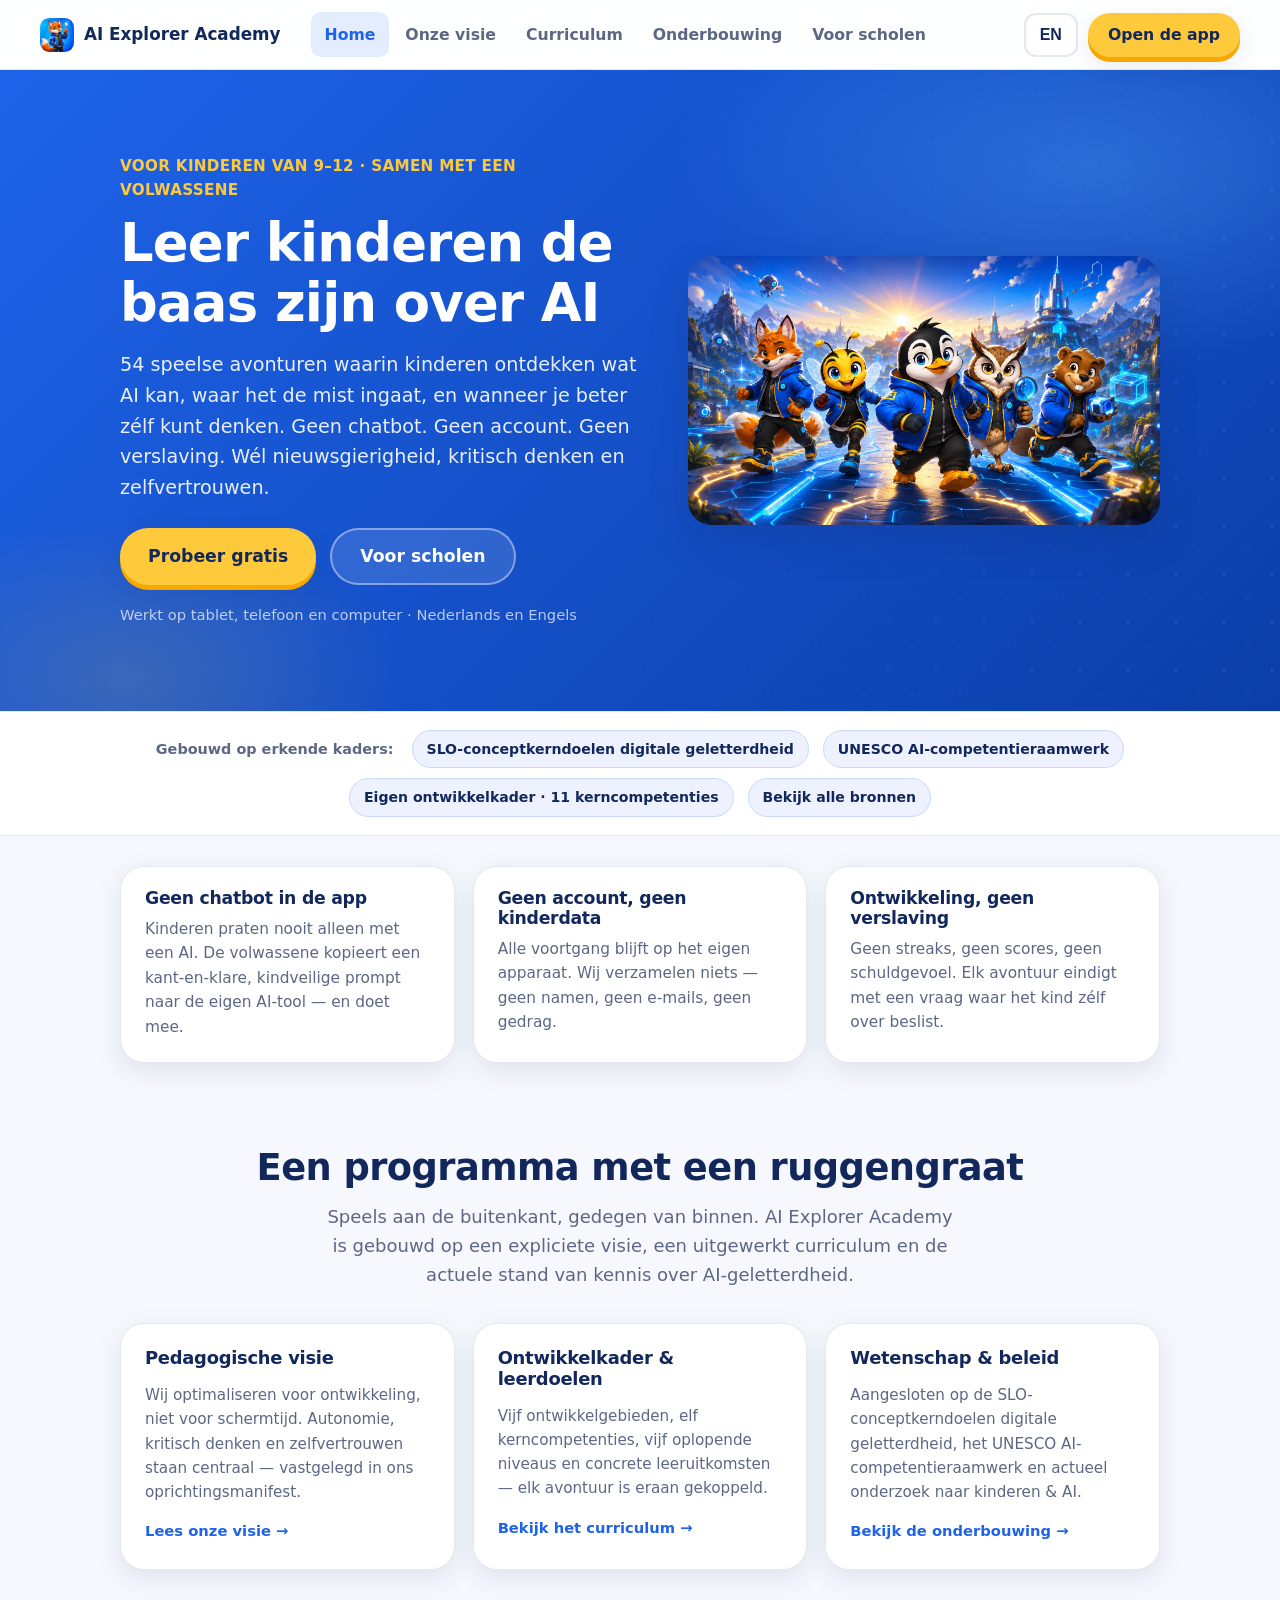
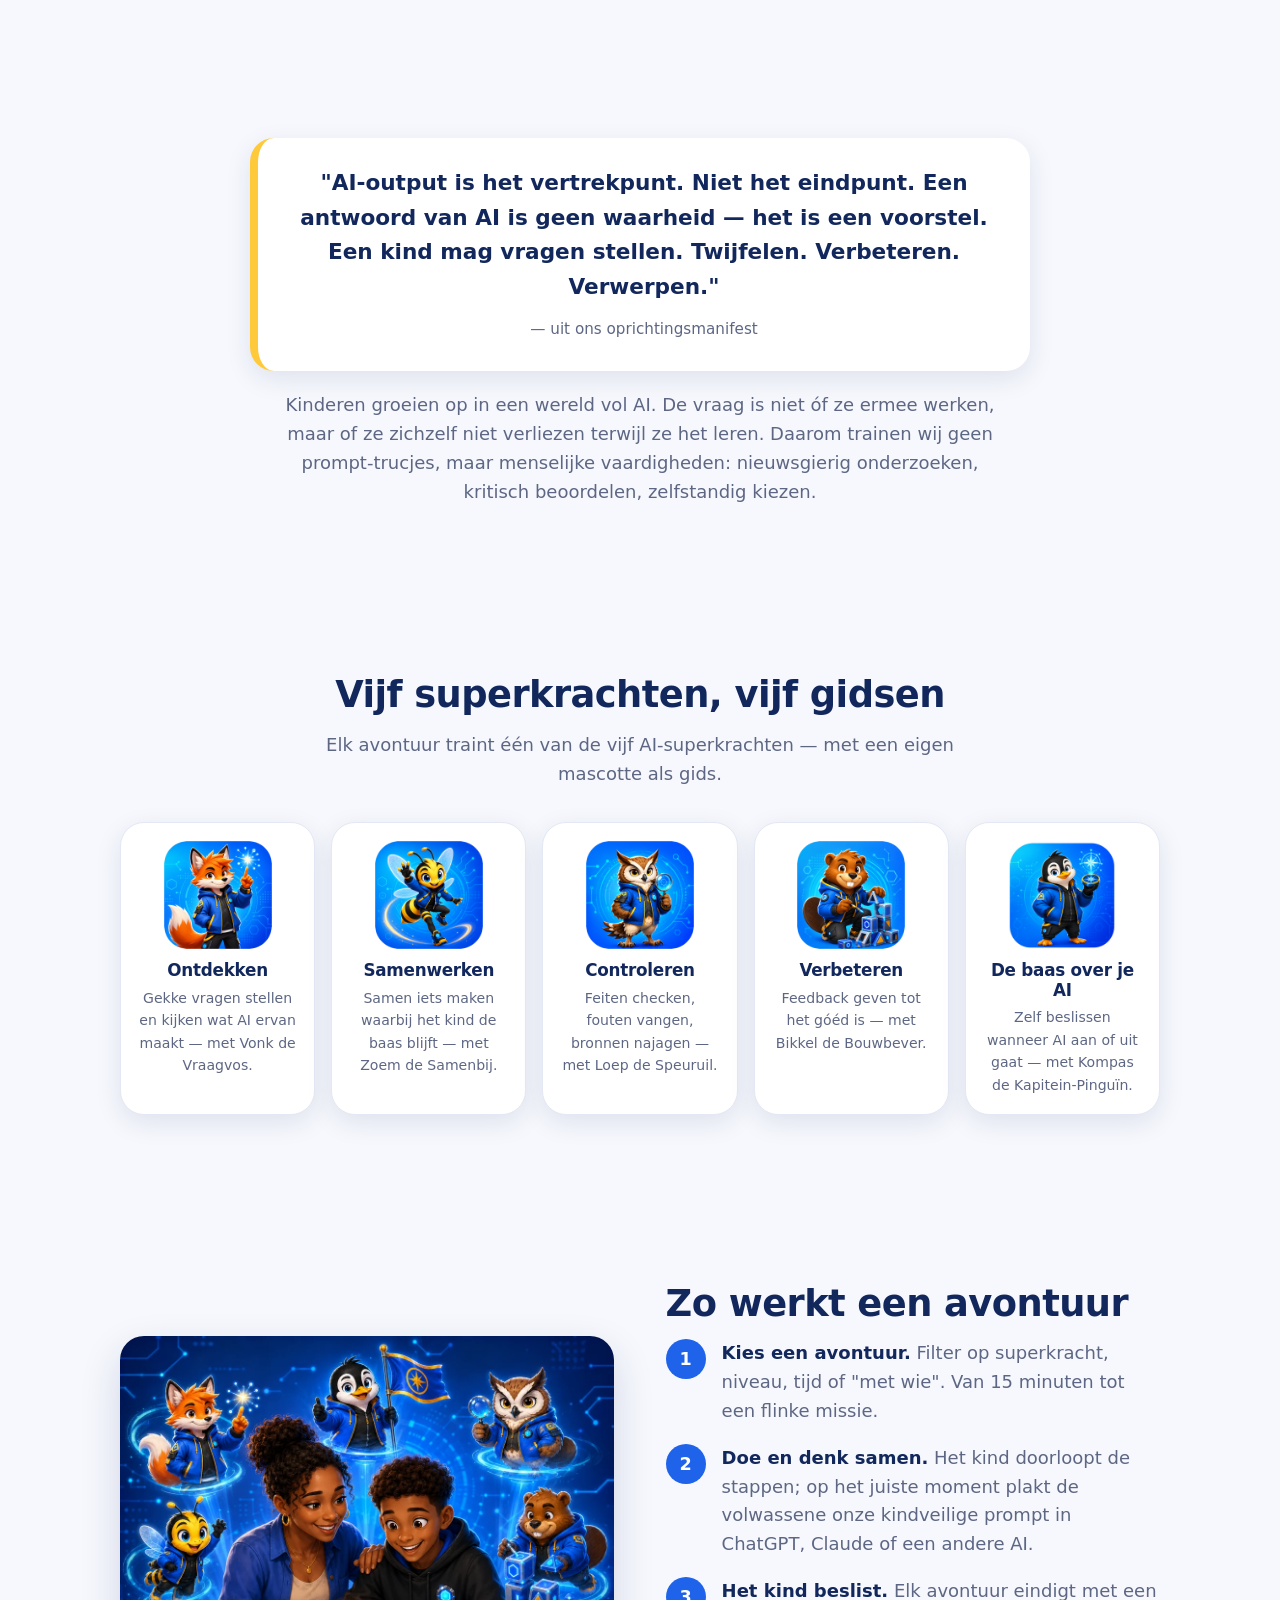
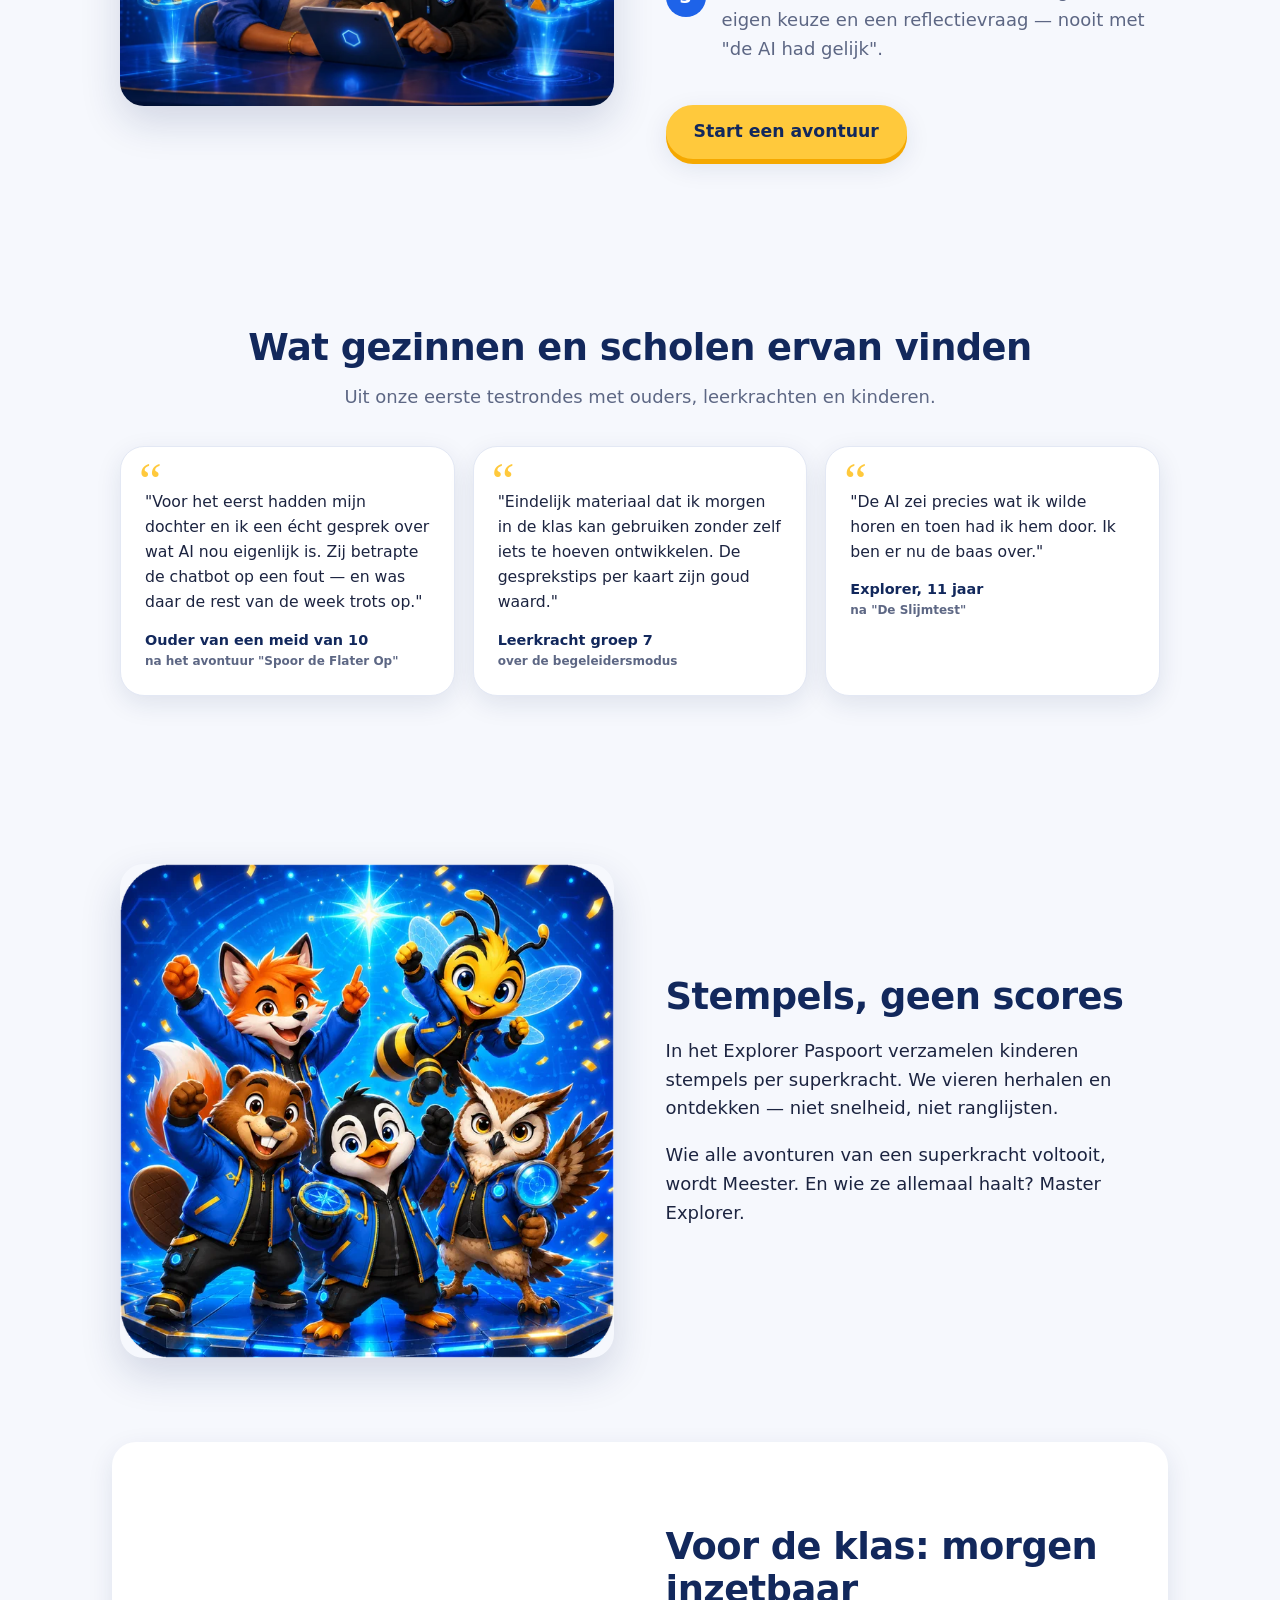
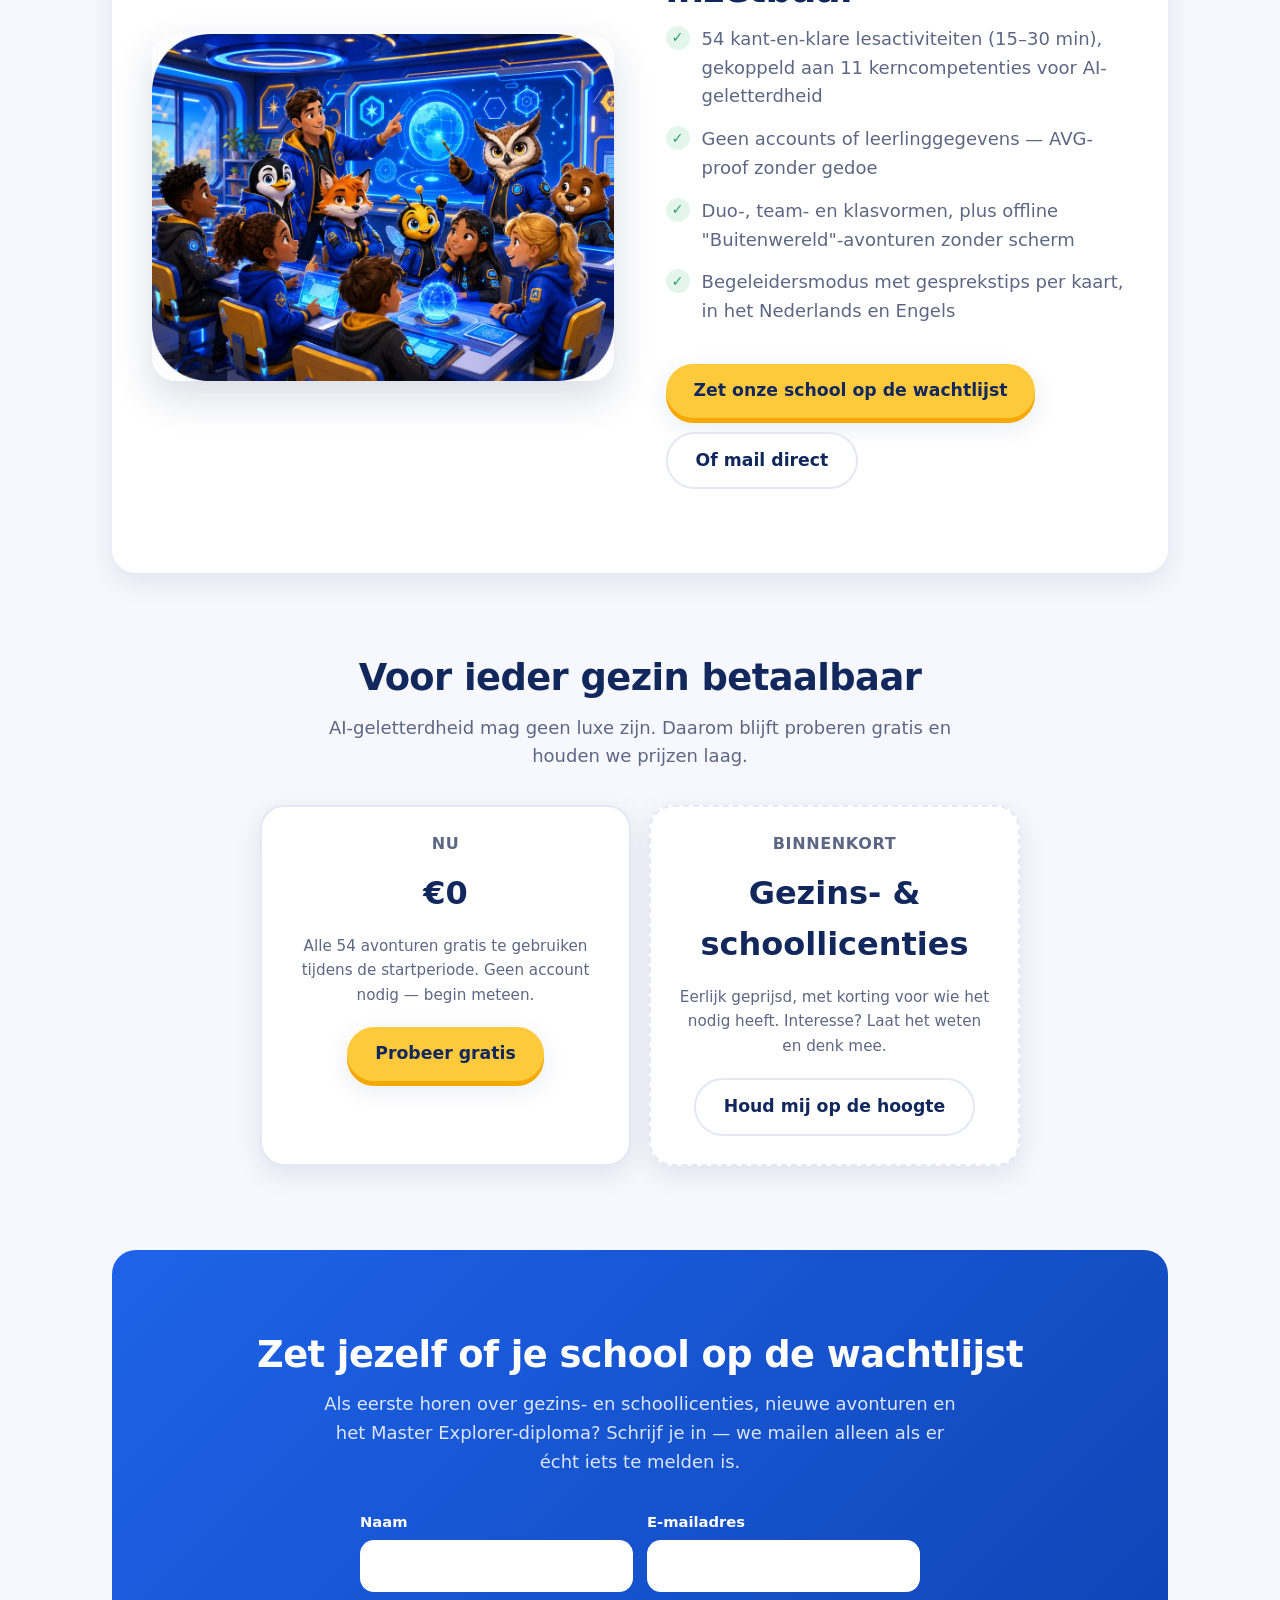
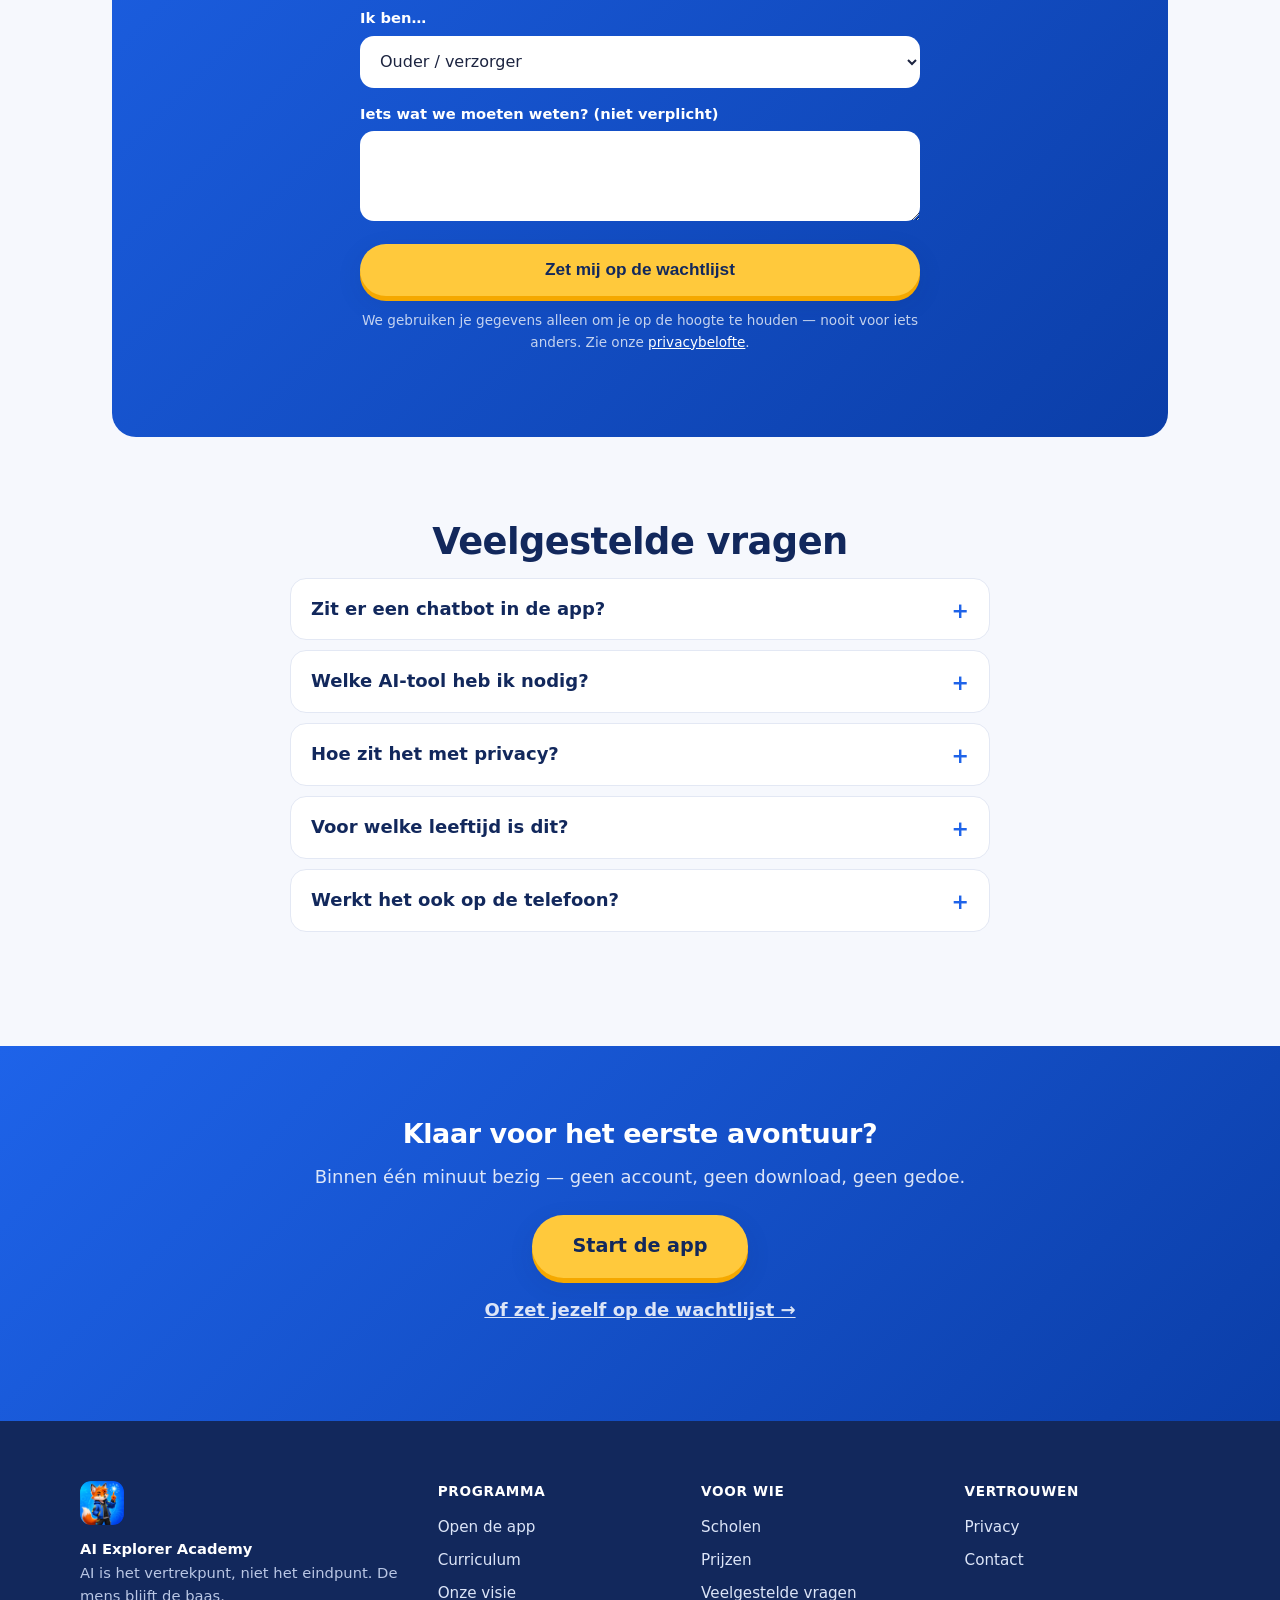
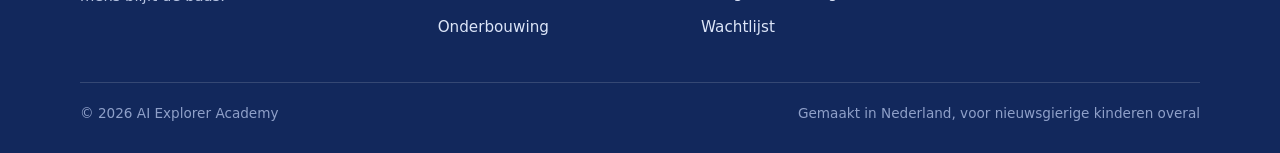
==== index.html @ 12a7f54f "v3.3: wachtlijst-formulier, testimonials, app-restyling Explorer-wereld" ====
<!DOCTYPE html>
<html lang="nl">
<head>
  <meta charset="utf-8" />
  <meta name="viewport" content="width=device-width, initial-scale=1, viewport-fit=cover" />
  <meta name="theme-color" content="#0B3EA8" />
  <title>AI Explorer Academy — AI-avonturen voor kinderen</title>
  <meta name="description" content="54 speelse AI-avonturen voor kinderen van 9–12. Geen chatbot, geen account, geen verslaving — kinderen leren nieuwsgierig, kritisch en zelfstandig samenwerken met AI. De mens blijft de baas." />
  <meta property="og:title" content="AI Explorer Academy" />
  <meta property="og:description" content="AI-avonturen voor kinderen (9–12): nieuwsgierig, kritisch en zelfstandig leren omgaan met AI. Jij bent de baas." />
  <meta property="og:type" content="website" />
  <meta property="og:image" content="https://irisfickeryounge.github.io/ai-explorer-academy/site-hero.webp" />
  <link rel="stylesheet" href="site.css?v=4" />
  <link rel="icon" href="icon-192.png" />
  <link rel="apple-touch-icon" href="apple-touch-icon.png" />
</head>
<body>

<header class="s-topbar">
  <a class="s-brand" href="#top">
    <img src="icon-192.png" alt="" class="s-logo">
    <span>AI Explorer Academy</span>
  </a>
  <nav class="s-menu" id="menu">
    <a href="index.html" class="active" data-i18n="navHome">Home</a>
    <a href="visie.html" data-i18n="navVisie">Onze visie</a>
    <a href="curriculum.html" data-i18n="navCurriculum">Curriculum</a>
    <a href="onderbouwing.html" data-i18n="navOnderbouwing">Onderbouwing</a>
    <a href="#scholen" data-i18n="navScholen">Voor scholen</a>
  </nav>
  <nav class="s-nav">
    <button class="s-menu-toggle" id="menuBtn" aria-label="Menu"><span></span></button>
    <button class="s-lang" id="langBtn" aria-label="Switch language">EN</button>
    <a class="s-cta small" href="app.html" data-i18n="openApp">Open de app</a>
  </nav>
</header>

<main id="top">

  <!-- HERO -->
  <section class="s-hero">
    <div class="s-hero-grid">
      <div class="s-hero-text">
        <p class="s-kicker" data-i18n="kicker">Voor kinderen van 9–12 · samen met een volwassene</p>
        <h1 data-i18n="heroTitle">Leer kinderen de baas zijn over AI</h1>
        <p class="s-sub" data-i18n="heroSub">54 speelse avonturen waarin kinderen ontdekken wat AI kan, waar het de mist ingaat, en wanneer je beter zélf kunt denken. Geen chatbot. Geen account. Geen verslaving. Wél nieuwsgierigheid, kritisch denken en zelfvertrouwen.</p>
        <div class="s-hero-actions">
          <a class="s-cta" href="app.html" data-i18n="tryFree">Probeer gratis</a>
          <a class="s-cta ghost" href="#scholen" data-i18n="forSchools">Voor scholen</a>
        </div>
        <p class="s-trust" data-i18n="trust">Werkt op tablet, telefoon en computer · Nederlands en Engels</p>
      </div>
      <img class="s-hero-img" src="site-hero.webp" alt="De vijf Explorer-mascottes op avontuur" />
    </div>
  </section>

  <!-- VERTROUWENSSTRIP -->
  <div class="s-trustbar">
    <div class="s-trustbar-inner" id="trustbar">
      <span class="s-trustbar-label" data-i18n="trustLabel">Gebouwd op erkende kaders:</span>
      <a class="s-trustchip" href="onderbouwing.html" data-i18n="trust1">SLO-conceptkerndoelen digitale geletterdheid</a>
      <a class="s-trustchip" href="onderbouwing.html" data-i18n="trust2">UNESCO AI-competentieraamwerk</a>
      <a class="s-trustchip" href="onderbouwing.html" data-i18n="trust3">Eigen ontwikkelkader · 11 kerncompetenties</a>
      <a class="s-trustchip" href="onderbouwing.html" data-i18n="trust4">Bekijk alle bronnen</a>
    </div>
  </div>

  <!-- USP-STRIP -->
  <section class="s-usps">
    <div class="s-usp">
      <h3 data-i18n="usp1t">Geen chatbot in de app</h3>
      <p data-i18n="usp1">Kinderen praten nooit alleen met een AI. De volwassene kopieert een kant-en-klare, kindveilige prompt naar de eigen AI-tool — en doet mee.</p>
    </div>
    <div class="s-usp">
      <h3 data-i18n="usp2t">Geen account, geen kinderdata</h3>
      <p data-i18n="usp2">Alle voortgang blijft op het eigen apparaat. Wij verzamelen niets — geen namen, geen e-mails, geen gedrag.</p>
    </div>
    <div class="s-usp">
      <h3 data-i18n="usp3t">Ontwikkeling, geen verslaving</h3>
      <p data-i18n="usp3">Geen streaks, geen scores, geen schuldgevoel. Elk avontuur eindigt met een vraag waar het kind zélf over beslist.</p>
    </div>
  </section>

  <!-- PEDAGOGISCHE PIJLERS -->
  <section class="s-block">
    <h2 data-i18n="pijlersTitle">Een programma met een ruggengraat</h2>
    <p class="s-block-sub" data-i18n="pijlersSub">Speels aan de buitenkant, gedegen van binnen. AI Explorer Academy is gebouwd op een expliciete visie, een uitgewerkt curriculum en de actuele stand van kennis over AI-geletterdheid.</p>
    <div class="s-pijlers">
      <div class="s-pijler">
        <h3 data-i18n="pijler1t">Pedagogische visie</h3>
        <p data-i18n="pijler1">Wij optimaliseren voor ontwikkeling, niet voor schermtijd. Autonomie, kritisch denken en zelfvertrouwen staan centraal — vastgelegd in ons oprichtingsmanifest.</p>
        <a href="visie.html" data-i18n="pijler1a">Lees onze visie →</a>
      </div>
      <div class="s-pijler">
        <h3 data-i18n="pijler2t">Ontwikkelkader &amp; leerdoelen</h3>
        <p data-i18n="pijler2">Vijf ontwikkelgebieden, elf kerncompetenties, vijf oplopende niveaus en concrete leeruitkomsten — elk avontuur is eraan gekoppeld.</p>
        <a href="curriculum.html" data-i18n="pijler2a">Bekijk het curriculum →</a>
      </div>
      <div class="s-pijler">
        <h3 data-i18n="pijler3t">Wetenschap &amp; beleid</h3>
        <p data-i18n="pijler3">Aangesloten op de SLO-conceptkerndoelen digitale geletterdheid, het UNESCO AI-competentieraamwerk en actueel onderzoek naar kinderen &amp; AI.</p>
        <a href="onderbouwing.html" data-i18n="pijler3a">Bekijk de onderbouwing →</a>
      </div>
    </div>
  </section>

  <!-- FILOSOFIE -->
  <section class="s-block s-philosophy">
    <blockquote>
      <p data-i18n="quote">"AI-output is het vertrekpunt. Niet het eindpunt. Een antwoord van AI is geen waarheid — het is een voorstel. Een kind mag vragen stellen. Twijfelen. Verbeteren. Verwerpen."</p>
      <cite data-i18n="quoteSrc">— uit ons oprichtingsmanifest</cite>
    </blockquote>
    <p class="s-philo-sub" data-i18n="philoSub">Kinderen groeien op in een wereld vol AI. De vraag is niet óf ze ermee werken, maar of ze zichzelf niet verliezen terwijl ze het leren. Daarom trainen wij geen prompt-trucjes, maar menselijke vaardigheden: nieuwsgierig onderzoeken, kritisch beoordelen, zelfstandig kiezen.</p>
  </section>

  <!-- DE 5 SUPERKRACHTEN -->
  <section class="s-block">
    <h2 data-i18n="powersTitle">Vijf superkrachten, vijf gidsen</h2>
    <p class="s-block-sub" data-i18n="powersSub">Elk avontuur traint één van de vijf AI-superkrachten — met een eigen mascotte als gids.</p>
    <div class="s-powers">
      <div class="s-power"><img src="mascot-ontdekken.png" alt="Vonk de Vraagvos"><h4 data-i18n="p1t">Ontdekken</h4><p data-i18n="p1">Gekke vragen stellen en kijken wat AI ervan maakt — met Vonk de Vraagvos.</p></div>
      <div class="s-power"><img src="mascot-samenwerken.png" alt="Zoem de Samenbij"><h4 data-i18n="p2t">Samenwerken</h4><p data-i18n="p2">Samen iets maken waarbij het kind de baas blijft — met Zoem de Samenbij.</p></div>
      <div class="s-power"><img src="mascot-controleren.png" alt="Loep de Speuruil"><h4 data-i18n="p3t">Controleren</h4><p data-i18n="p3">Feiten checken, fouten vangen, bronnen najagen — met Loep de Speuruil.</p></div>
      <div class="s-power"><img src="mascot-verbeteren.png" alt="Bikkel de Bouwbever"><h4 data-i18n="p4t">Verbeteren</h4><p data-i18n="p4">Feedback geven tot het góéd is — met Bikkel de Bouwbever.</p></div>
      <div class="s-power"><img src="mascot-regie-voeren.png" alt="Kompas de Kapitein-Pinguïn"><h4 data-i18n="p5t">De baas over je AI</h4><p data-i18n="p5">Zelf beslissen wanneer AI aan of uit gaat — met Kompas de Kapitein-Pinguïn.</p></div>
    </div>
  </section>

  <!-- HOE WERKT HET -->
  <section class="s-block s-how">
    <div class="s-how-grid">
      <img class="s-how-img" src="site-ouder-kind.webp" alt="Ouder en kind doen samen een avontuur op de tablet" />
      <div>
        <h2 data-i18n="howTitle">Zo werkt een avontuur</h2>
        <ol class="s-steps">
          <li><strong data-i18n="how1t">Kies een avontuur.</strong> <span data-i18n="how1">Filter op superkracht, niveau, tijd of "met wie". Van 15 minuten tot een flinke missie.</span></li>
          <li><strong data-i18n="how2t">Doe en denk samen.</strong> <span data-i18n="how2">Het kind doorloopt de stappen; op het juiste moment plakt de volwassene onze kindveilige prompt in ChatGPT, Claude of een andere AI.</span></li>
          <li><strong data-i18n="how3t">Het kind beslist.</strong> <span data-i18n="how3">Elk avontuur eindigt met een eigen keuze en een reflectievraag — nooit met "de AI had gelijk".</span></li>
        </ol>
        <a class="s-cta" href="app.html" data-i18n="tryNow">Start een avontuur</a>
      </div>
    </div>
  </section>

  <!-- TESTIMONIALS (voorbeeldquotes — vervangen door echte zodra beschikbaar) -->
  <section class="s-block">
    <h2 data-i18n="testTitle">Wat gezinnen en scholen ervan vinden</h2>
    <p class="s-block-sub" data-i18n="testSub">Uit onze eerste testrondes met ouders, leerkrachten en kinderen.</p>
    <div class="s-testimonials">
      <div class="s-testimonial">
        <p data-i18n="test1">"Voor het eerst hadden mijn dochter en ik een écht gesprek over wat AI nou eigenlijk is. Zij betrapte de chatbot op een fout — en was daar de rest van de week trots op."</p>
        <cite data-i18n="test1n">Ouder van een meid van 10<small>na het avontuur "Spoor de Flater Op"</small></cite>
      </div>
      <div class="s-testimonial">
        <p data-i18n="test2">"Eindelijk materiaal dat ik morgen in de klas kan gebruiken zonder zelf iets te hoeven ontwikkelen. De gesprekstips per kaart zijn goud waard."</p>
        <cite data-i18n="test2n">Leerkracht groep 7<small>over de begeleidersmodus</small></cite>
      </div>
      <div class="s-testimonial">
        <p data-i18n="test3">"De AI zei precies wat ik wilde horen en toen had ik hem door. Ik ben er nu de baas over."</p>
        <cite data-i18n="test3n">Explorer, 11 jaar<small>na "De Slijmtest"</small></cite>
      </div>
    </div>
  </section>

  <!-- PASPOORT / DIPLOMA -->
  <section class="s-block s-passport">
    <div class="s-how-grid reverse">
      <div>
        <h2 data-i18n="ppTitle">Stempels, geen scores</h2>
        <p data-i18n="pp1">In het Explorer Paspoort verzamelen kinderen stempels per superkracht. We vieren herhalen en ontdekken — niet snelheid, niet ranglijsten.</p>
        <p data-i18n="pp2">Wie alle avonturen van een superkracht voltooit, wordt Meester. En wie ze allemaal haalt? Master Explorer.</p>
      </div>
      <img class="s-how-img" src="art-viering.webp" alt="De mascottes vieren feest" />
    </div>
  </section>

  <!-- VOOR SCHOLEN -->
  <section class="s-block s-schools" id="scholen">
    <div class="s-how-grid">
      <img class="s-how-img" src="site-klas.webp" alt="Klas werkt met AI Explorer Academy" />
      <div>
        <h2 data-i18n="schoolTitle">Voor de klas: morgen inzetbaar</h2>
        <ul class="s-checks">
          <li data-i18n="school1">54 kant-en-klare lesactiviteiten (15–30 min), gekoppeld aan 11 kerncompetenties voor AI-geletterdheid</li>
          <li data-i18n="school2">Geen accounts of leerlinggegevens — AVG-proof zonder gedoe</li>
          <li data-i18n="school3">Duo-, team- en klasvormen, plus offline "Buitenwereld"-avonturen zonder scherm</li>
          <li data-i18n="school4">Begeleidersmodus met gesprekstips per kaart, in het Nederlands en Engels</li>
        </ul>
        <div class="s-hero-actions">
          <a class="s-cta" href="#wachtlijst" data-i18n="schoolCta">Zet onze school op de wachtlijst</a>
          <a class="s-cta ghost" href="mailto:irisfickeryounge@gmail.com?subject=AI%20Explorer%20Academy%20voor%20onze%20school" data-i18n="schoolCta2">Of mail direct</a>
        </div>
      </div>
    </div>
  </section>

  <!-- PRIJS -->
  <section class="s-block s-pricing" id="prijzen">
    <h2 data-i18n="priceTitle">Voor ieder gezin betaalbaar</h2>
    <p class="s-block-sub" data-i18n="priceSub">AI-geletterdheid mag geen luxe zijn. Daarom blijft proberen gratis en houden we prijzen laag.</p>
    <div class="s-price-cards">
      <div class="s-price-card">
        <h3 data-i18n="priceFree">Nu</h3>
        <p class="s-price">€0</p>
        <p data-i18n="priceFreeSub">Alle 54 avonturen gratis te gebruiken tijdens de startperiode. Geen account nodig — begin meteen.</p>
        <a class="s-cta" href="app.html" data-i18n="tryFree2">Probeer gratis</a>
      </div>
      <div class="s-price-card soon">
        <h3 data-i18n="priceSoon">Binnenkort</h3>
        <p class="s-price" data-i18n="priceSoonAmount">Gezins- &amp; schoollicenties</p>
        <p data-i18n="priceSoonSub">Eerlijk geprijsd, met korting voor wie het nodig heeft. Interesse? Laat het weten en denk mee.</p>
        <a class="s-cta ghost" href="#wachtlijst" data-i18n="priceCta">Houd mij op de hoogte</a>
      </div>
    </div>
  </section>

  <!-- WACHTLIJST -->
  <section class="s-block s-wachtlijst" id="wachtlijst">
    <h2 data-i18n="wlTitle">Zet jezelf of je school op de wachtlijst</h2>
    <p class="s-block-sub" data-i18n="wlSub">Als eerste horen over gezins- en schoollicenties, nieuwe avonturen en het Master Explorer-diploma? Schrijf je in — we mailen alleen als er écht iets te melden is.</p>
    <form class="s-form" action="https://formsubmit.co/irisfickeryounge@gmail.com" method="POST">
      <input type="hidden" name="_subject" value="Wachtlijst AI Explorer Academy">
      <input type="hidden" name="_captcha" value="false">
      <input type="hidden" name="_template" value="table">
      <input type="hidden" name="_next" value="https://irisfickeryounge.github.io/ai-explorer-academy/bedankt.html">
      <input type="text" name="_honey" style="display:none">
      <div class="s-form-row">
        <div>
          <label for="wlNaam" data-i18n="wlNaam">Naam</label>
          <input id="wlNaam" name="naam" type="text" required autocomplete="name">
        </div>
        <div>
          <label for="wlMail" data-i18n="wlMail">E-mailadres</label>
          <input id="wlMail" name="email" type="email" required autocomplete="email">
        </div>
      </div>
      <div>
        <label for="wlRol" data-i18n="wlRol">Ik ben…</label>
        <select id="wlRol" name="rol">
          <option value="ouder" data-i18n="wlRol1">Ouder / verzorger</option>
          <option value="leerkracht" data-i18n="wlRol2">Leerkracht</option>
          <option value="schoolleider" data-i18n="wlRol3">Schoolleider / bestuur</option>
          <option value="anders" data-i18n="wlRol4">Anders nieuwsgierig</option>
        </select>
      </div>
      <div>
        <label for="wlBericht" data-i18n="wlBericht">Iets wat we moeten weten? (niet verplicht)</label>
        <textarea id="wlBericht" name="bericht"></textarea>
      </div>
      <button class="s-cta" type="submit" data-i18n="wlVerstuur">Zet mij op de wachtlijst</button>
      <p class="s-form-privacy" data-i18n="wlPrivacy">We gebruiken je gegevens alleen om je op de hoogte te houden — nooit voor iets anders. Zie onze <a href="privacy.html">privacybelofte</a>.</p>
    </form>
  </section>

  <!-- FAQ -->
  <section class="s-block s-faq" id="faq">
    <h2 data-i18n="faqTitle">Veelgestelde vragen</h2>
    <details><summary data-i18n="faq1q">Zit er een chatbot in de app?</summary><p data-i18n="faq1a">Nee, bewust niet. Kinderen chatten nooit alleen met een AI. Bij elk avontuur staat een kant-en-klare, kindveilige prompt die de volwassene kopieert naar de eigen AI-tool (zoals ChatGPT of Claude). Zo blijft er altijd een volwassene bij het gesprek.</p></details>
    <details><summary data-i18n="faq2q">Welke AI-tool heb ik nodig?</summary><p data-i18n="faq2a">Elke AI-chat werkt: de gratis versie van ChatGPT, Claude, Copilot of Gemini. Sommige "Buitenwereld"-avonturen gebruiken helemaal geen AI — die spelen zich buiten het scherm af.</p></details>
    <details><summary data-i18n="faq3q">Hoe zit het met privacy?</summary><p data-i18n="faq3a">Er zijn geen accounts en wij verzamelen geen gegevens. De voortgang (stempels, favorieten) wordt alleen op het eigen apparaat bewaard. Wat er in de AI-tool gebeurt, blijft binnen het account van de volwassene.</p></details>
    <details><summary data-i18n="faq4q">Voor welke leeftijd is dit?</summary><p data-i18n="faq4a">Gemaakt voor de bovenbouw van de basisschool (9–12 jaar). Jongere kinderen kunnen prima meedoen met extra hulp; slimme twaalfplussers vinden in niveau 4 en 5 genoeg uitdaging — van slijmende AI's betrappen tot je eigen chatbot-regels kraken.</p></details>
    <details><summary data-i18n="faq5q">Werkt het ook op de telefoon?</summary><p data-i18n="faq5a">Ja — de app werkt op tablet, telefoon en computer, en is te installeren via "Zet op beginscherm". Daarna werkt hij zelfs offline.</p></details>
  </section>

  <!-- SLOT-CTA -->
  <section class="s-final">
    <h2 data-i18n="finalTitle">Klaar voor het eerste avontuur?</h2>
    <p data-i18n="finalSub">Binnen één minuut bezig — geen account, geen download, geen gedoe.</p>
    <a class="s-cta big" href="app.html" data-i18n="finalCta">Start de app</a>
    <p style="margin-top:18px;"><a href="#wachtlijst" style="color:rgba(255,255,255,.85);font-weight:700;" data-i18n="finalWl">Of zet jezelf op de wachtlijst →</a></p>
  </section>

</main>

<footer class="s-footerxl">
  <div class="s-footgrid">
    <div class="s-footbrand">
      <img src="icon-192.png" alt="">
      <p><strong style="color:#fff">AI Explorer Academy</strong><br>
      <span data-i18n="footTag">AI is het vertrekpunt, niet het eindpunt. De mens blijft de baas.</span></p>
    </div>
    <div class="s-footcol">
      <h5 data-i18n="footProg">Programma</h5>
      <ul>
        <li><a href="app.html" data-i18n="openApp2">Open de app</a></li>
        <li><a href="curriculum.html" data-i18n="navCurriculum2">Curriculum</a></li>
        <li><a href="visie.html" data-i18n="navVisie2">Onze visie</a></li>
        <li><a href="onderbouwing.html" data-i18n="navOnderbouwing2">Onderbouwing</a></li>
      </ul>
    </div>
    <div class="s-footcol">
      <h5 data-i18n="footWie">Voor wie</h5>
      <ul>
        <li><a href="#scholen" data-i18n="footScholen">Scholen</a></li>
        <li><a href="#prijzen" data-i18n="footPrijzen">Prijzen</a></li>
        <li><a href="#faq" data-i18n="footFaq">Veelgestelde vragen</a></li>
        <li><a href="#wachtlijst" data-i18n="footWachtlijst">Wachtlijst</a></li>
      </ul>
    </div>
    <div class="s-footcol">
      <h5 data-i18n="footVertrouwen">Vertrouwen</h5>
      <ul>
        <li><a href="privacy.html" data-i18n="footPrivacy">Privacy</a></li>
        <li><a href="mailto:irisfickeryounge@gmail.com" data-i18n="contact">Contact</a></li>
      </ul>
    </div>
  </div>
  <div class="s-footbottom">
    <span>© 2026 AI Explorer Academy</span>
    <span data-i18n="footMade">Gemaakt in Nederland, voor nieuwsgierige kinderen overal</span>
  </div>
</footer>

<script src="site.js?v=4"></script>
</body>
</html>
---- site.css ----
/* ============================================================
   AI Explorer Academy — verkoopwebsite
   Zelfde merk als de app: Explorer-blauw + energie-geel.
   ============================================================ */

:root {
  --blue: #1E63E9;
  --blue-deep: #0B3EA8;
  --blue-ink: #12285C;
  --yellow: #FFC93C;
  --yellow-deep: #F5A800;
  --bg: #F6F8FD;
  --surface: #FFFFFF;
  --ink: #1C2440;
  --ink-soft: #5D6784;
  --line: #E3E8F4;
  --radius: 24px;
  --shadow: 0 8px 26px rgba(18, 40, 92, 0.10);
  --shadow-lift: 0 16px 40px rgba(18, 40, 92, 0.16);
  --font: system-ui, -apple-system, "Segoe UI", Roboto, "Helvetica Neue", Arial, sans-serif;
}

* { box-sizing: border-box; }
html { scroll-behavior: smooth; }
body {
  margin: 0; font-family: var(--font); color: var(--ink); background: var(--bg);
  font-size: 18px; line-height: 1.6; -webkit-font-smoothing: antialiased;
}
img { max-width: 100%; display: block; }
h1, h2, h3, h4 { line-height: 1.15; letter-spacing: -0.015em; color: var(--blue-ink); margin: 0 0 14px; }
a:focus-visible, button:focus-visible, summary:focus-visible { outline: 4px solid var(--blue-deep); outline-offset: 3px; border-radius: 8px; }

/* ---------- Topbar ---------- */
.s-topbar {
  position: sticky; top: 0; z-index: 50;
  display: flex; align-items: center; justify-content: space-between; gap: 12px;
  padding: 12px clamp(16px, 4vw, 40px);
  background: rgba(255, 255, 255, 0.88); backdrop-filter: blur(10px);
  border-bottom: 1px solid var(--line);
}
.s-brand {
  display: flex; align-items: center; gap: 10px; text-decoration: none;
  color: var(--blue-ink); font-weight: 900; font-size: 1.05rem;
}
.s-logo { width: 34px; height: 34px; border-radius: 9px; }
.s-nav { display: flex; align-items: center; gap: 10px; }
.s-lang {
  min-height: 44px; min-width: 48px; padding: 0 14px;
  background: var(--surface); border: 2px solid var(--line); border-radius: 12px;
  font-weight: 800; font-size: 1rem; color: var(--blue-ink); cursor: pointer;
}
.s-lang:hover { border-color: var(--blue); }

/* ---------- CTA-knoppen ---------- */
.s-cta {
  display: inline-flex; align-items: center; justify-content: center;
  min-height: 52px; padding: 13px 28px; border-radius: 999px;
  background: var(--yellow); color: var(--blue-ink);
  font-weight: 900; font-size: 1.08rem; text-decoration: none;
  box-shadow: 0 5px 0 var(--yellow-deep), var(--shadow);
  transition: transform .12s ease, box-shadow .12s ease;
}
.s-cta:active { transform: translateY(3px); box-shadow: 0 2px 0 var(--yellow-deep); }
.s-cta.ghost {
  background: var(--surface); color: var(--blue-ink);
  border: 2px solid var(--line); box-shadow: none;
}
.s-cta.ghost:hover { border-color: var(--blue); }
.s-cta.small { min-height: 44px; padding: 9px 20px; font-size: .98rem; }
.s-cta.big { font-size: 1.2rem; padding: 16px 40px; }

/* ---------- Hero ---------- */
.s-hero {
  background:
    radial-gradient(700px 340px at 85% 15%, rgba(90, 170, 255, 0.35), transparent 60%),
    radial-gradient(500px 300px at 10% 95%, rgba(255, 201, 60, 0.16), transparent 55%),
    linear-gradient(135deg, #1E63E9 0%, #0B3EA8 100%);
  color: #fff; overflow: hidden; position: relative;
}
.s-hero::before {
  content: ""; position: absolute; inset: 0; pointer-events: none;
  background-image:
    radial-gradient(rgba(255,255,255,0.14) 1.5px, transparent 1.6px),
    radial-gradient(rgba(255,255,255,0.08) 1.5px, transparent 1.6px);
  background-size: 48px 48px, 48px 48px;
  background-position: 0 0, 24px 24px;
  mask-image: linear-gradient(115deg, transparent 45%, #000 100%);
  -webkit-mask-image: linear-gradient(115deg, transparent 45%, #000 100%);
}
.s-hero-grid {
  max-width: 1120px; margin: 0 auto; position: relative;
  display: grid; grid-template-columns: 1.1fr 1fr; gap: clamp(20px, 4vw, 48px);
  align-items: center; padding: clamp(40px, 7vw, 84px) clamp(16px, 4vw, 40px);
}
.s-kicker {
  font-weight: 800; font-size: .95rem; letter-spacing: .02em;
  color: var(--yellow); margin: 0 0 10px; text-transform: uppercase;
}
.s-hero-text h1 { color: #fff; font-size: clamp(2rem, 4.6vw, 3.3rem); margin-bottom: 16px; }
.s-sub { color: rgba(255, 255, 255, 0.9); font-size: clamp(1.02rem, 1.9vw, 1.2rem); margin: 0 0 24px; max-width: 560px; }
.s-hero-actions { display: flex; flex-wrap: wrap; gap: 14px; }
.s-hero .s-cta.ghost { background: rgba(255, 255, 255, 0.12); color: #fff; border-color: rgba(255, 255, 255, 0.4); }
.s-trust { color: rgba(255, 255, 255, 0.7); font-size: .92rem; margin: 18px 0 0; }
.s-hero-img { border-radius: var(--radius); box-shadow: var(--shadow-lift); }

/* ---------- USP-strip ---------- */
.s-usps {
  max-width: 1120px; margin: 30px auto 0; position: relative; z-index: 2;
  display: grid; grid-template-columns: repeat(3, 1fr); gap: 18px;
  padding: 0 clamp(16px, 4vw, 40px);
}
.s-usp {
  background: var(--surface); border: 1px solid var(--line); border-radius: var(--radius);
  padding: 22px 24px; box-shadow: var(--shadow);
}
.s-usp h3 { font-size: 1.08rem; margin-bottom: 8px; }
.s-usp p { margin: 0; color: var(--ink-soft); font-size: .96rem; }

/* ---------- Blokken ---------- */
.s-block { max-width: 1120px; margin: 0 auto; padding: clamp(48px, 7vw, 84px) clamp(16px, 4vw, 40px); }
.s-block h2 { font-size: clamp(1.6rem, 3.4vw, 2.3rem); text-align: center; }
.s-block-sub { text-align: center; color: var(--ink-soft); max-width: 640px; margin: 0 auto 34px; }

/* Filosofie */
.s-philosophy { text-align: center; }
.s-philosophy blockquote {
  margin: 0 auto 20px; max-width: 780px;
  background: var(--surface); border-left: 8px solid var(--yellow);
  border-radius: var(--radius); padding: 28px 32px; box-shadow: var(--shadow);
}
.s-philosophy blockquote p { font-size: clamp(1.1rem, 2.2vw, 1.35rem); font-weight: 700; color: var(--blue-ink); margin: 0 0 10px; }
.s-philosophy cite { color: var(--ink-soft); font-style: normal; font-size: .95rem; }
.s-philo-sub { max-width: 720px; margin: 0 auto; color: var(--ink-soft); }

/* Superkrachten */
.s-powers {
  display: grid; grid-template-columns: repeat(auto-fit, minmax(190px, 1fr)); gap: 16px;
}
.s-power {
  background: var(--surface); border: 1px solid var(--line); border-radius: var(--radius);
  padding: 18px; text-align: center; box-shadow: var(--shadow);
  transition: transform .14s ease, box-shadow .14s ease;
}
.s-power:hover { transform: translateY(-5px); box-shadow: var(--shadow-lift); }
.s-power img { width: 108px; height: 108px; border-radius: 22px; margin: 0 auto 12px; }
.s-power h4 { font-size: 1.05rem; margin-bottom: 6px; }
.s-power p { margin: 0; font-size: .88rem; color: var(--ink-soft); }

/* Hoe werkt het / secties met beeld */
.s-how-grid {
  display: grid; grid-template-columns: 1fr 1fr; gap: clamp(24px, 4vw, 56px); align-items: center;
}
.s-how-grid.reverse { direction: rtl; }
.s-how-grid.reverse > * { direction: ltr; }
.s-how-grid h2 { text-align: left; }
.s-how-img { border-radius: var(--radius); box-shadow: var(--shadow-lift); }
.s-steps { padding-left: 0; list-style: none; counter-reset: stap; margin: 0 0 24px; }
.s-steps li {
  counter-increment: stap; position: relative; padding: 0 0 18px 56px;
}
.s-steps li::before {
  content: counter(stap); position: absolute; left: 0; top: 0;
  width: 40px; height: 40px; border-radius: 50%;
  background: var(--blue); color: #fff; font-weight: 900; font-size: 1.1rem;
  display: flex; align-items: center; justify-content: center;
}
.s-steps strong { color: var(--blue-ink); }
.s-steps span { color: var(--ink-soft); }

/* Scholen */
.s-schools { background: var(--surface); border-radius: var(--radius); box-shadow: var(--shadow); max-width: 1056px; }
.s-checks { list-style: none; padding: 0; margin: 0 0 24px; }
.s-checks li { position: relative; padding: 0 0 14px 36px; color: var(--ink-soft); }
.s-checks li::before {
  content: "\2713"; position: absolute; left: 0; top: 1px;
  width: 24px; height: 24px; border-radius: 50%;
  background: #E3F5EC; color: #2FA36B; font-weight: 900;
  display: flex; align-items: center; justify-content: center; font-size: .9rem;
}

/* Prijzen */
.s-price-cards { display: grid; grid-template-columns: repeat(auto-fit, minmax(280px, 1fr)); gap: 18px; max-width: 760px; margin: 0 auto; }
.s-price-card {
  background: var(--surface); border: 2px solid var(--line); border-radius: var(--radius);
  padding: 28px; text-align: center; box-shadow: var(--shadow);
}
.s-price-card.soon { border-style: dashed; }
.s-price-card h3 { font-size: 1rem; text-transform: uppercase; letter-spacing: .04em; color: var(--ink-soft); }
.s-price { font-size: 2rem; font-weight: 900; color: var(--blue-ink); margin: 6px 0 12px; }
.s-price-card p:not(.s-price) { color: var(--ink-soft); font-size: .95rem; margin-bottom: 20px; }

/* FAQ */
.s-faq { max-width: 780px; }
.s-faq details {
  background: var(--surface); border: 1px solid var(--line); border-radius: 16px;
  margin-bottom: 10px; padding: 0 20px;
}
.s-faq summary {
  cursor: pointer; font-weight: 800; color: var(--blue-ink);
  padding: 16px 0; list-style: none; min-height: 44px;
}
.s-faq summary::-webkit-details-marker { display: none; }
.s-faq summary::after { content: "+"; float: right; font-size: 1.3rem; color: var(--blue); }
.s-faq details[open] summary::after { content: "\2212"; }
.s-faq p { margin: 0 0 16px; color: var(--ink-soft); }

/* Slot-CTA */
.s-final {
  text-align: center; color: #fff;
  background: linear-gradient(135deg, #1E63E9, #0B3EA8);
  padding: clamp(48px, 7vw, 72px) 20px; margin-top: 20px;
}
.s-final h2 { color: #fff; }
.s-final p { color: rgba(255, 255, 255, 0.85); margin: 0 0 24px; }

/* Footer */
.s-footer {
  text-align: center; padding: 36px 20px 46px; color: var(--ink-soft); font-size: .95rem;
}
.s-footer .s-logo { margin: 0 auto 10px; }
.s-foot-links a { color: var(--blue); font-weight: 700; text-decoration: none; }

/* ---------- Responsief ---------- */
@media (max-width: 860px) {
  .s-hero-grid { grid-template-columns: 1fr; text-align: center; }
  .s-hero-grid > *, .s-how-grid > * { min-width: 0; }
  .s-hero-text h1 { margin-left: auto; margin-right: auto; }
  .s-sub { margin-left: auto; margin-right: auto; }
  .s-hero-actions { justify-content: center; }
  .s-hero-img { width: 100%; max-width: min(100%, 520px); justify-self: center; }
  .s-usps { grid-template-columns: 1fr; margin-top: 20px; }
  .s-how-grid { grid-template-columns: 1fr; }
  .s-how-grid h2 { text-align: center; }
  .s-how-img { width: 100%; max-width: min(100%, 560px); justify-self: center; }
}
@media (max-width: 480px) {
  body { font-size: 17px; }
  .s-cta.small span { display: none; }
}

/* ============================================================
   v2-uitbreidingen: navigatie, subpagina's, footer XL, bronnen
   ============================================================ */

/* ---------- Hoofdnavigatie ---------- */
.s-menu { display: flex; align-items: center; gap: 2px; margin-right: auto; margin-left: 18px; }
.s-menu a {
  padding: 10px 14px; border-radius: 10px; text-decoration: none;
  color: var(--ink-soft); font-weight: 700; font-size: .98rem;
}
.s-menu a:hover { color: var(--blue-ink); background: #EDF2FE; }
.s-menu a.active { color: var(--blue); background: #E4EDFD; }
.s-menu-toggle { display: none; }

@media (max-width: 900px) {
  .s-menu {
    position: fixed; inset: 62px 0 auto 0; z-index: 60;
    flex-direction: column; align-items: stretch; margin: 0;
    background: var(--surface); border-bottom: 1px solid var(--line);
    padding: 10px 16px 16px; box-shadow: var(--shadow-lift);
    display: none;
  }
  .s-menu.open { display: flex; }
  .s-menu a { padding: 14px; font-size: 1.05rem; }
  .s-menu-toggle {
    display: inline-flex; align-items: center; justify-content: center;
    width: 46px; height: 46px; border-radius: 12px;
    border: 2px solid var(--line); background: var(--surface); cursor: pointer;
  }
  .s-menu-toggle span { position: relative; width: 20px; height: 2px; background: var(--blue-ink); border-radius: 2px; }
  .s-menu-toggle span::before, .s-menu-toggle span::after {
    content: ""; position: absolute; left: 0; width: 20px; height: 2px;
    background: var(--blue-ink); border-radius: 2px;
  }
  .s-menu-toggle span::before { top: -6px; }
  .s-menu-toggle span::after { top: 6px; }
}

/* ---------- Vertrouwensstrip ---------- */
.s-trustbar { background: var(--surface); border-block: 1px solid var(--line); }
.s-trustbar-inner {
  max-width: 1120px; margin: 0 auto; padding: 18px clamp(16px, 4vw, 40px);
  display: flex; flex-wrap: wrap; align-items: center; justify-content: center; gap: 10px 14px;
}
.s-trustbar-label { font-weight: 800; color: var(--ink-soft); font-size: .9rem; margin-right: 4px; }
.s-trustchip {
  display: inline-flex; align-items: center; gap: 6px;
  background: #EDF2FE; color: var(--blue-ink); border: 1px solid #C9D9F8;
  font-weight: 700; font-size: .88rem; padding: 7px 14px; border-radius: 999px;
  text-decoration: none;
}
.s-trustchip:hover { border-color: var(--blue); }

/* ---------- Subpagina-koppen ---------- */
.s-pagehero {
  background: linear-gradient(135deg, #1E63E9, #0B3EA8);
  color: #fff; text-align: center;
  padding: clamp(40px, 6vw, 64px) 20px;
}
.s-pagehero h1 { color: #fff; font-size: clamp(1.8rem, 4vw, 2.7rem); margin: 0 0 10px; }
.s-pagehero p { color: rgba(255,255,255,.85); max-width: 660px; margin: 0 auto; }

/* ---------- Langere teksten / prose ---------- */
.s-prose { max-width: 760px; margin: 0 auto; }
.s-prose h2 { text-align: left; font-size: 1.5rem; margin-top: 40px; }
.s-prose h3 { font-size: 1.15rem; margin-top: 26px; }
.s-prose p, .s-prose li { color: var(--ink-soft); }
.s-prose strong { color: var(--ink); }
.s-prose ul { padding-left: 22px; }
.s-lead { font-size: 1.15rem; color: var(--ink); }

.s-callout {
  background: #EDF2FE; border-left: 6px solid var(--blue);
  border-radius: 14px; padding: 18px 22px; margin: 24px 0;
}
.s-callout.geel { background: #FFF7E0; border-color: var(--yellow-deep); }
.s-callout p { margin: 0; color: var(--ink); }

/* ---------- Competentie-grid & niveau-tabel ---------- */
.s-comps { display: grid; grid-template-columns: repeat(auto-fit, minmax(210px, 1fr)); gap: 12px; margin: 24px 0; }
.s-comp {
  background: var(--surface); border: 1px solid var(--line); border-radius: 14px;
  padding: 14px 16px; font-weight: 700; color: var(--blue-ink); font-size: .95rem;
}
.s-comp small { display: block; font-weight: 500; color: var(--ink-soft); margin-top: 4px; }

.s-tabel { width: 100%; border-collapse: collapse; margin: 24px 0; font-size: .95rem; }
.s-tabel th, .s-tabel td { text-align: left; padding: 12px 14px; border-bottom: 1px solid var(--line); vertical-align: top; }
.s-tabel th { color: var(--blue-ink); background: #EDF2FE; }
.s-tabel td { color: var(--ink-soft); }
.s-tabel-wrap { overflow-x: auto; }

/* ---------- Bronnenlijst ---------- */
.s-bronnen { display: grid; gap: 14px; margin: 24px 0; }
.s-bron {
  background: var(--surface); border: 1px solid var(--line); border-radius: 16px;
  padding: 18px 20px;
}
.s-bron h4 { margin: 0 0 6px; font-size: 1.02rem; }
.s-bron p { margin: 0 0 8px; color: var(--ink-soft); font-size: .93rem; }
.s-bron a { color: var(--blue); font-weight: 700; font-size: .9rem; word-break: break-all; }
.s-bron .s-bron-rel { color: var(--ink); font-size: .93rem; }
.s-bron-org { display: inline-block; font-size: .78rem; font-weight: 800; text-transform: uppercase; letter-spacing: .04em; color: var(--blue); margin-bottom: 6px; }

/* ---------- Footer XL ---------- */
.s-footerxl {
  background: var(--blue-ink); color: #B9C6E4;
  padding: clamp(40px, 6vw, 60px) clamp(16px, 4vw, 40px) 28px;
}
.s-footerxl a { color: #DCE5F8; text-decoration: none; }
.s-footerxl a:hover { color: var(--yellow); }
.s-footgrid {
  max-width: 1120px; margin: 0 auto 34px;
  display: grid; grid-template-columns: 1.4fr 1fr 1fr 1fr; gap: 28px;
}
.s-footbrand img { width: 44px; height: 44px; border-radius: 11px; margin-bottom: 12px; }
.s-footbrand p { font-size: .92rem; margin: 0; }
.s-footcol h5 {
  color: #fff; font-size: .85rem; text-transform: uppercase; letter-spacing: .05em;
  margin: 0 0 12px;
}
.s-footcol ul { list-style: none; padding: 0; margin: 0; }
.s-footcol li { margin-bottom: 9px; font-size: .95rem; }
.s-footbottom {
  max-width: 1120px; margin: 0 auto; padding-top: 20px;
  border-top: 1px solid rgba(255,255,255,.15);
  display: flex; flex-wrap: wrap; justify-content: space-between; gap: 10px;
  font-size: .85rem; color: #8FA0C9;
}
@media (max-width: 760px) { .s-footgrid { grid-template-columns: 1fr 1fr; } }
@media (max-width: 480px) { .s-footgrid { grid-template-columns: 1fr; } }

/* ---------- Pijlers op home ---------- */
.s-pijlers { display: grid; grid-template-columns: repeat(auto-fit, minmax(250px, 1fr)); gap: 18px; }
.s-pijler {
  background: var(--surface); border: 1px solid var(--line); border-radius: var(--radius);
  padding: 24px; box-shadow: var(--shadow);
}
.s-pijler h3 { font-size: 1.12rem; }
.s-pijler p { color: var(--ink-soft); font-size: .95rem; margin: 0 0 12px; }
.s-pijler a { color: var(--blue); font-weight: 800; font-size: .92rem; text-decoration: none; }

/* ============================================================
   Wachtlijst-formulier & testimonials
   ============================================================ */
.s-wachtlijst {
  background: linear-gradient(135deg, #1E63E9, #0B3EA8);
  border-radius: var(--radius); max-width: 1056px;
  color: #fff; position: relative; overflow: hidden;
}
.s-wachtlijst h2, .s-wachtlijst .s-block-sub { color: #fff; }
.s-wachtlijst .s-block-sub { color: rgba(255,255,255,.85); }
.s-form {
  max-width: 560px; margin: 0 auto; display: grid; gap: 14px;
}
.s-form label { font-weight: 700; font-size: .92rem; display: block; margin-bottom: 6px; }
.s-form input, .s-form select, .s-form textarea {
  width: 100%; min-height: 52px; border: none; border-radius: 14px;
  padding: 13px 16px; font-size: 1rem; font-family: inherit; color: var(--ink);
  background: #fff;
}
.s-form textarea { min-height: 90px; resize: vertical; }
.s-form input:focus, .s-form select:focus, .s-form textarea:focus {
  outline: 4px solid var(--yellow);
}
.s-form .s-cta { width: 100%; border: none; cursor: pointer; }
.s-form-privacy { font-size: .85rem; color: rgba(255,255,255,.75); text-align: center; margin: 0; }
.s-form-privacy a { color: #fff; }
.s-form-row { display: grid; grid-template-columns: 1fr 1fr; gap: 14px; }
@media (max-width: 560px) { .s-form-row { grid-template-columns: 1fr; } }

.s-testimonials { display: grid; grid-template-columns: repeat(auto-fit, minmax(260px, 1fr)); gap: 18px; }
.s-testimonial {
  background: var(--surface); border: 1px solid var(--line); border-radius: var(--radius);
  padding: 24px; box-shadow: var(--shadow); position: relative;
}
.s-testimonial::before {
  content: "\201C"; position: absolute; top: 8px; left: 18px;
  font-size: 3.2rem; color: var(--yellow); font-family: Georgia, serif; line-height: 1;
}
.s-testimonial p { margin: 18px 0 14px; color: var(--ink); font-size: .98rem; }
.s-testimonial cite {
  font-style: normal; font-weight: 800; color: var(--blue-ink); font-size: .9rem; display: block;
}
.s-testimonial cite small { display: block; font-weight: 600; color: var(--ink-soft); }
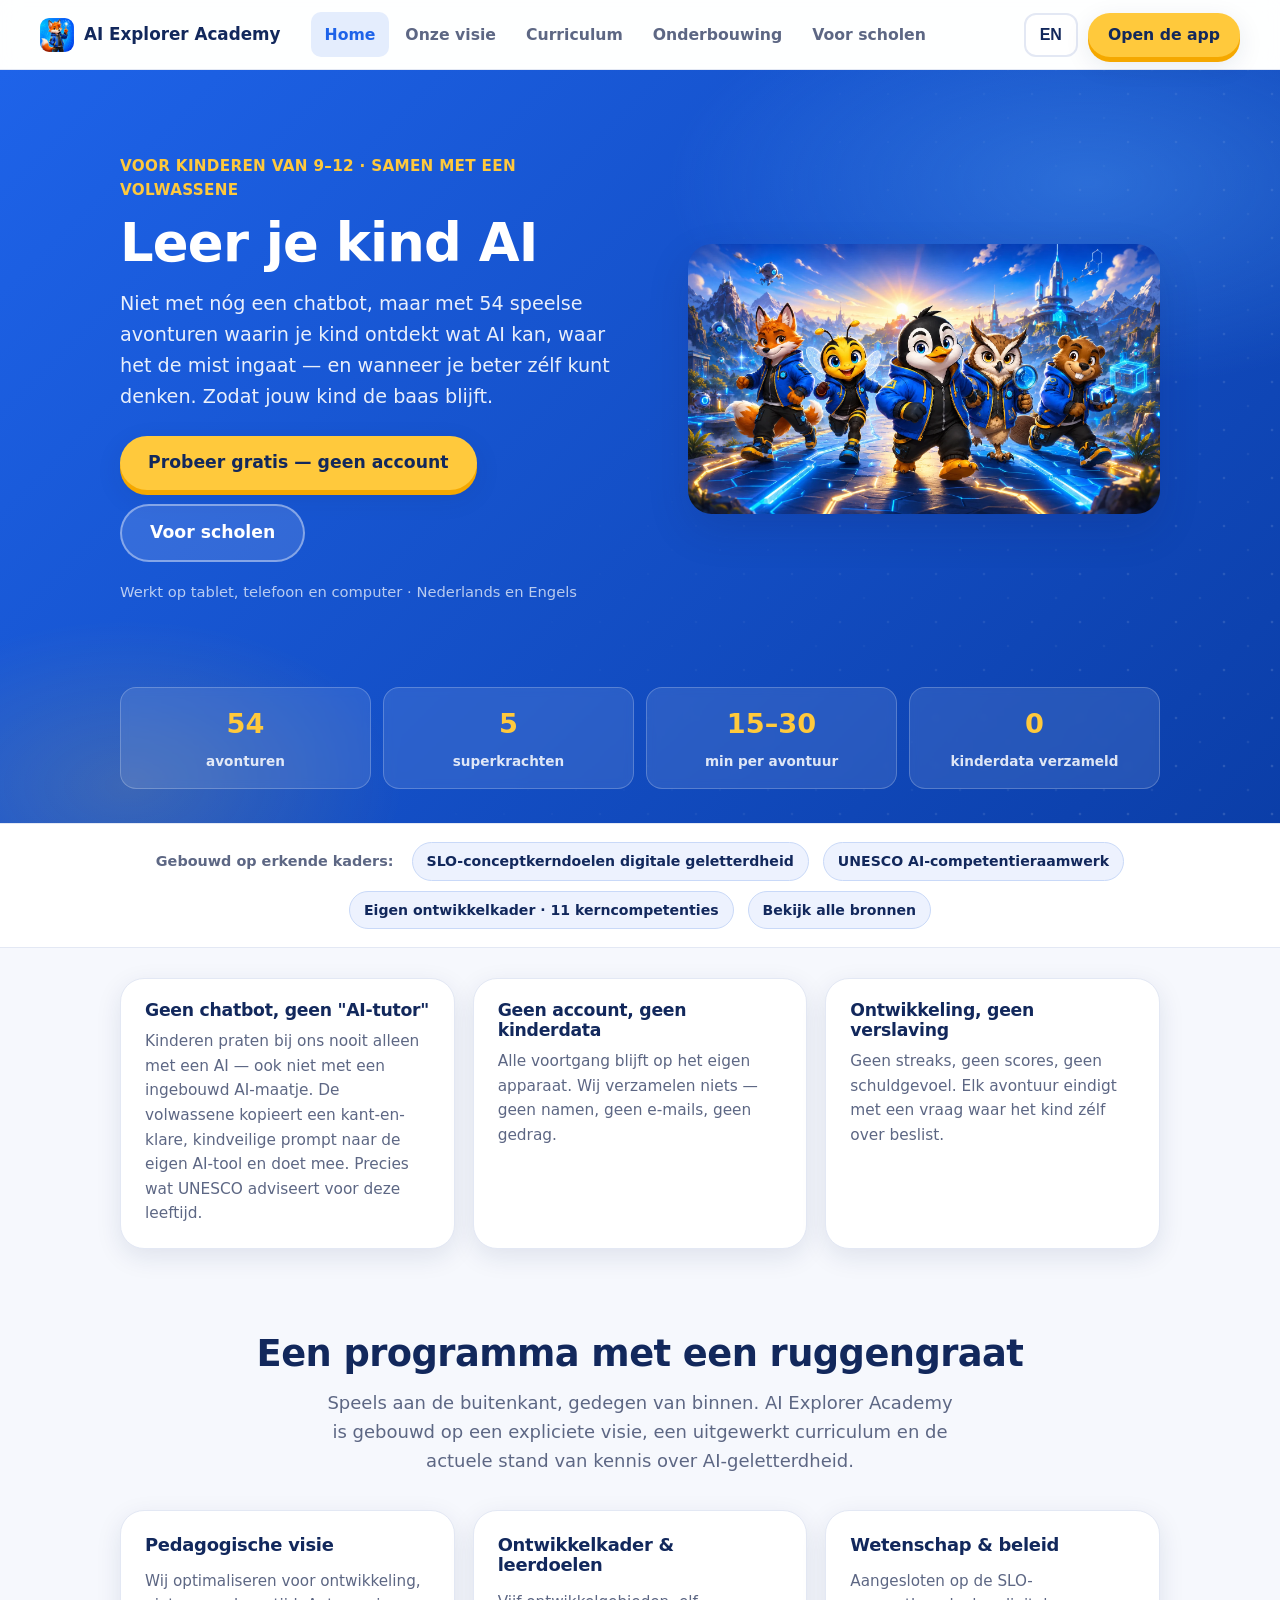
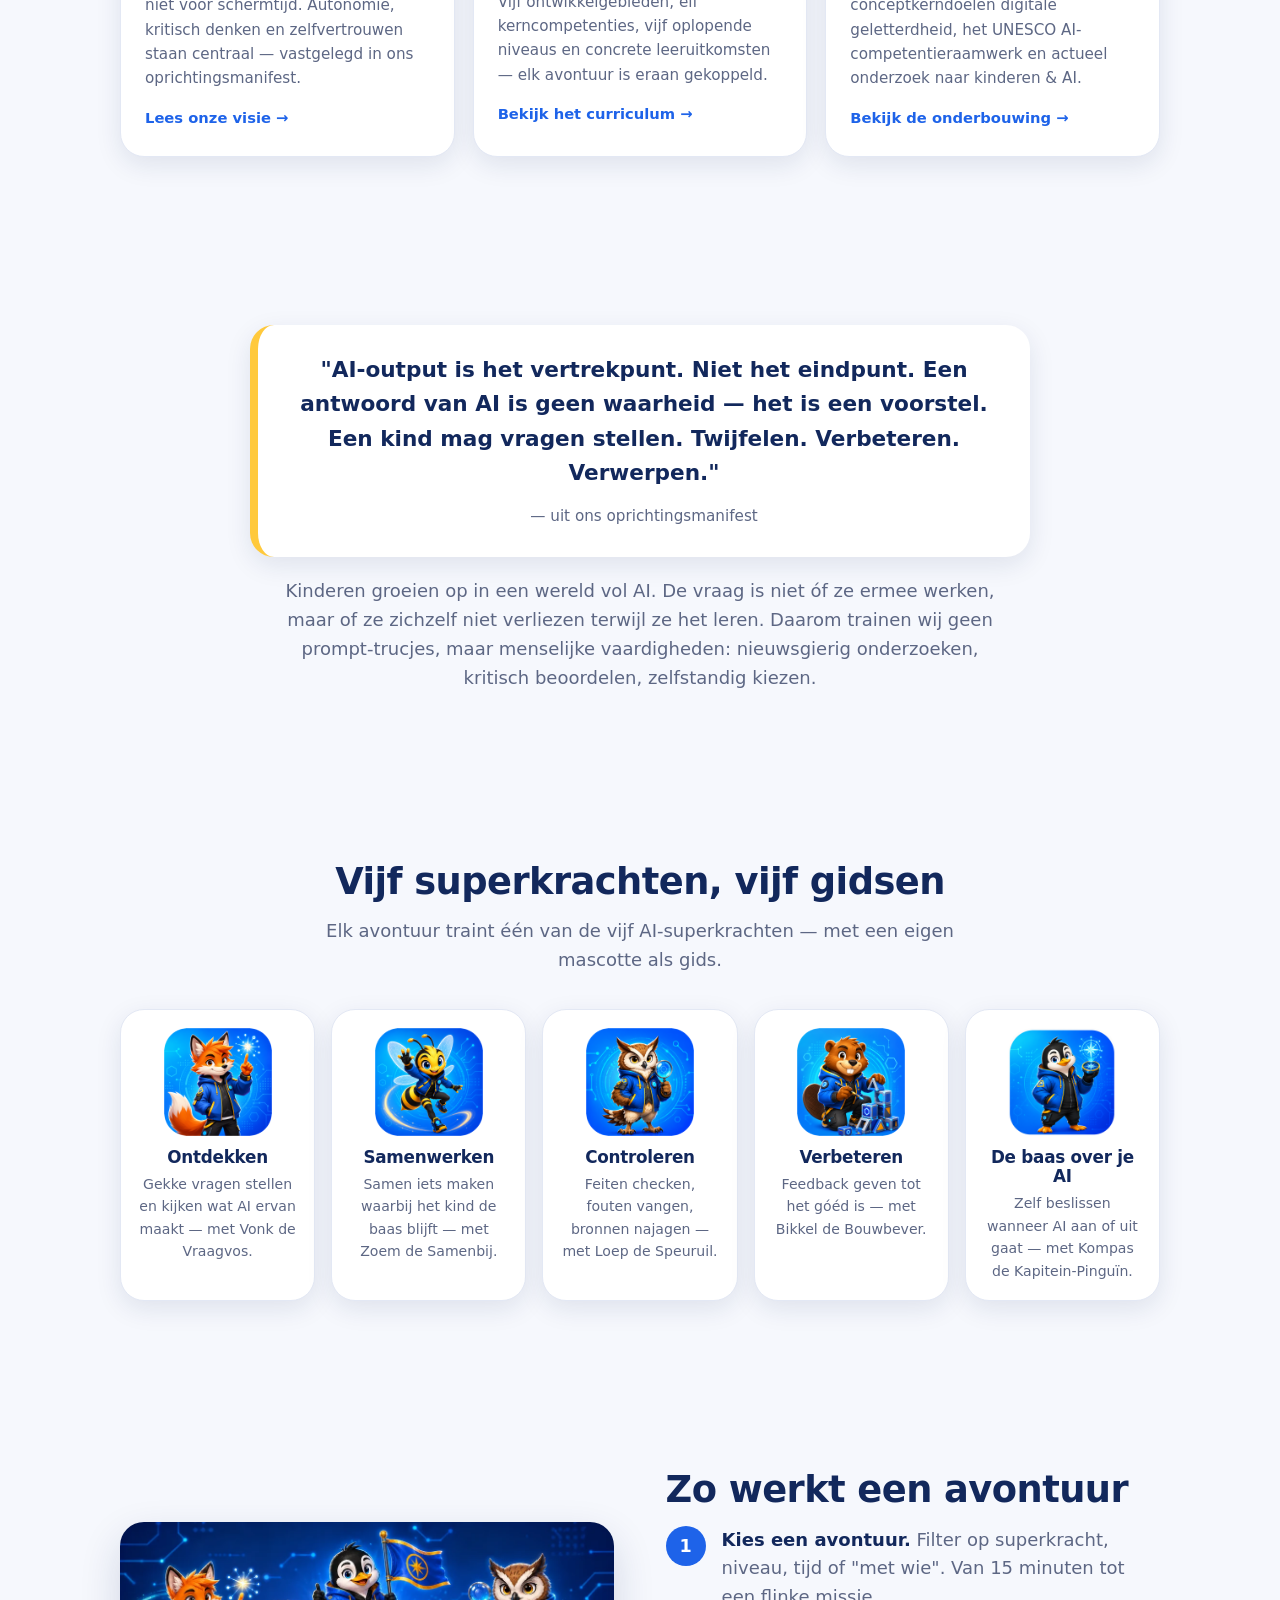
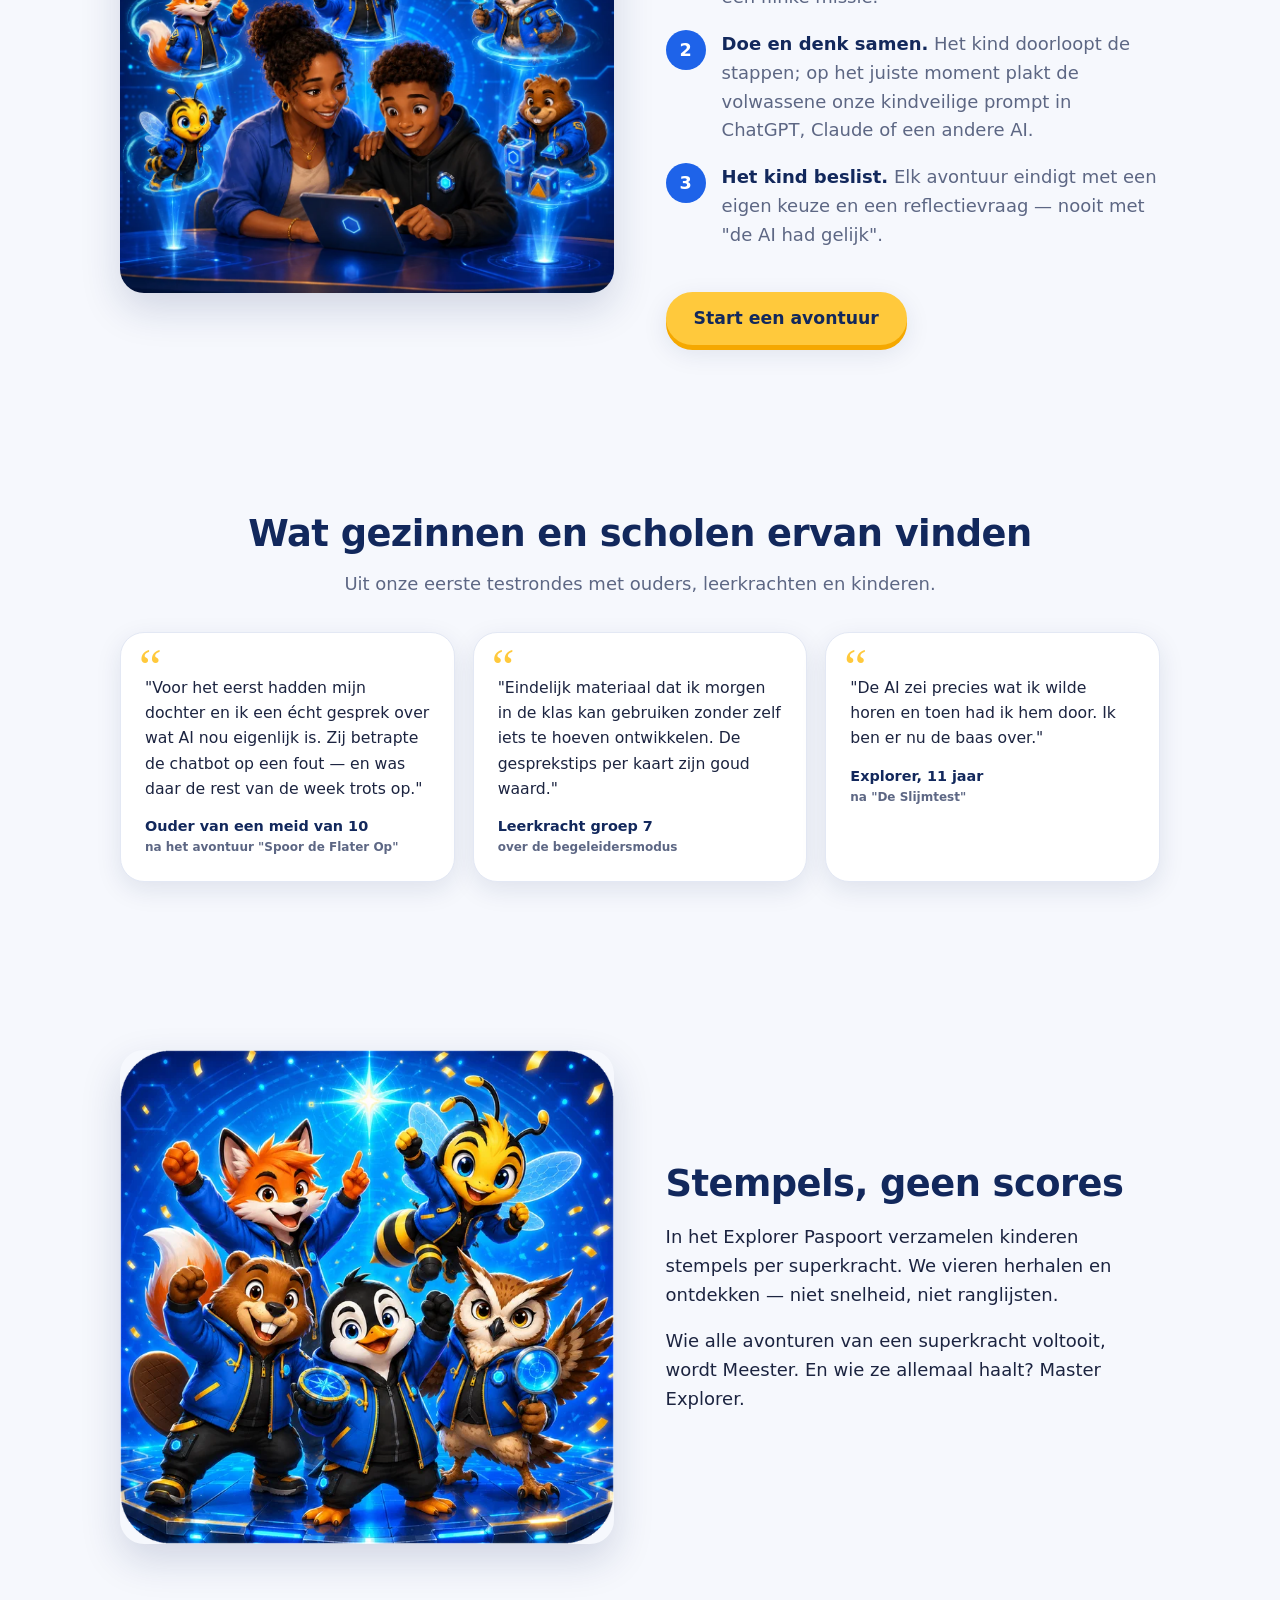
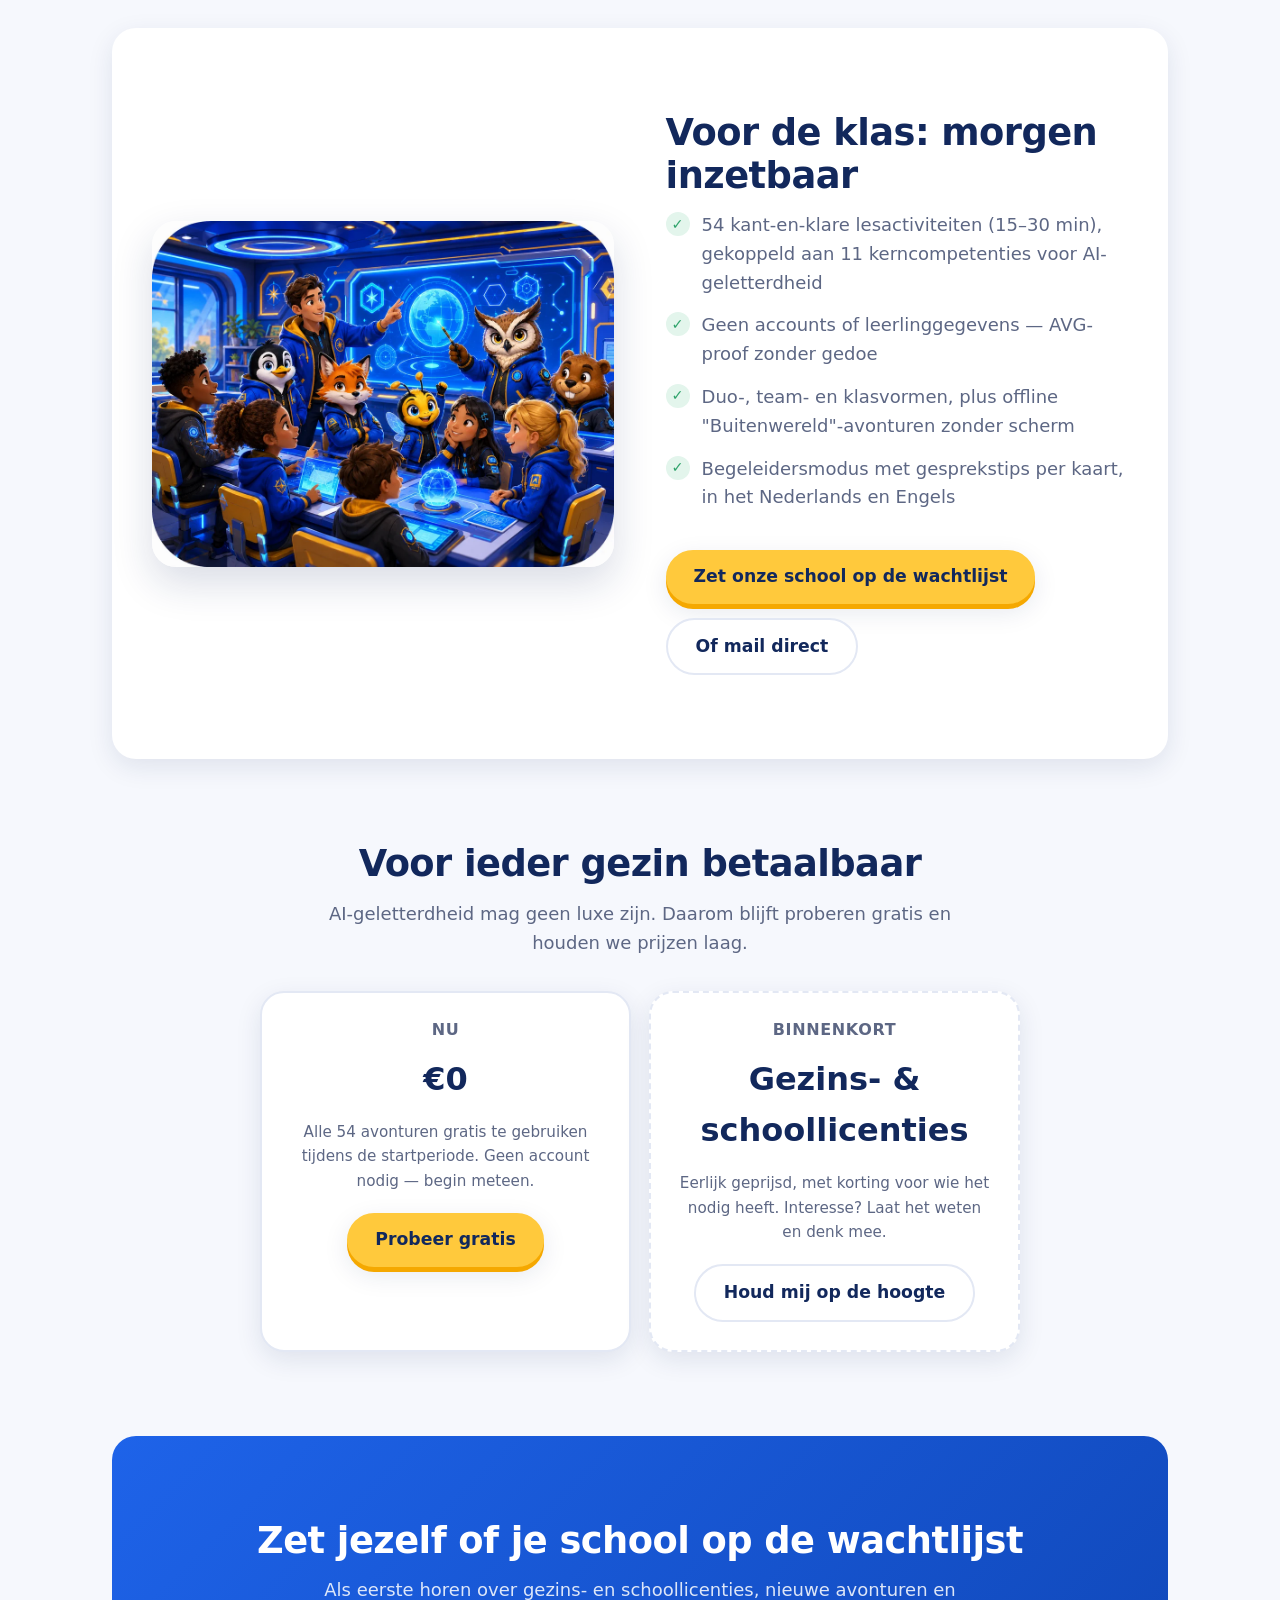
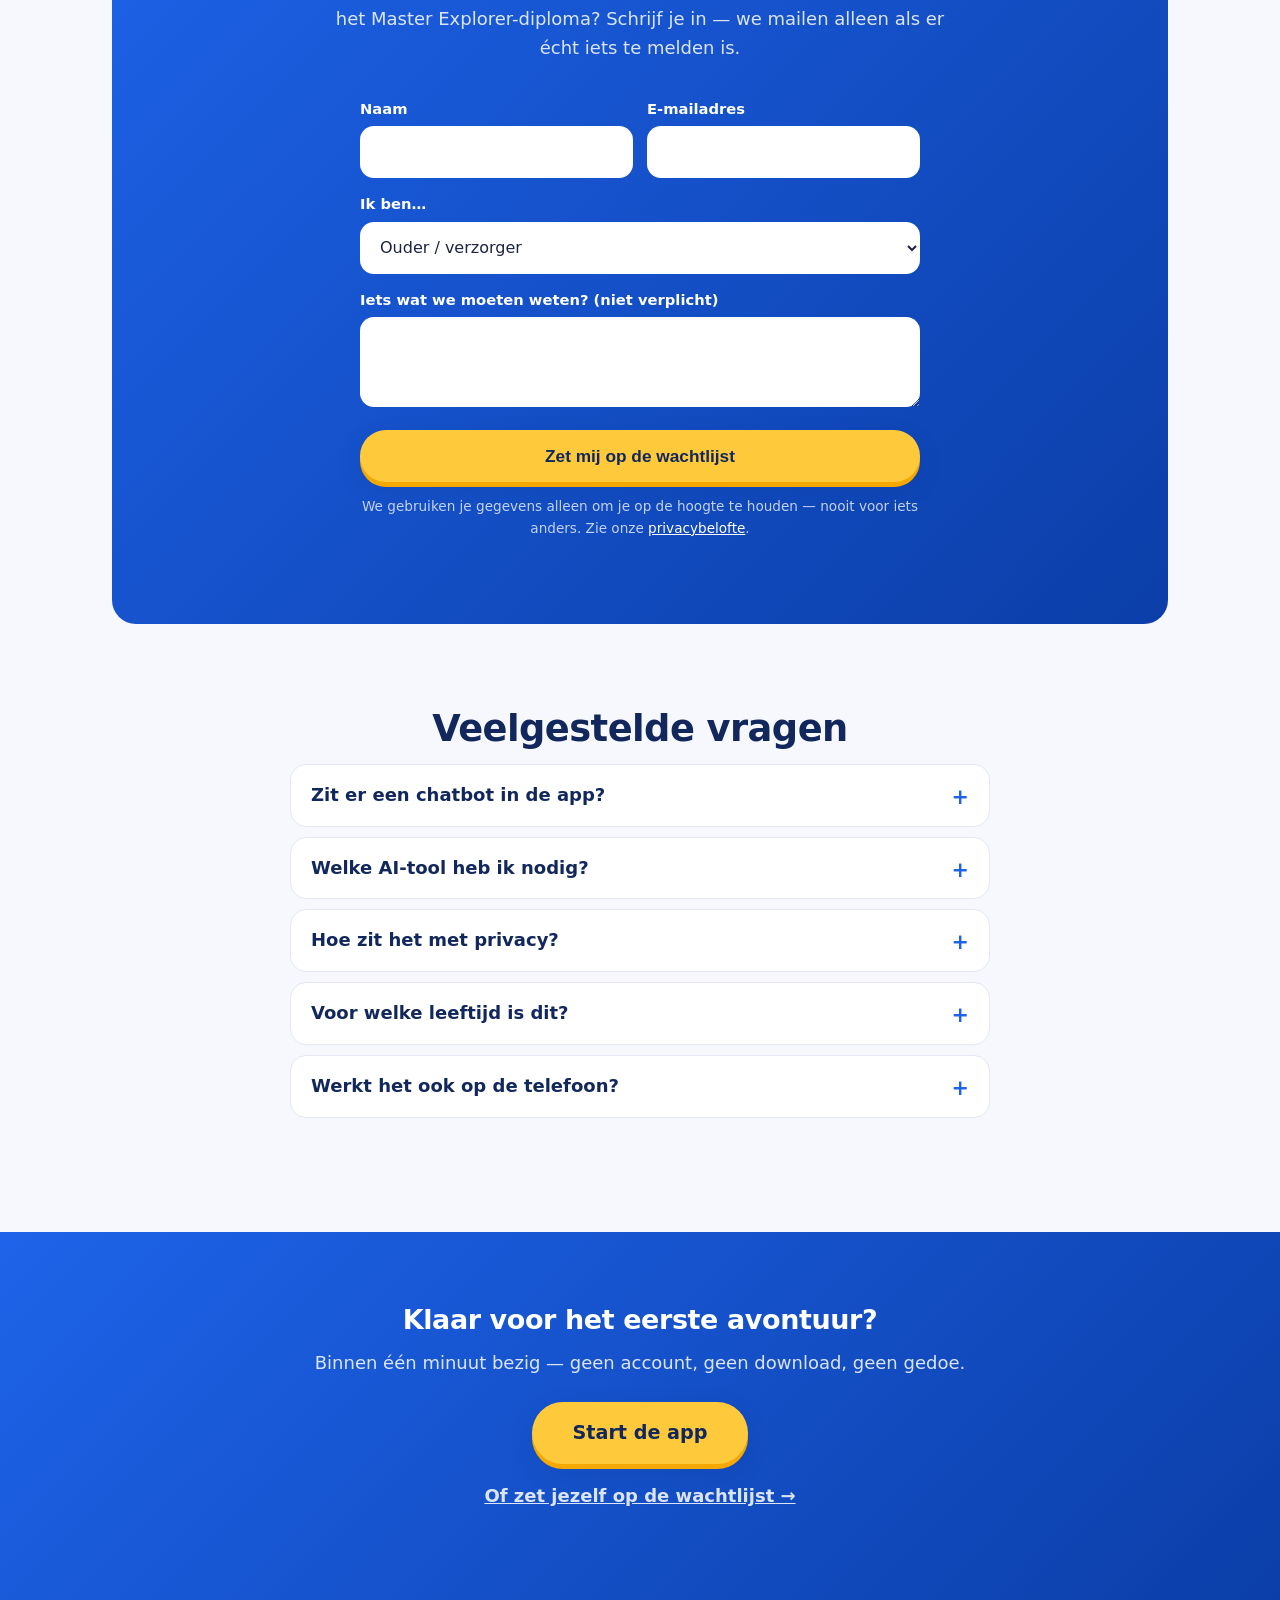
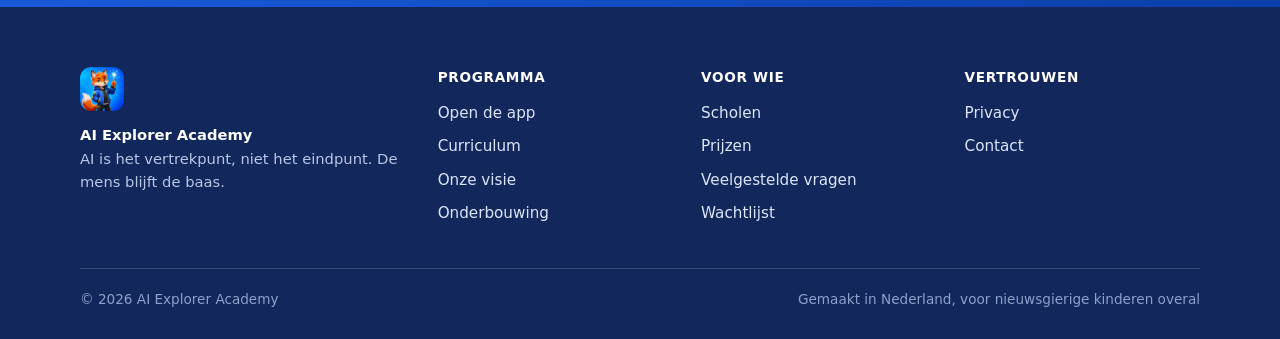
==== commit 3df5372c: "Add files via upload" ====
--- a/index.html
+++ b/index.html
@@ -10,7 +10,7 @@
   <meta property="og:description" content="AI-avonturen voor kinderen (9–12): nieuwsgierig, kritisch en zelfstandig leren omgaan met AI. Jij bent de baas." />
   <meta property="og:type" content="website" />
   <meta property="og:image" content="https://irisfickeryounge.github.io/ai-explorer-academy/site-hero.webp" />
-  <link rel="stylesheet" href="site.css?v=4" />
+  <link rel="stylesheet" href="site.css?v=5" />
   <link rel="icon" href="icon-192.png" />
   <link rel="apple-touch-icon" href="apple-touch-icon.png" />
 </head>
@@ -42,15 +42,21 @@
     <div class="s-hero-grid">
       <div class="s-hero-text">
         <p class="s-kicker" data-i18n="kicker">Voor kinderen van 9–12 · samen met een volwassene</p>
-        <h1 data-i18n="heroTitle">Leer kinderen de baas zijn over AI</h1>
-        <p class="s-sub" data-i18n="heroSub">54 speelse avonturen waarin kinderen ontdekken wat AI kan, waar het de mist ingaat, en wanneer je beter zélf kunt denken. Geen chatbot. Geen account. Geen verslaving. Wél nieuwsgierigheid, kritisch denken en zelfvertrouwen.</p>
+        <h1 data-i18n="heroTitle">Leer je kind AI</h1>
+        <p class="s-sub" data-i18n="heroSub">Niet met nóg een chatbot, maar met 54 speelse avonturen waarin je kind ontdekt wat AI kan, waar het de mist ingaat — en wanneer je beter zélf kunt denken. Zodat jouw kind de baas blijft.</p>
         <div class="s-hero-actions">
-          <a class="s-cta" href="app.html" data-i18n="tryFree">Probeer gratis</a>
+          <a class="s-cta" href="app.html" data-i18n="tryFree">Probeer gratis — geen account</a>
           <a class="s-cta ghost" href="#scholen" data-i18n="forSchools">Voor scholen</a>
         </div>
         <p class="s-trust" data-i18n="trust">Werkt op tablet, telefoon en computer · Nederlands en Engels</p>
       </div>
       <img class="s-hero-img" src="site-hero.webp" alt="De vijf Explorer-mascottes op avontuur" />
+    </div>
+    <div class="s-stats">
+      <div class="s-stat"><strong>54</strong><span data-i18n="stat1">avonturen</span></div>
+      <div class="s-stat"><strong>5</strong><span data-i18n="stat2">superkrachten</span></div>
+      <div class="s-stat"><strong>15–30</strong><span data-i18n="stat3">min per avontuur</span></div>
+      <div class="s-stat"><strong>0</strong><span data-i18n="stat4">kinderdata verzameld</span></div>
     </div>
   </section>
 
@@ -68,8 +74,8 @@
   <!-- USP-STRIP -->
   <section class="s-usps">
     <div class="s-usp">
-      <h3 data-i18n="usp1t">Geen chatbot in de app</h3>
-      <p data-i18n="usp1">Kinderen praten nooit alleen met een AI. De volwassene kopieert een kant-en-klare, kindveilige prompt naar de eigen AI-tool — en doet mee.</p>
+      <h3 data-i18n="usp1t">Geen chatbot, geen "AI-tutor"</h3>
+      <p data-i18n="usp1">Kinderen praten bij ons nooit alleen met een AI — ook niet met een ingebouwd AI-maatje. De volwassene kopieert een kant-en-klare, kindveilige prompt naar de eigen AI-tool en doet mee. Precies wat UNESCO adviseert voor deze leeftijd.</p>
     </div>
     <div class="s-usp">
       <h3 data-i18n="usp2t">Geen account, geen kinderdata</h3>
@@ -311,6 +317,6 @@
   </div>
 </footer>
 
-<script src="site.js?v=4"></script>
+<script src="site.js?v=5"></script>
 </body>
 </html>
--- a/site.css
+++ b/site.css
@@ -423,3 +423,19 @@
   font-style: normal; font-weight: 800; color: var(--blue-ink); font-size: .9rem; display: block;
 }
 .s-testimonial cite small { display: block; font-weight: 600; color: var(--ink-soft); }
+
+/* ---------- Statistiekenband in hero ---------- */
+.s-stats {
+  max-width: 1120px; margin: 0 auto; position: relative;
+  display: grid; grid-template-columns: repeat(4, 1fr); gap: 12px;
+  padding: 0 clamp(16px, 4vw, 40px) 34px;
+}
+.s-stat {
+  text-align: center; padding: 14px 10px;
+  background: rgba(255, 255, 255, 0.10);
+  border: 1px solid rgba(255, 255, 255, 0.22);
+  border-radius: 16px; backdrop-filter: blur(4px);
+}
+.s-stat strong { display: block; font-size: 1.7rem; font-weight: 900; color: var(--yellow); }
+.s-stat span { font-size: .85rem; color: rgba(255, 255, 255, 0.85); font-weight: 600; }
+@media (max-width: 620px) { .s-stats { grid-template-columns: repeat(2, 1fr); } }
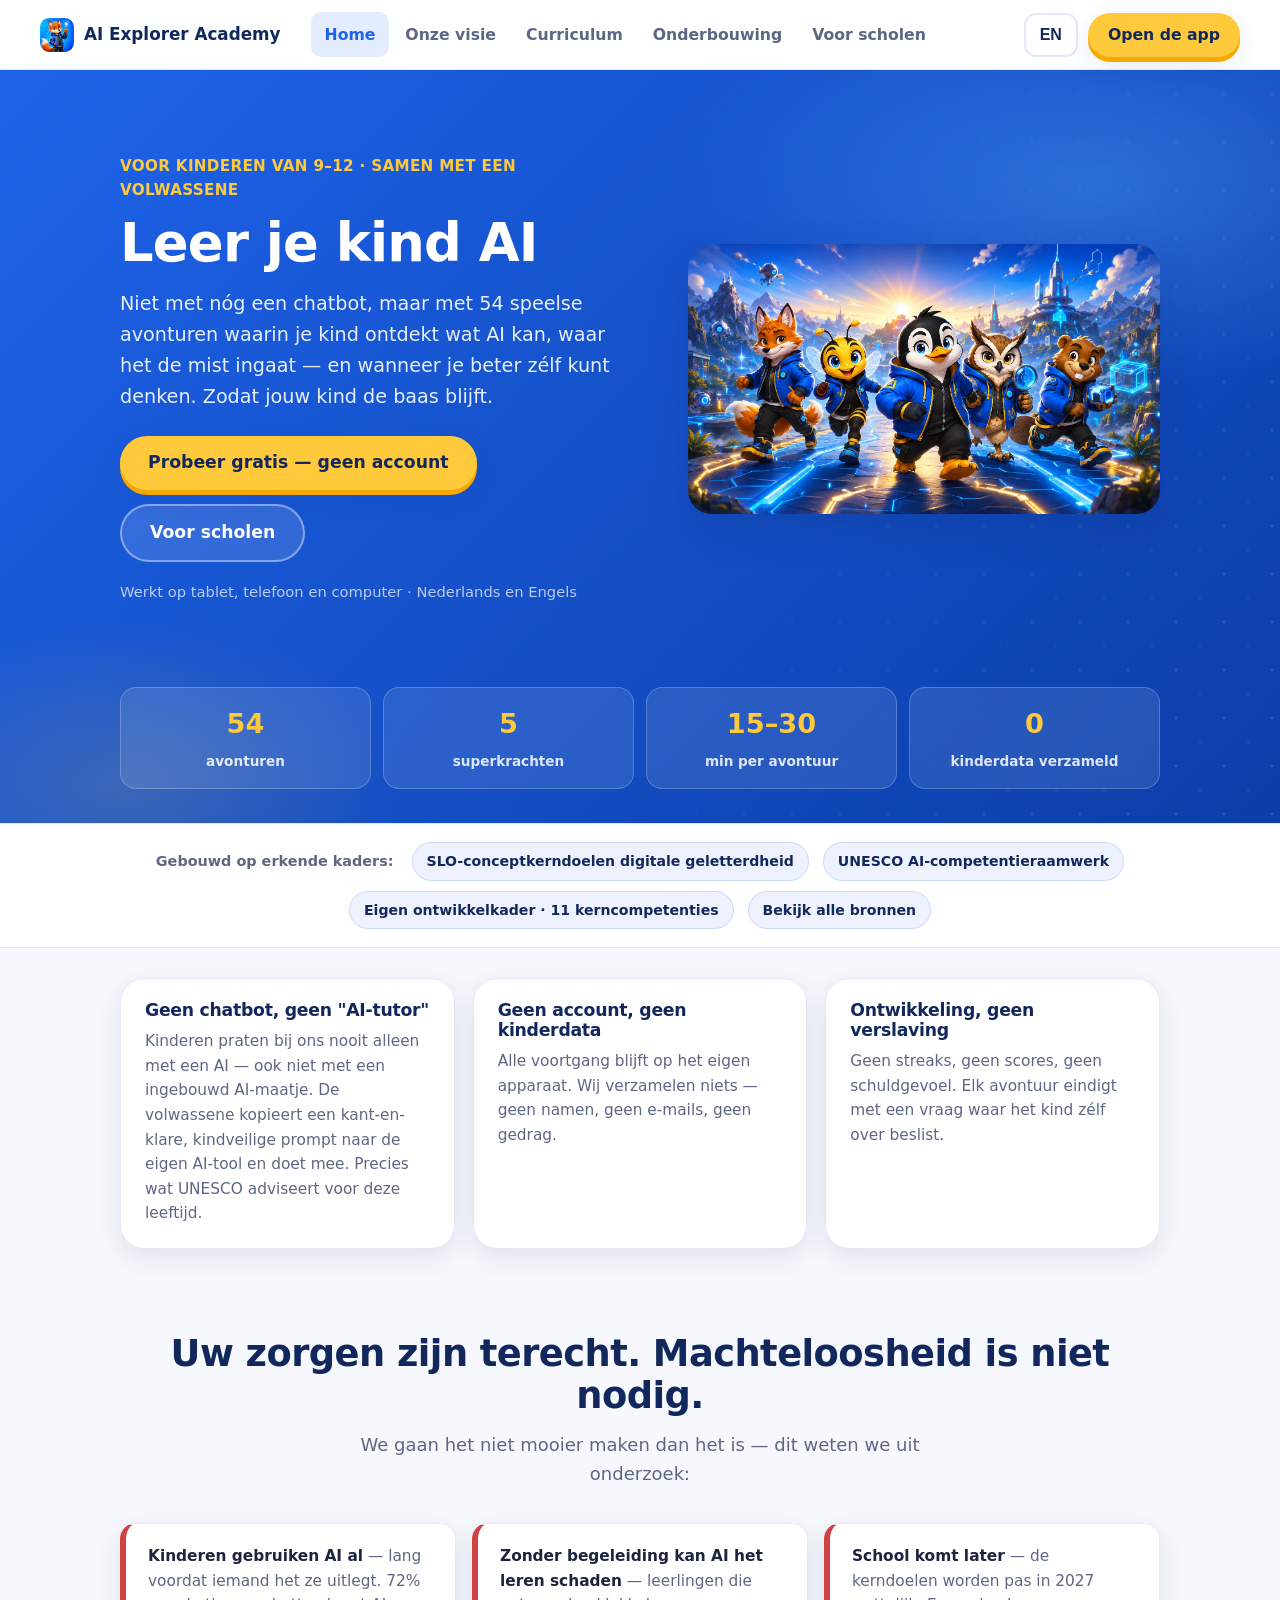
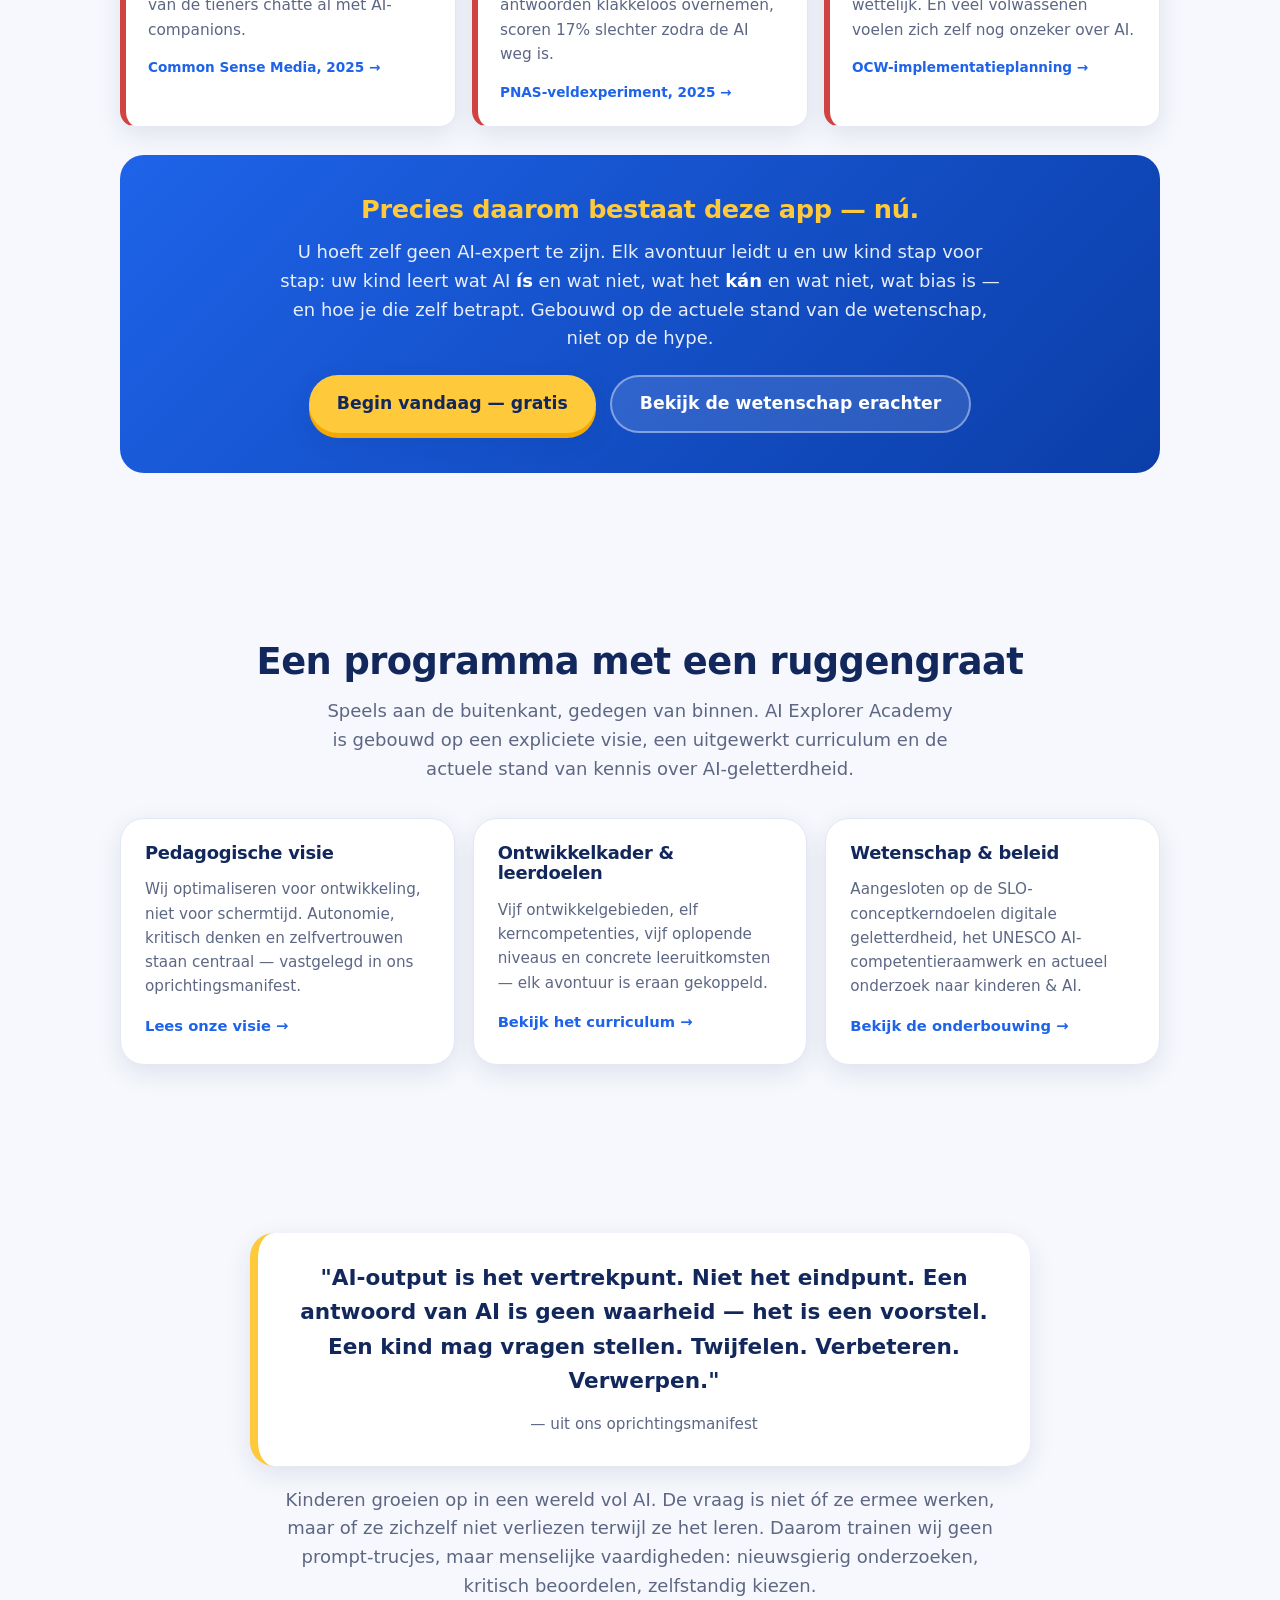
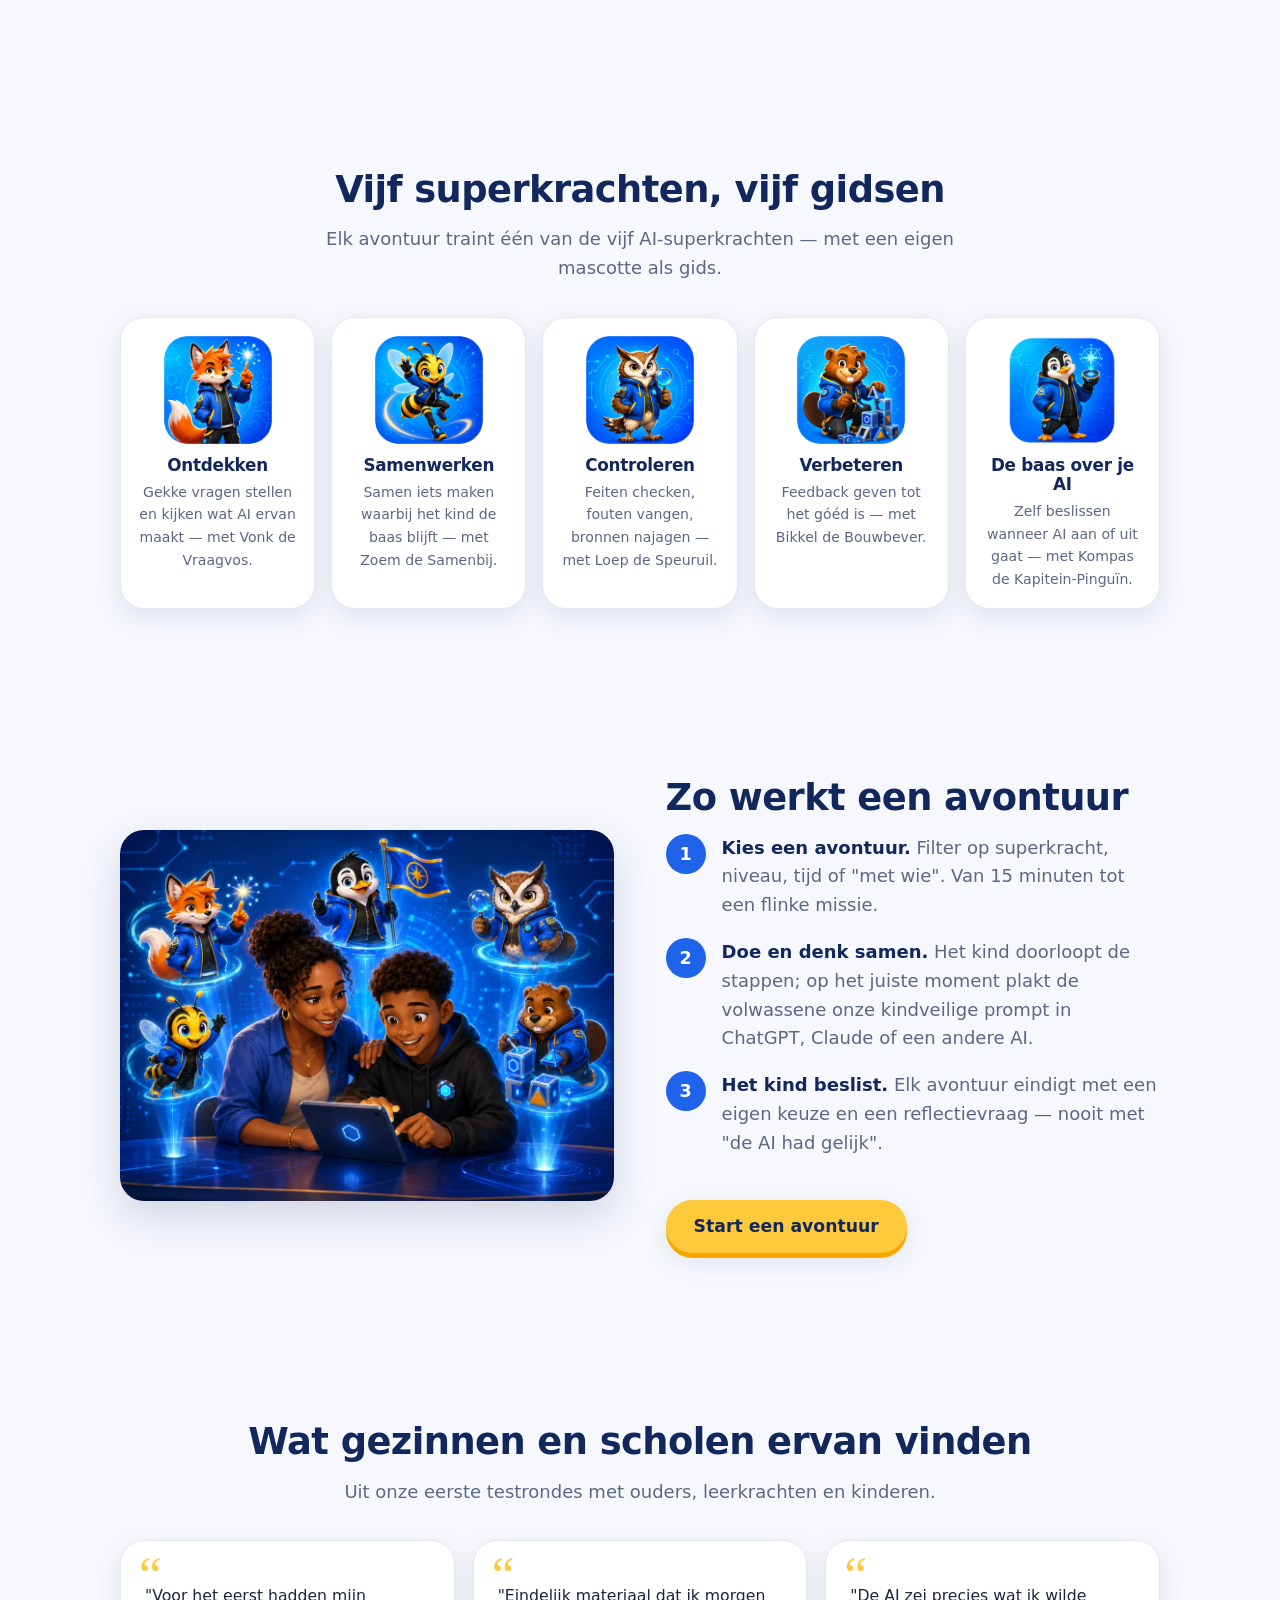
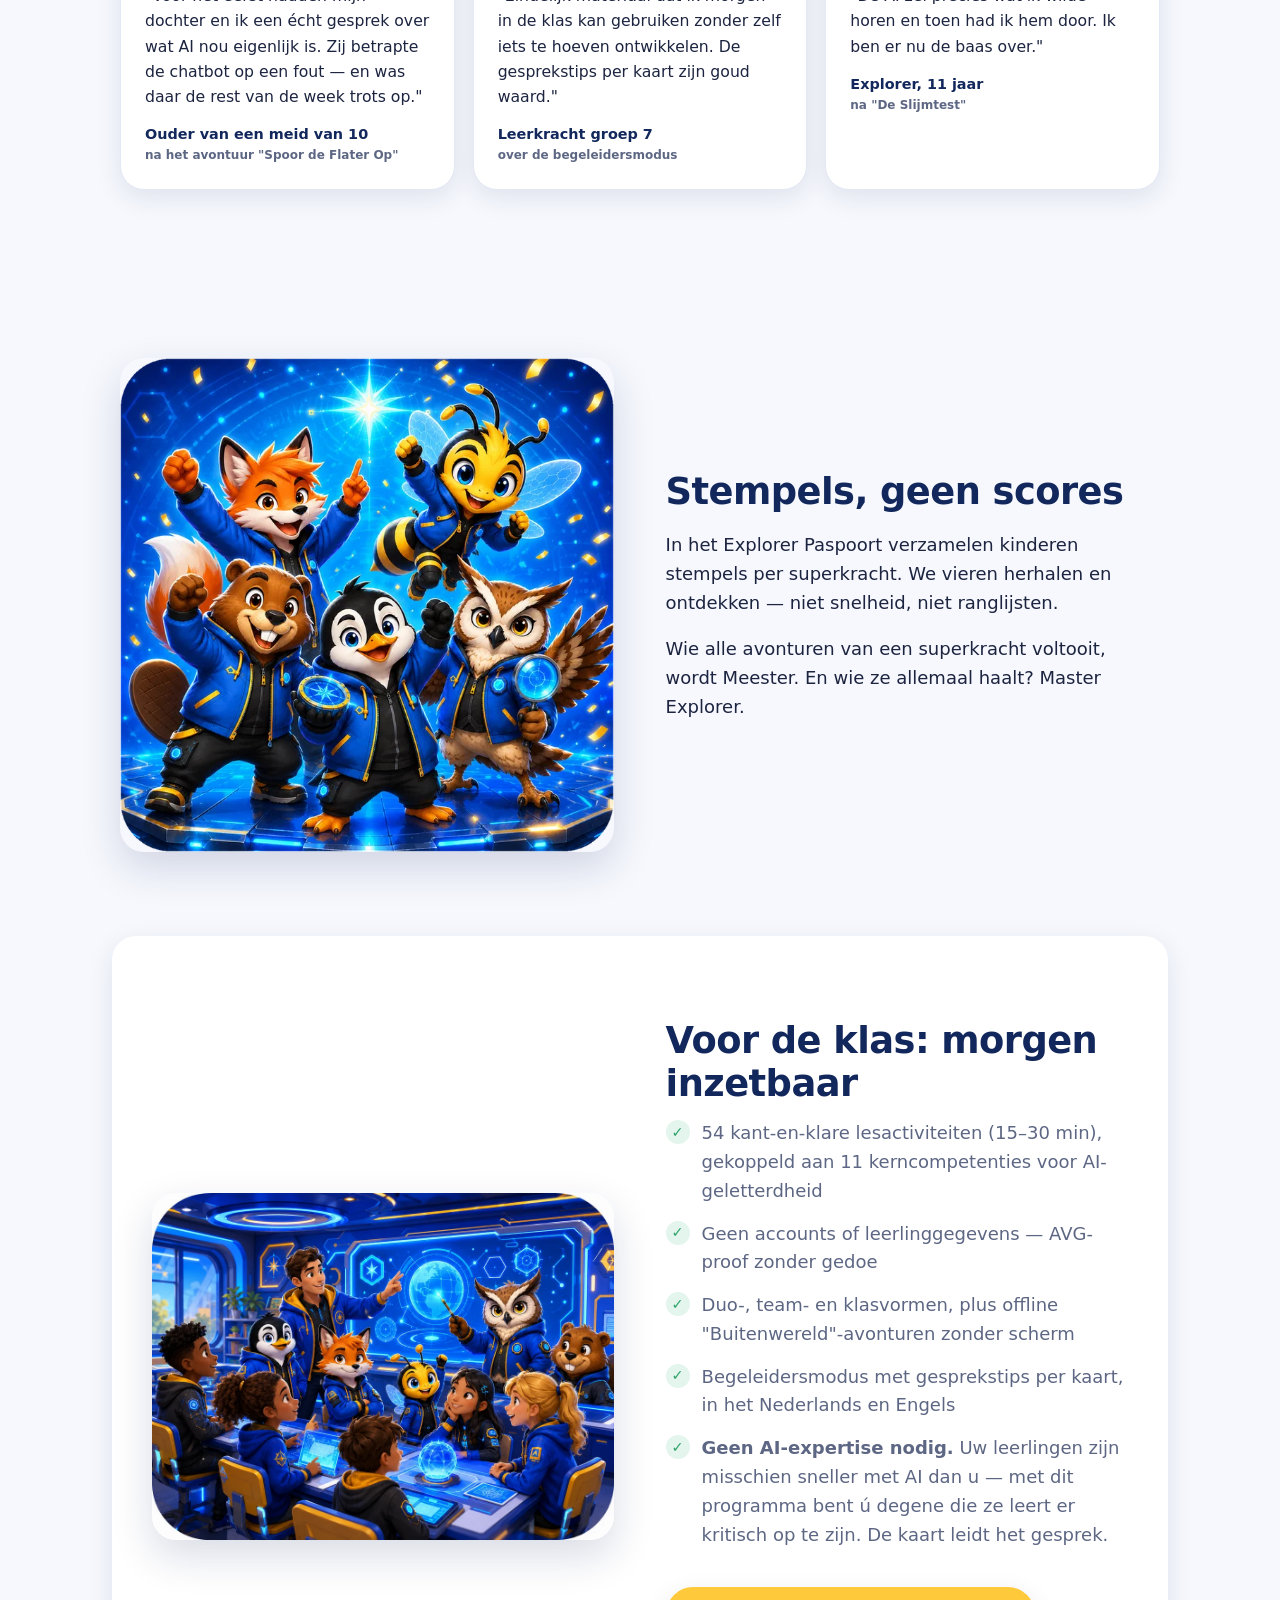
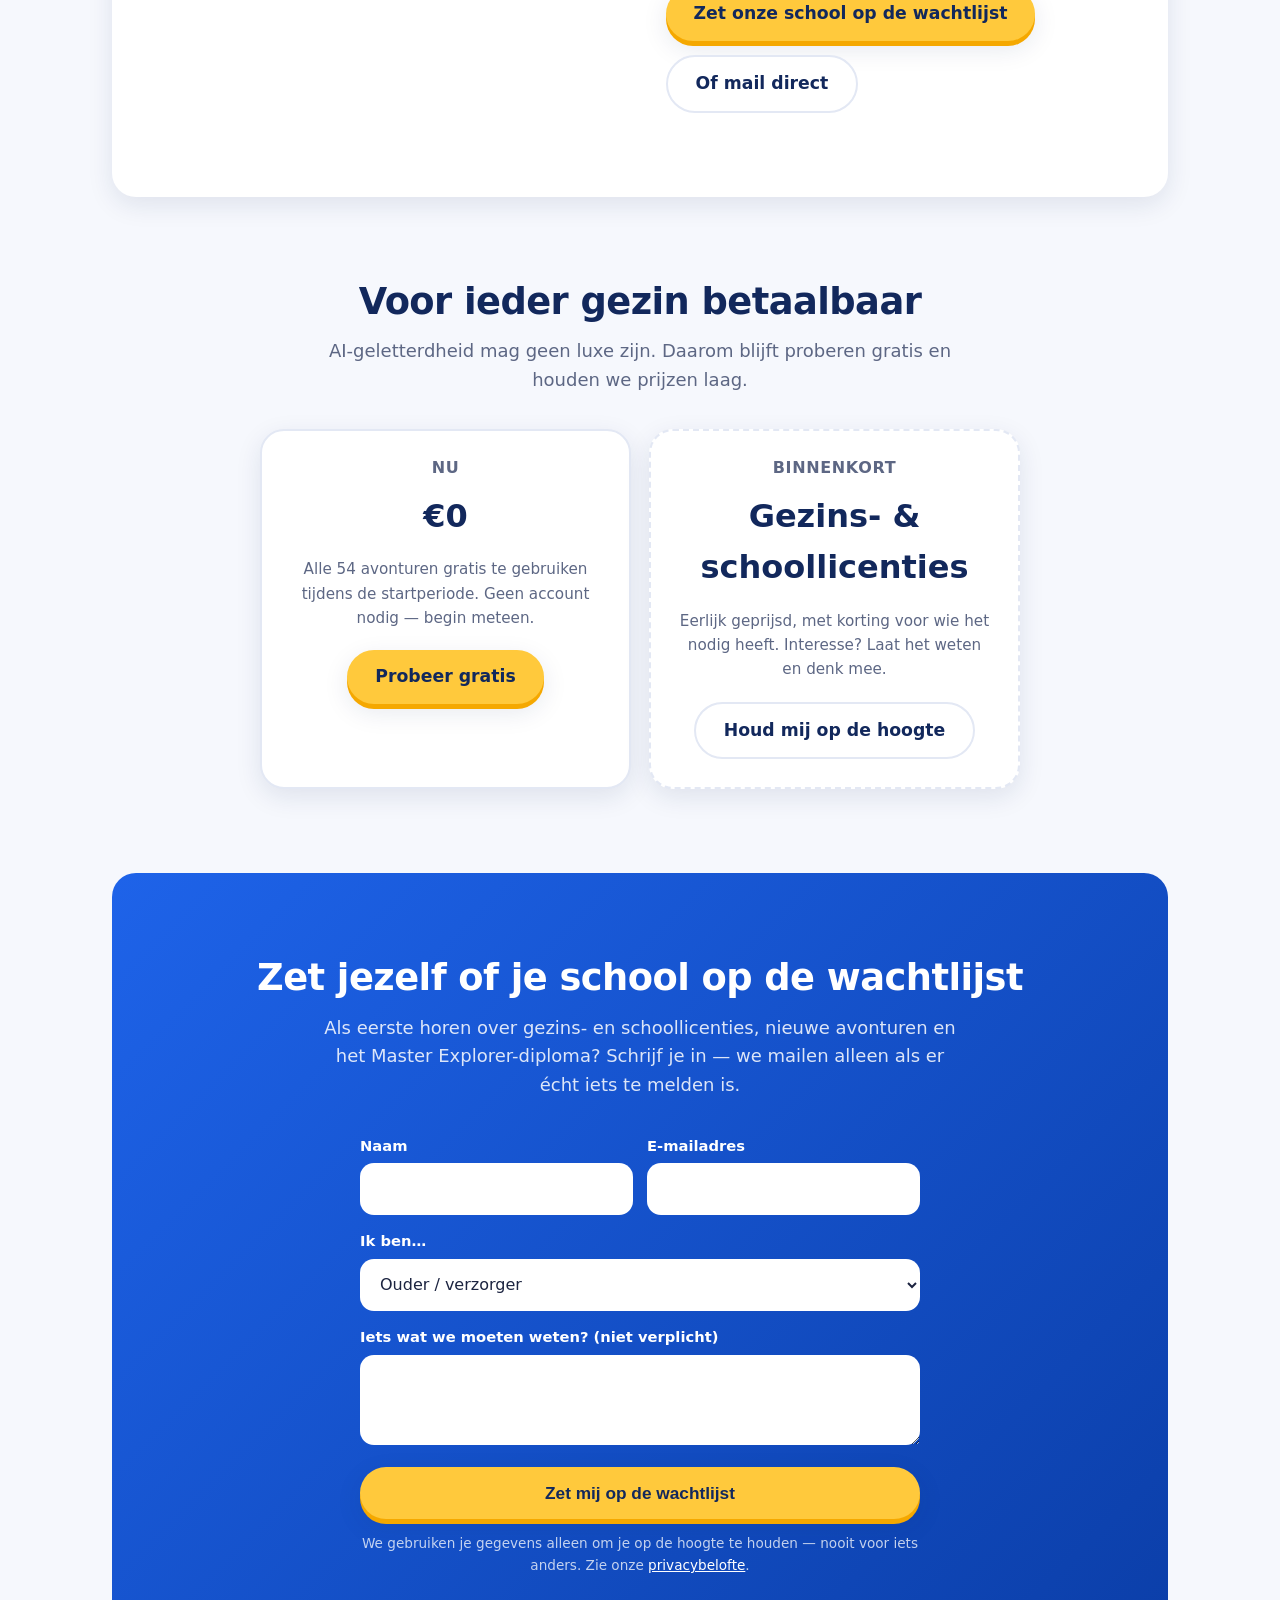
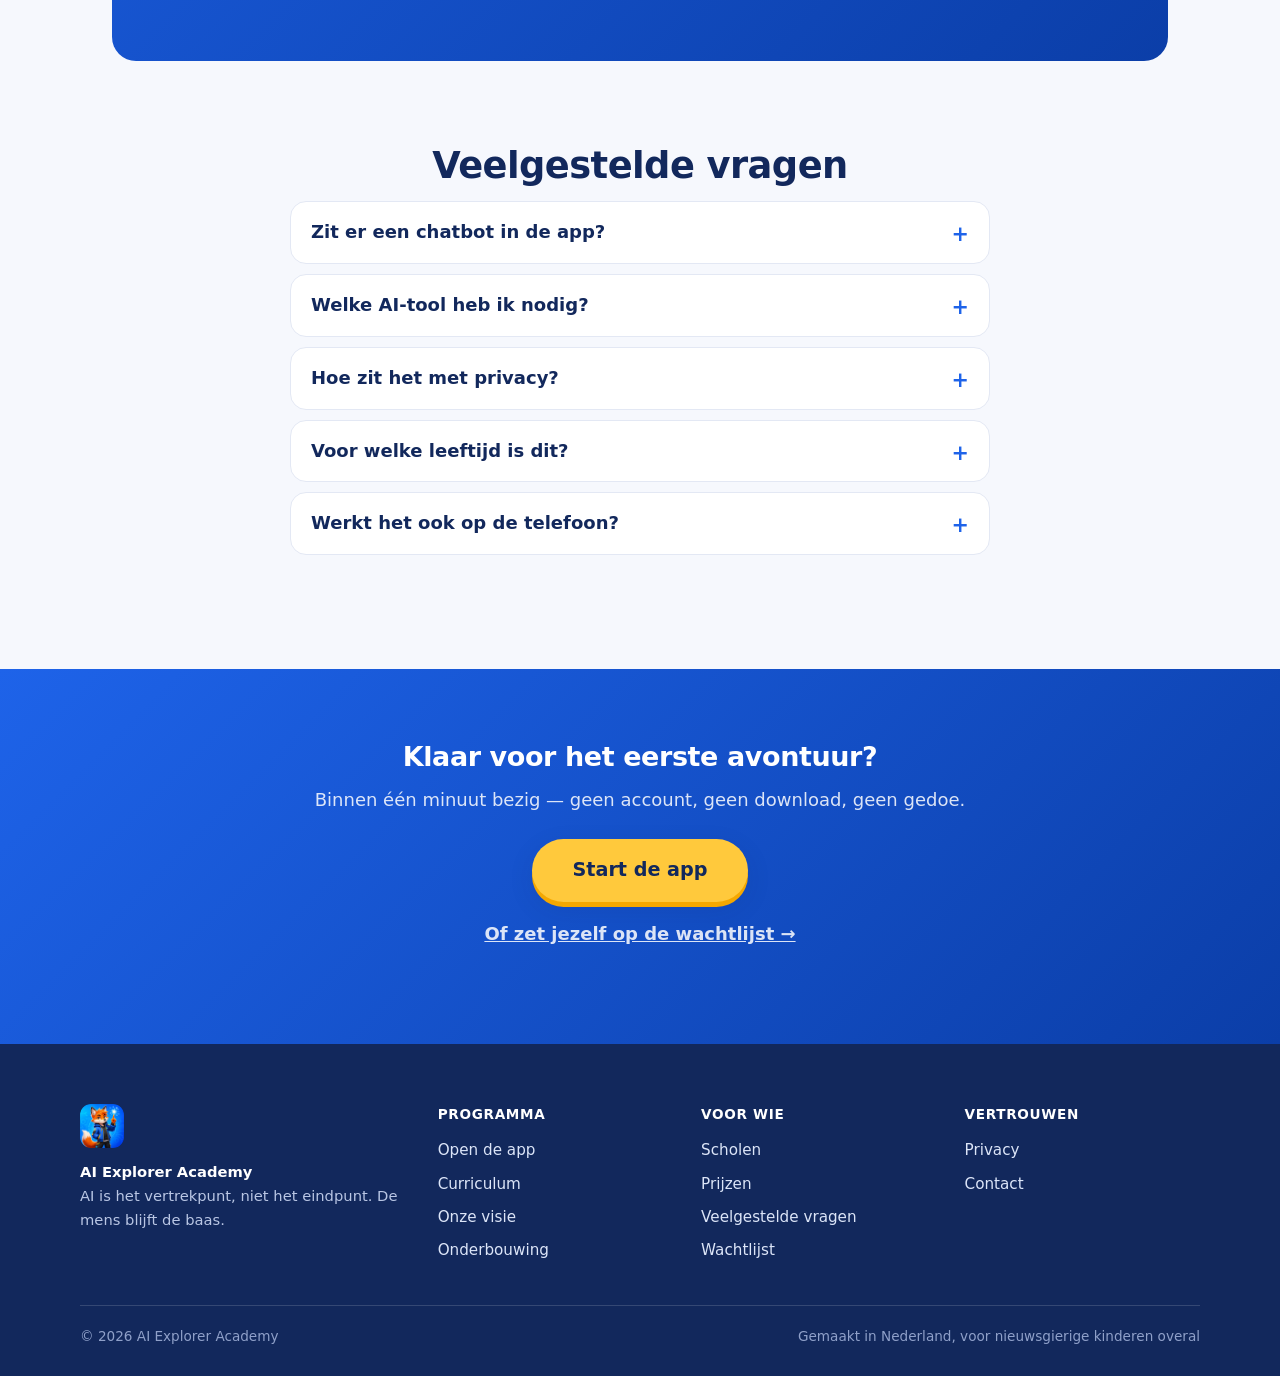
==== commit 6d7d98ab: "Add files via upload" ====
--- a/index.html
+++ b/index.html
@@ -10,7 +10,7 @@
   <meta property="og:description" content="AI-avonturen voor kinderen (9–12): nieuwsgierig, kritisch en zelfstandig leren omgaan met AI. Jij bent de baas." />
   <meta property="og:type" content="website" />
   <meta property="og:image" content="https://irisfickeryounge.github.io/ai-explorer-academy/site-hero.webp" />
-  <link rel="stylesheet" href="site.css?v=5" />
+  <link rel="stylesheet" href="site.css?v=6" />
   <link rel="icon" href="icon-192.png" />
   <link rel="apple-touch-icon" href="apple-touch-icon.png" />
 </head>
@@ -87,6 +87,34 @@
     </div>
   </section>
 
+  <!-- ZORGEN ERKENNEN → OMSLAG -->
+  <section class="s-block s-zorgen">
+    <h2 data-i18n="zTitle">Uw zorgen zijn terecht. Machteloosheid is niet nodig.</h2>
+    <p class="s-block-sub" data-i18n="zSub">We gaan het niet mooier maken dan het is — dit weten we uit onderzoek:</p>
+    <div class="s-zorgen-grid">
+      <div class="s-zorg">
+        <p data-i18n="z1"><strong>Kinderen gebruiken AI al</strong> — lang voordat iemand het ze uitlegt. 72% van de tieners chatte al met AI-companions.</p>
+        <a href="onderbouwing.html" data-i18n="zBron1">Common Sense Media, 2025 →</a>
+      </div>
+      <div class="s-zorg">
+        <p data-i18n="z2"><strong>Zonder begeleiding kan AI het leren schaden</strong> — leerlingen die antwoorden klakkeloos overnemen, scoren 17% slechter zodra de AI weg is.</p>
+        <a href="onderbouwing.html" data-i18n="zBron2">PNAS-veldexperiment, 2025 →</a>
+      </div>
+      <div class="s-zorg">
+        <p data-i18n="z3"><strong>School komt later</strong> — de kerndoelen worden pas in 2027 wettelijk. En veel volwassenen voelen zich zelf nog onzeker over AI.</p>
+        <a href="onderbouwing.html" data-i18n="zBron3">OCW-implementatieplanning →</a>
+      </div>
+    </div>
+    <div class="s-omslag">
+      <h3 data-i18n="zOmslagT">Precies daarom bestaat deze app — nú.</h3>
+      <p data-i18n="zOmslag">U hoeft zelf geen AI-expert te zijn. Elk avontuur leidt u en uw kind stap voor stap: uw kind leert wat AI <strong>ís</strong> en wat niet, wat het <strong>kán</strong> en wat niet, wat bias is — en hoe je die zelf betrapt. Gebouwd op de actuele stand van de wetenschap, niet op de hype.</p>
+      <div class="s-hero-actions" style="justify-content:center;">
+        <a class="s-cta" href="app.html" data-i18n="zCta1">Begin vandaag — gratis</a>
+        <a class="s-cta ghost" href="onderbouwing.html" data-i18n="zCta2">Bekijk de wetenschap erachter</a>
+      </div>
+    </div>
+  </section>
+
   <!-- PEDAGOGISCHE PIJLERS -->
   <section class="s-block">
     <h2 data-i18n="pijlersTitle">Een programma met een ruggengraat</h2>
@@ -191,6 +219,7 @@
           <li data-i18n="school2">Geen accounts of leerlinggegevens — AVG-proof zonder gedoe</li>
           <li data-i18n="school3">Duo-, team- en klasvormen, plus offline "Buitenwereld"-avonturen zonder scherm</li>
           <li data-i18n="school4">Begeleidersmodus met gesprekstips per kaart, in het Nederlands en Engels</li>
+          <li data-i18n="school5"><strong>Geen AI-expertise nodig.</strong> Uw leerlingen zijn misschien sneller met AI dan u — met dit programma bent ú degene die ze leert er kritisch op te zijn. De kaart leidt het gesprek.</li>
         </ul>
         <div class="s-hero-actions">
           <a class="s-cta" href="#wachtlijst" data-i18n="schoolCta">Zet onze school op de wachtlijst</a>
@@ -317,6 +346,6 @@
   </div>
 </footer>
 
-<script src="site.js?v=5"></script>
+<script src="site.js?v=6"></script>
 </body>
 </html>
--- a/site.css
+++ b/site.css
@@ -439,3 +439,26 @@
 .s-stat strong { display: block; font-size: 1.7rem; font-weight: 900; color: var(--yellow); }
 .s-stat span { font-size: .85rem; color: rgba(255, 255, 255, 0.85); font-weight: 600; }
 @media (max-width: 620px) { .s-stats { grid-template-columns: repeat(2, 1fr); } }
+
+/* ---------- Zorgen erkennen → omslag ---------- */
+.s-zorgen-grid {
+  display: grid; grid-template-columns: repeat(auto-fit, minmax(250px, 1fr)); gap: 16px;
+  margin-bottom: 28px;
+}
+.s-zorg {
+  background: var(--surface); border: 1px solid var(--line);
+  border-left: 6px solid #D14343; border-radius: 16px;
+  padding: 20px 22px; box-shadow: var(--shadow);
+}
+.s-zorg p { margin: 0 0 10px; color: var(--ink-soft); font-size: .96rem; }
+.s-zorg strong { color: var(--ink); }
+.s-zorg a { color: var(--blue); font-weight: 700; font-size: .85rem; text-decoration: none; }
+.s-omslag {
+  background: linear-gradient(135deg, #1E63E9, #0B3EA8);
+  border-radius: var(--radius); color: #fff;
+  padding: clamp(26px, 4vw, 40px); text-align: center;
+}
+.s-omslag h3 { color: var(--yellow); font-size: clamp(1.25rem, 2.6vw, 1.6rem); }
+.s-omslag p { color: rgba(255,255,255,.9); max-width: 720px; margin: 0 auto 22px; }
+.s-omslag strong { color: #fff; }
+.s-omslag .s-cta.ghost { background: rgba(255,255,255,.12); color: #fff; border-color: rgba(255,255,255,.4); }
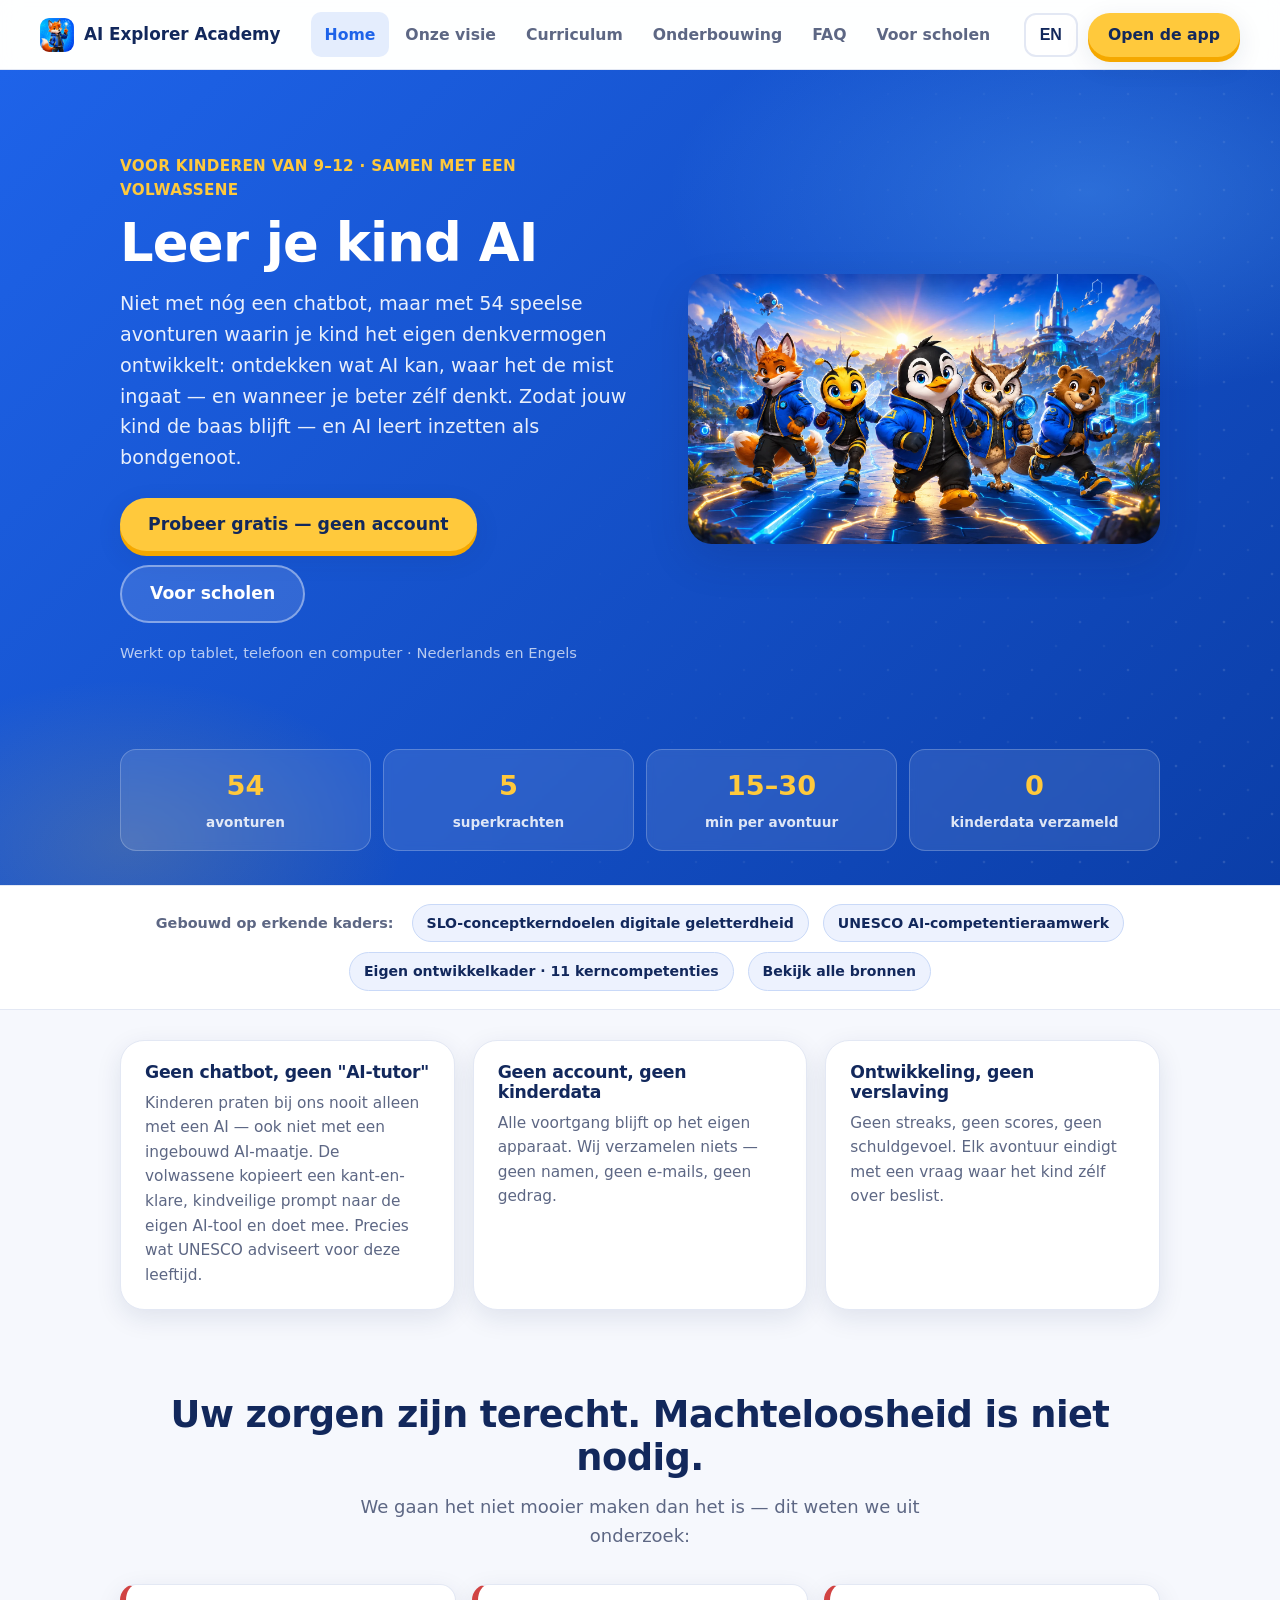
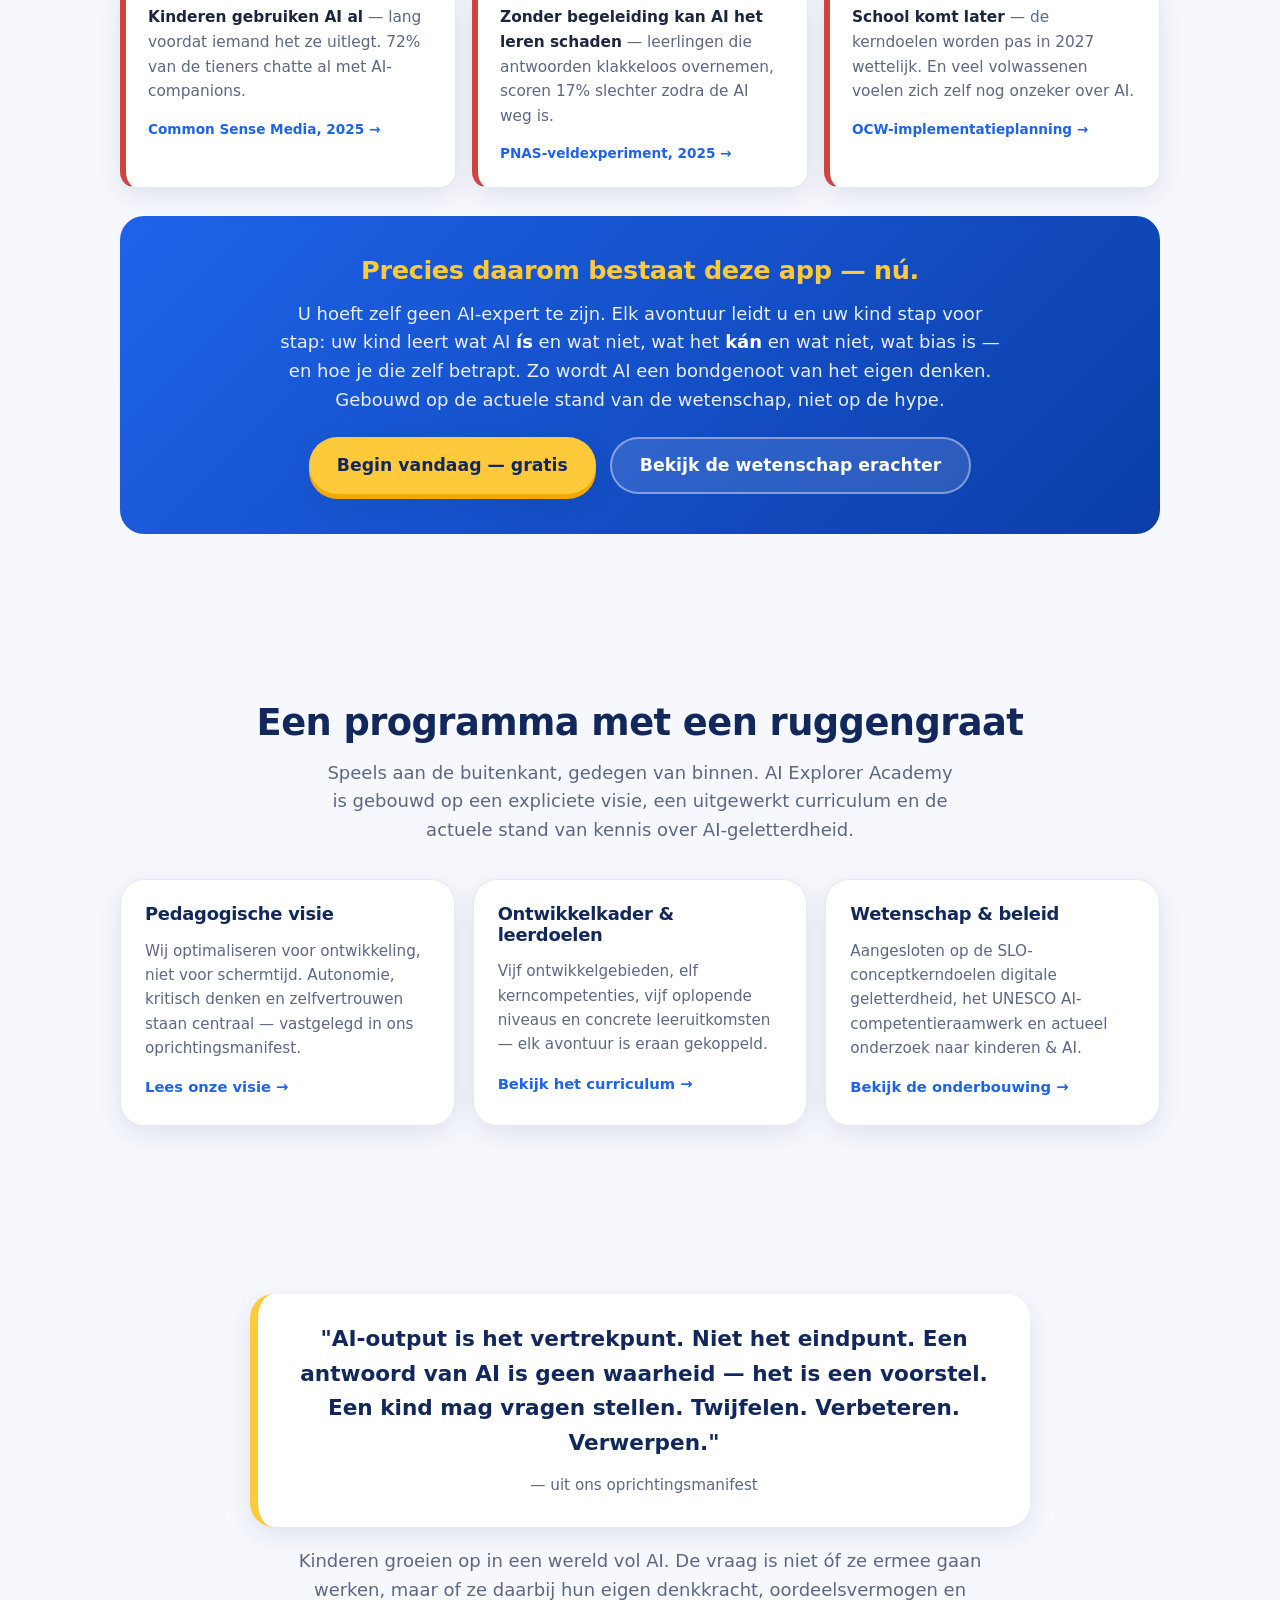
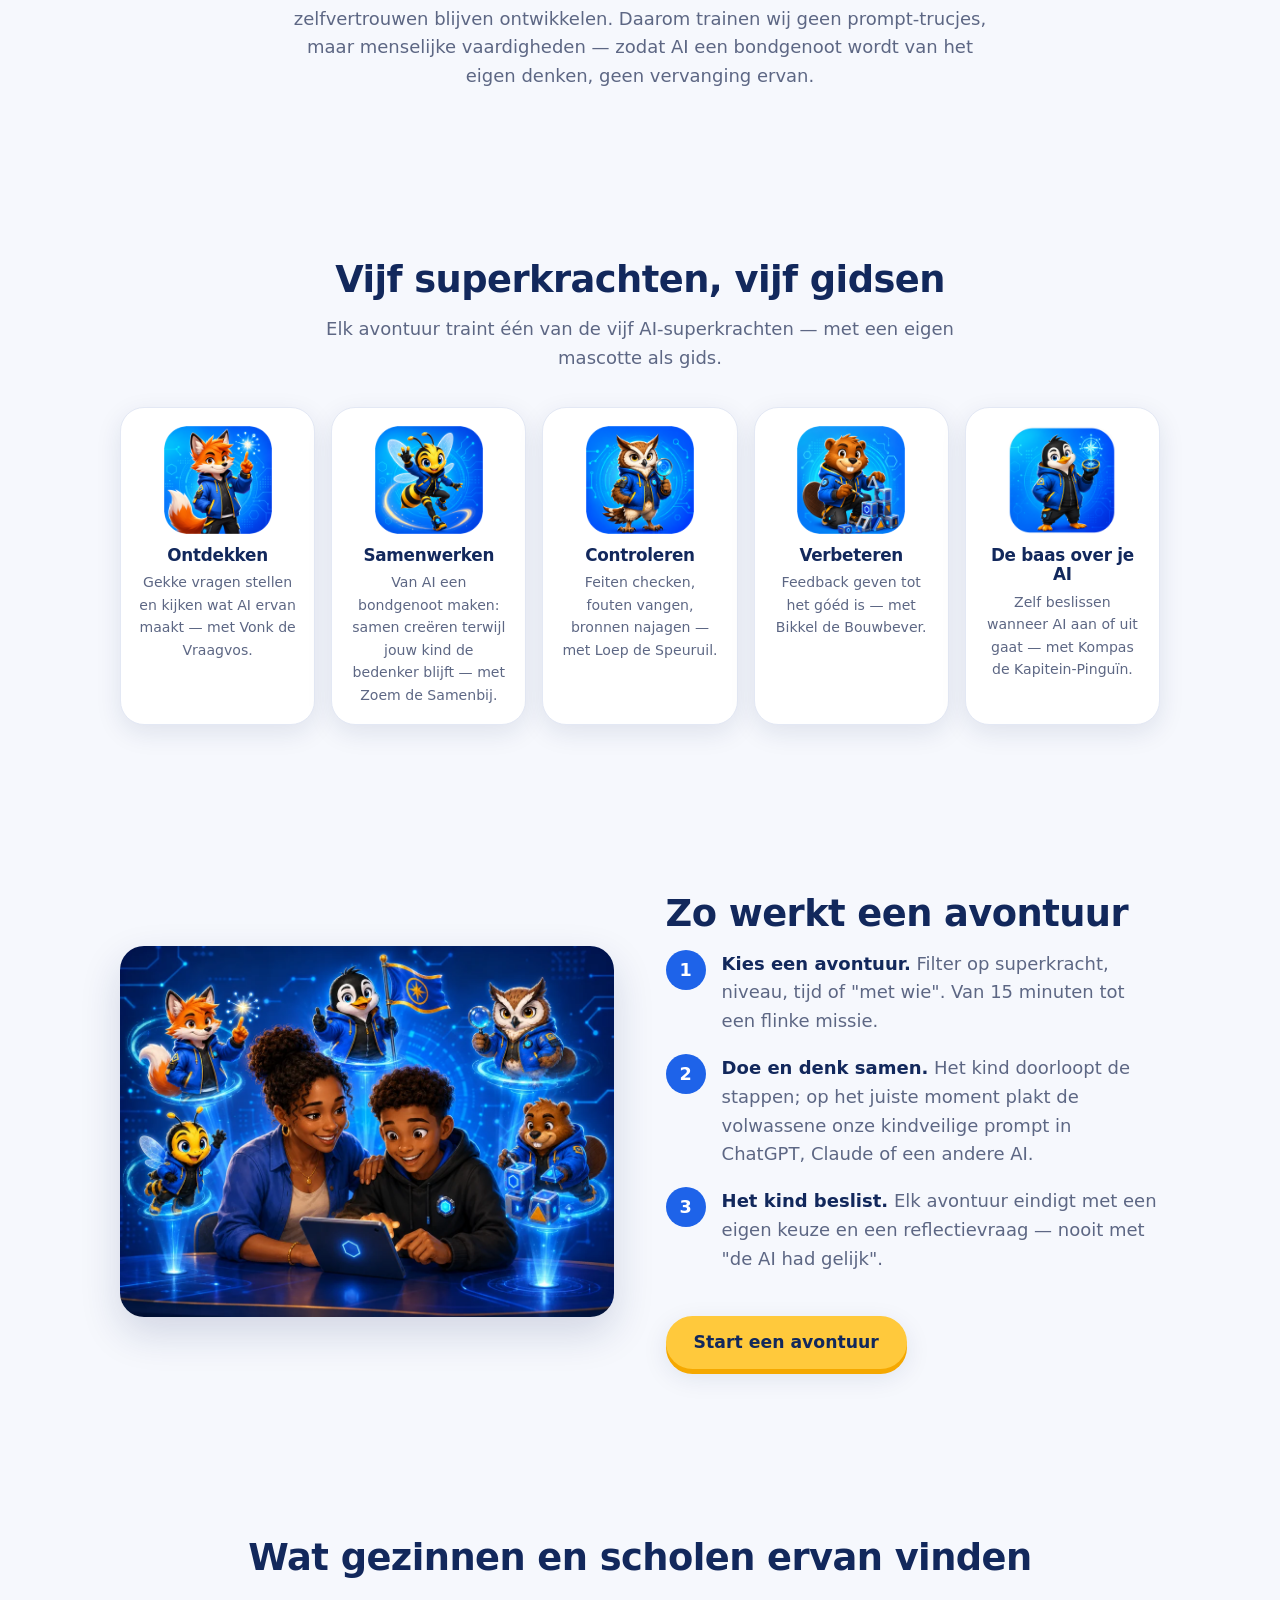
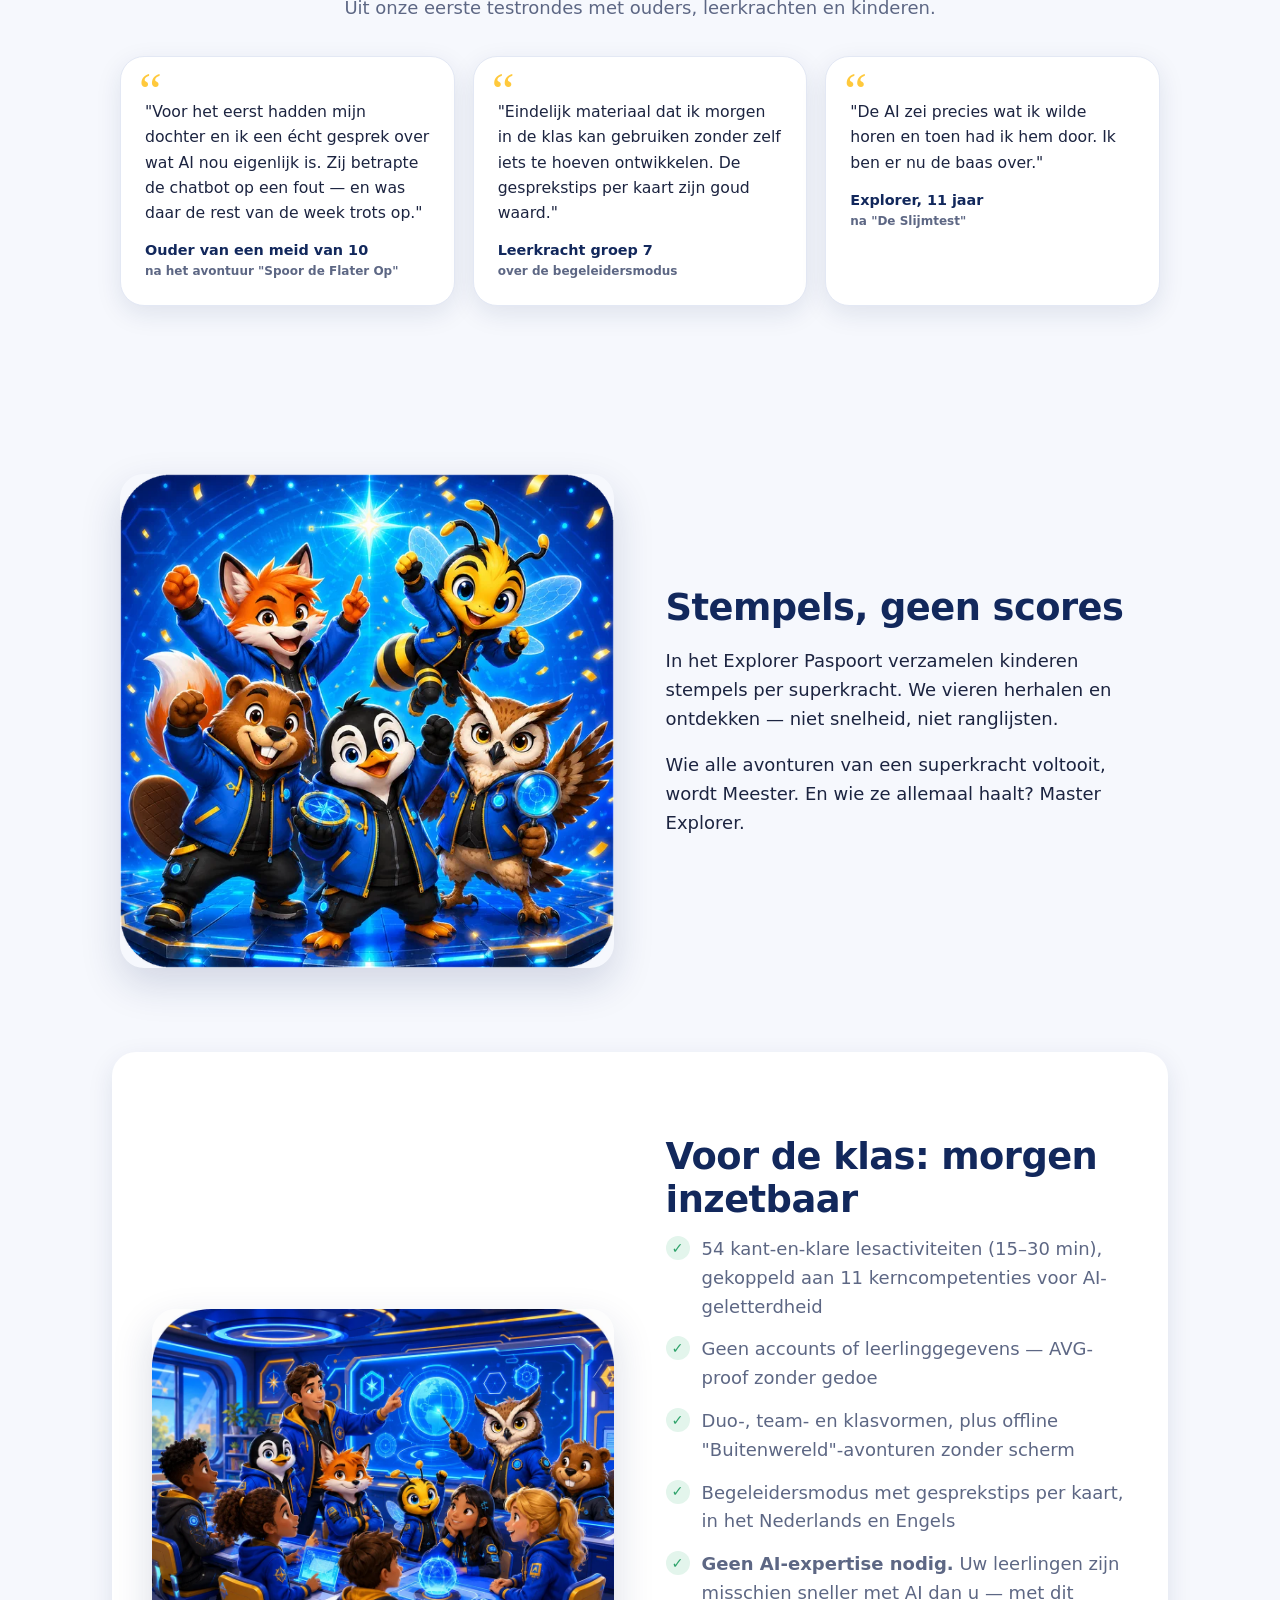
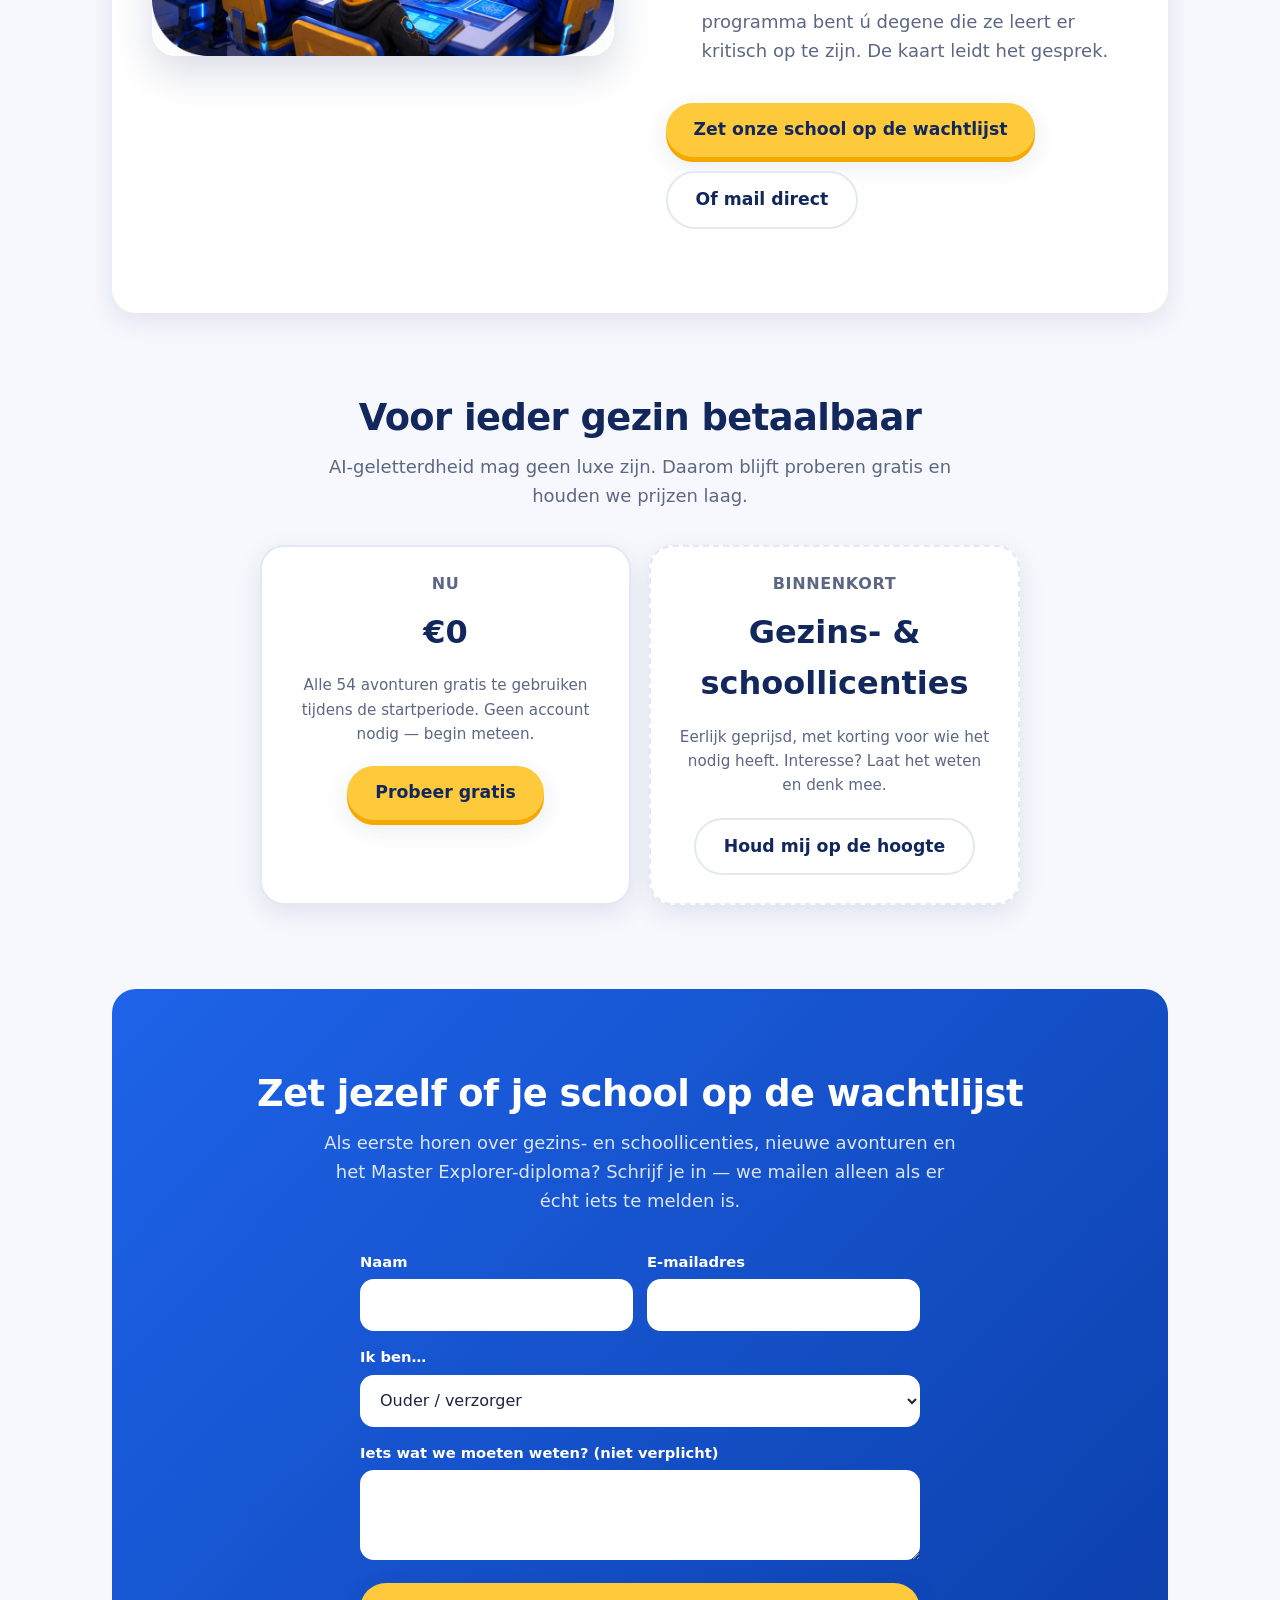
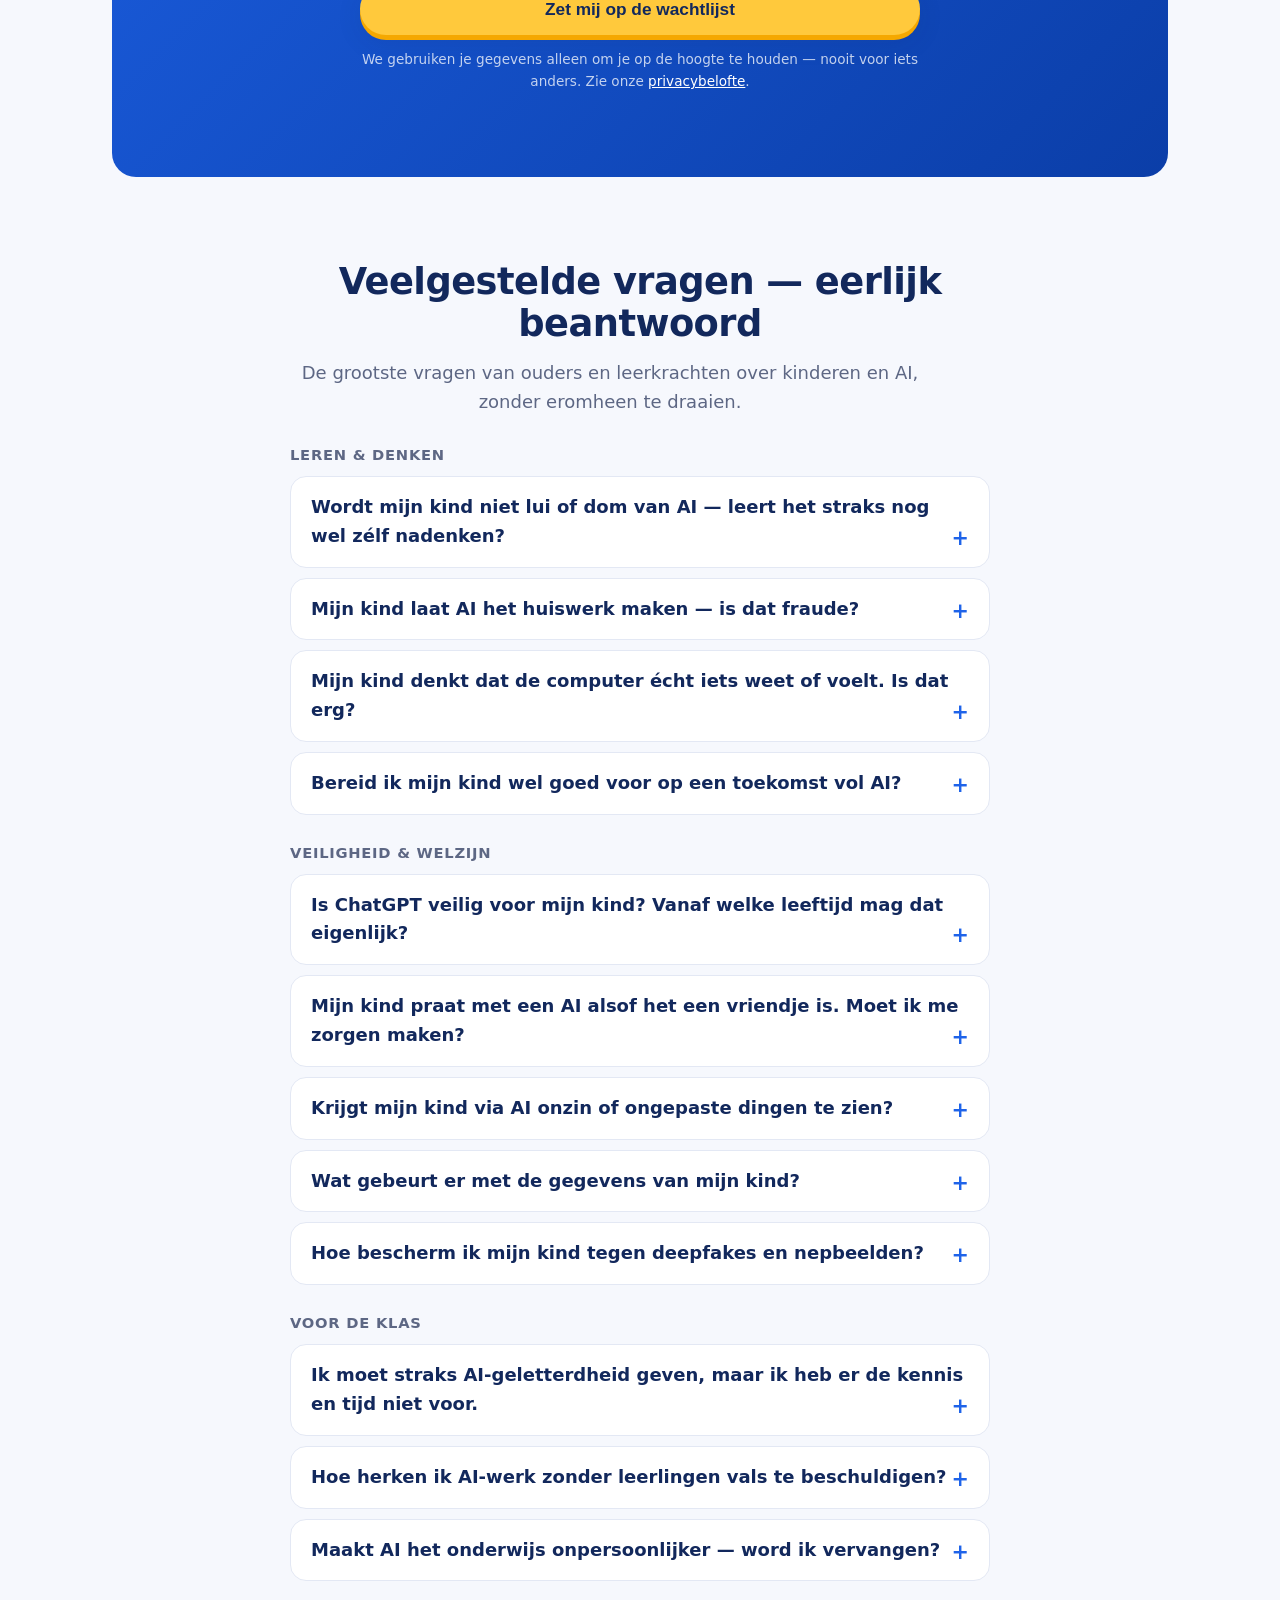
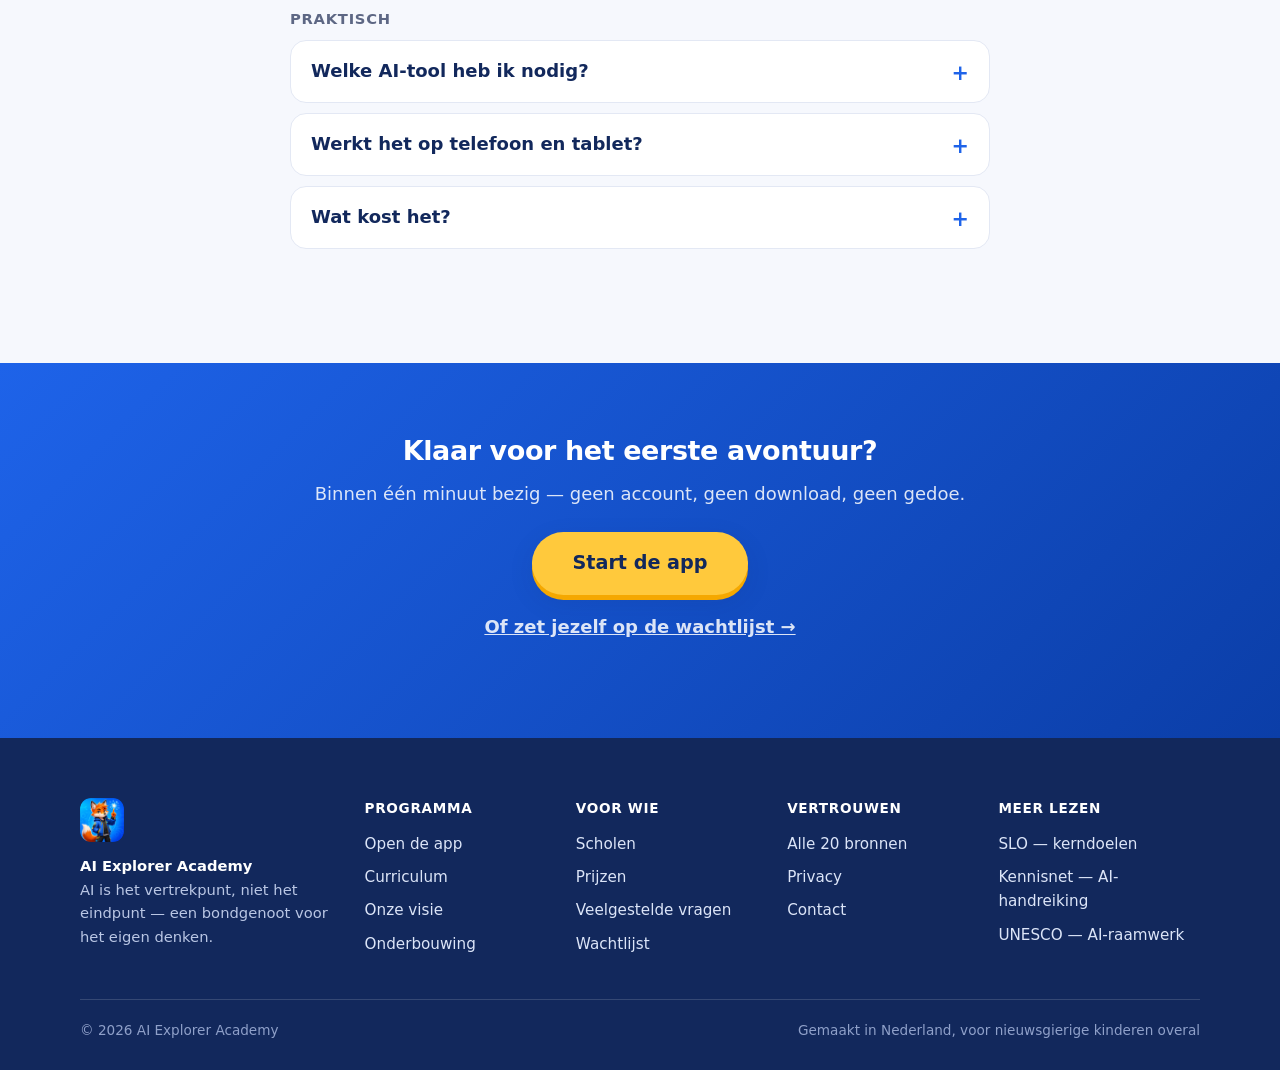
==== commit 04074d02: "Add files via upload" ====
--- a/index.html
+++ b/index.html
@@ -7,10 +7,10 @@
   <title>AI Explorer Academy — AI-avonturen voor kinderen</title>
   <meta name="description" content="54 speelse AI-avonturen voor kinderen van 9–12. Geen chatbot, geen account, geen verslaving — kinderen leren nieuwsgierig, kritisch en zelfstandig samenwerken met AI. De mens blijft de baas." />
   <meta property="og:title" content="AI Explorer Academy" />
-  <meta property="og:description" content="AI-avonturen voor kinderen (9–12): nieuwsgierig, kritisch en zelfstandig leren omgaan met AI. Jij bent de baas." />
+  <meta property="og:description" content="AI-avonturen voor kinderen (9–12): het eigen denkvermogen ontwikkelen en van AI een bondgenoot maken." />
   <meta property="og:type" content="website" />
   <meta property="og:image" content="https://irisfickeryounge.github.io/ai-explorer-academy/site-hero.webp" />
-  <link rel="stylesheet" href="site.css?v=6" />
+  <link rel="stylesheet" href="site.css?v=7" />
   <link rel="icon" href="icon-192.png" />
   <link rel="apple-touch-icon" href="apple-touch-icon.png" />
 </head>
@@ -26,6 +26,7 @@
     <a href="visie.html" data-i18n="navVisie">Onze visie</a>
     <a href="curriculum.html" data-i18n="navCurriculum">Curriculum</a>
     <a href="onderbouwing.html" data-i18n="navOnderbouwing">Onderbouwing</a>
+    <a href="#faq" data-i18n="navFaq">FAQ</a>
     <a href="#scholen" data-i18n="navScholen">Voor scholen</a>
   </nav>
   <nav class="s-nav">
@@ -43,7 +44,7 @@
       <div class="s-hero-text">
         <p class="s-kicker" data-i18n="kicker">Voor kinderen van 9–12 · samen met een volwassene</p>
         <h1 data-i18n="heroTitle">Leer je kind AI</h1>
-        <p class="s-sub" data-i18n="heroSub">Niet met nóg een chatbot, maar met 54 speelse avonturen waarin je kind ontdekt wat AI kan, waar het de mist ingaat — en wanneer je beter zélf kunt denken. Zodat jouw kind de baas blijft.</p>
+        <p class="s-sub" data-i18n="heroSub">Niet met nóg een chatbot, maar met 54 speelse avonturen waarin je kind het eigen denkvermogen ontwikkelt: ontdekken wat AI kan, waar het de mist ingaat — en wanneer je beter zélf denkt. Zodat jouw kind de baas blijft — en AI leert inzetten als bondgenoot.</p>
         <div class="s-hero-actions">
           <a class="s-cta" href="app.html" data-i18n="tryFree">Probeer gratis — geen account</a>
           <a class="s-cta ghost" href="#scholen" data-i18n="forSchools">Voor scholen</a>
@@ -107,7 +108,7 @@
     </div>
     <div class="s-omslag">
       <h3 data-i18n="zOmslagT">Precies daarom bestaat deze app — nú.</h3>
-      <p data-i18n="zOmslag">U hoeft zelf geen AI-expert te zijn. Elk avontuur leidt u en uw kind stap voor stap: uw kind leert wat AI <strong>ís</strong> en wat niet, wat het <strong>kán</strong> en wat niet, wat bias is — en hoe je die zelf betrapt. Gebouwd op de actuele stand van de wetenschap, niet op de hype.</p>
+      <p data-i18n="zOmslag">U hoeft zelf geen AI-expert te zijn. Elk avontuur leidt u en uw kind stap voor stap: uw kind leert wat AI <strong>ís</strong> en wat niet, wat het <strong>kán</strong> en wat niet, wat bias is — en hoe je die zelf betrapt. Zo wordt AI een bondgenoot van het eigen denken. Gebouwd op de actuele stand van de wetenschap, niet op de hype.</p>
       <div class="s-hero-actions" style="justify-content:center;">
         <a class="s-cta" href="app.html" data-i18n="zCta1">Begin vandaag — gratis</a>
         <a class="s-cta ghost" href="onderbouwing.html" data-i18n="zCta2">Bekijk de wetenschap erachter</a>
@@ -144,7 +145,7 @@
       <p data-i18n="quote">"AI-output is het vertrekpunt. Niet het eindpunt. Een antwoord van AI is geen waarheid — het is een voorstel. Een kind mag vragen stellen. Twijfelen. Verbeteren. Verwerpen."</p>
       <cite data-i18n="quoteSrc">— uit ons oprichtingsmanifest</cite>
     </blockquote>
-    <p class="s-philo-sub" data-i18n="philoSub">Kinderen groeien op in een wereld vol AI. De vraag is niet óf ze ermee werken, maar of ze zichzelf niet verliezen terwijl ze het leren. Daarom trainen wij geen prompt-trucjes, maar menselijke vaardigheden: nieuwsgierig onderzoeken, kritisch beoordelen, zelfstandig kiezen.</p>
+    <p class="s-philo-sub" data-i18n="philoSub">Kinderen groeien op in een wereld vol AI. De vraag is niet óf ze ermee gaan werken, maar of ze daarbij hun eigen denkkracht, oordeelsvermogen en zelfvertrouwen blijven ontwikkelen. Daarom trainen wij geen prompt-trucjes, maar menselijke vaardigheden — zodat AI een bondgenoot wordt van het eigen denken, geen vervanging ervan.</p>
   </section>
 
   <!-- DE 5 SUPERKRACHTEN -->
@@ -153,7 +154,7 @@
     <p class="s-block-sub" data-i18n="powersSub">Elk avontuur traint één van de vijf AI-superkrachten — met een eigen mascotte als gids.</p>
     <div class="s-powers">
       <div class="s-power"><img src="mascot-ontdekken.png" alt="Vonk de Vraagvos"><h4 data-i18n="p1t">Ontdekken</h4><p data-i18n="p1">Gekke vragen stellen en kijken wat AI ervan maakt — met Vonk de Vraagvos.</p></div>
-      <div class="s-power"><img src="mascot-samenwerken.png" alt="Zoem de Samenbij"><h4 data-i18n="p2t">Samenwerken</h4><p data-i18n="p2">Samen iets maken waarbij het kind de baas blijft — met Zoem de Samenbij.</p></div>
+      <div class="s-power"><img src="mascot-samenwerken.png" alt="Zoem de Samenbij"><h4 data-i18n="p2t">Samenwerken</h4><p data-i18n="p2">Van AI een bondgenoot maken: samen creëren terwijl jouw kind de bedenker blijft — met Zoem de Samenbij.</p></div>
       <div class="s-power"><img src="mascot-controleren.png" alt="Loep de Speuruil"><h4 data-i18n="p3t">Controleren</h4><p data-i18n="p3">Feiten checken, fouten vangen, bronnen najagen — met Loep de Speuruil.</p></div>
       <div class="s-power"><img src="mascot-verbeteren.png" alt="Bikkel de Bouwbever"><h4 data-i18n="p4t">Verbeteren</h4><p data-i18n="p4">Feedback geven tot het góéd is — met Bikkel de Bouwbever.</p></div>
       <div class="s-power"><img src="mascot-regie-voeren.png" alt="Kompas de Kapitein-Pinguïn"><h4 data-i18n="p5t">De baas over je AI</h4><p data-i18n="p5">Zelf beslissen wanneer AI aan of uit gaat — met Kompas de Kapitein-Pinguïn.</p></div>
@@ -289,12 +290,31 @@
 
   <!-- FAQ -->
   <section class="s-block s-faq" id="faq">
-    <h2 data-i18n="faqTitle">Veelgestelde vragen</h2>
-    <details><summary data-i18n="faq1q">Zit er een chatbot in de app?</summary><p data-i18n="faq1a">Nee, bewust niet. Kinderen chatten nooit alleen met een AI. Bij elk avontuur staat een kant-en-klare, kindveilige prompt die de volwassene kopieert naar de eigen AI-tool (zoals ChatGPT of Claude). Zo blijft er altijd een volwassene bij het gesprek.</p></details>
-    <details><summary data-i18n="faq2q">Welke AI-tool heb ik nodig?</summary><p data-i18n="faq2a">Elke AI-chat werkt: de gratis versie van ChatGPT, Claude, Copilot of Gemini. Sommige "Buitenwereld"-avonturen gebruiken helemaal geen AI — die spelen zich buiten het scherm af.</p></details>
-    <details><summary data-i18n="faq3q">Hoe zit het met privacy?</summary><p data-i18n="faq3a">Er zijn geen accounts en wij verzamelen geen gegevens. De voortgang (stempels, favorieten) wordt alleen op het eigen apparaat bewaard. Wat er in de AI-tool gebeurt, blijft binnen het account van de volwassene.</p></details>
-    <details><summary data-i18n="faq4q">Voor welke leeftijd is dit?</summary><p data-i18n="faq4a">Gemaakt voor de bovenbouw van de basisschool (9–12 jaar). Jongere kinderen kunnen prima meedoen met extra hulp; slimme twaalfplussers vinden in niveau 4 en 5 genoeg uitdaging — van slijmende AI's betrappen tot je eigen chatbot-regels kraken.</p></details>
-    <details><summary data-i18n="faq5q">Werkt het ook op de telefoon?</summary><p data-i18n="faq5a">Ja — de app werkt op tablet, telefoon en computer, en is te installeren via "Zet op beginscherm". Daarna werkt hij zelfs offline.</p></details>
+    <h2 data-i18n="faqTitle">Veelgestelde vragen — eerlijk beantwoord</h2>
+    <p class="s-block-sub" data-i18n="faqSub">De grootste vragen van ouders en leerkrachten over kinderen en AI, zonder eromheen te draaien.</p>
+
+    <h3 class="s-faq-groep" data-i18n="fqGroep1">Leren &amp; denken</h3>
+    <details><summary data-i18n="fqD1q">Wordt mijn kind niet lui of dom van AI — leert het straks nog wel zélf nadenken?</summary><p data-i18n="fqD1a">Die zorg is terecht: 7 op de 10 ouders vreest dit, en onderzoek laat zien dat klakkeloos AI-antwoorden overnemen het leren écht schaadt. Maar het omgekeerde geldt ook: kinderen die begrijpen hoe AI werkt en het kritisch bevragen, trainen juist hun denkkracht. Daarom zit er in onze app geen chatbot die antwoorden geeft — elk avontuur eindigt bij het eigen oordeel van uw kind. Zo wordt AI een bondgenoot van het denken, geen vervanging. <a href="onderbouwing.html">Bekijk het onderzoek →</a></p></details>
+    <details><summary data-i18n="fqD2q">Mijn kind laat AI het huiswerk maken — is dat fraude?</summary><p data-i18n="fqD2a">Meer dan de helft van de tieners gebruikt AI voor schoolwerk, en de meesten weten oprecht niet waar de grens ligt tussen hulp en overnemen. Verbieden lost dat niet op; begrijpen wel. In de avonturen ontdekt uw kind hoe AI-tekst ontstaat en waarom zelf denken iets anders oplevert — zodat het gesprek over eerlijk gebruik thuis en op school normaal wordt.</p></details>
+    <details><summary data-i18n="fqD3q">Mijn kind denkt dat de computer écht iets weet of voelt. Is dat erg?</summary><p data-i18n="fqD3a">Nee — het is normale kinderontwikkeling: kinderen geven AI van nature menselijke eigenschappen en vertrouwen het soms zelfs meer dan een mens. Precies daarom laten wij ze achter de schermen kijken. Als de magie plaatsmaakt voor begrip — het zijn patronen, geen gevoelens — verdwijnt het blinde vertrouwen vanzelf.</p></details>
+    <details><summary data-i18n="fqD4q">Bereid ik mijn kind wel goed voor op een toekomst vol AI?</summary><p data-i18n="fqD4a">Niemand kan de banen van 2040 voorspellen. Wat wél vaststaat: AI-geletterdheid wordt een verplicht kerndoel, en kinderen die AI begríjpen in plaats van alleen gebruiken, staan sterker. Een half uur per week samen ontdekken is een concrete, haalbare voorbereiding — zonder dat uw kind al aan volwassen tools hoeft.</p></details>
+
+    <h3 class="s-faq-groep" data-i18n="fqGroep2">Veiligheid &amp; welzijn</h3>
+    <details><summary data-i18n="fqV1q">Is ChatGPT veilig voor mijn kind? Vanaf welke leeftijd mag dat eigenlijk?</summary><p data-i18n="fqV1a">Open chatbots zoals ChatGPT zijn officieel 13+ (tot 18 met oudertoestemming) en niet ontworpen voor kinderen. Deze app is juist voor 9–12 gebouwd: geen open chatbot, geen account, geen vrije AI-gesprekken. Het AI-moment loopt via uw eigen account, met een kant-en-klare kindveilige prompt — en u zit ernaast.</p></details>
+    <details><summary data-i18n="fqV2q">Mijn kind praat met een AI alsof het een vriendje is. Moet ik me zorgen maken?</summary><p data-i18n="fqV2a">Uw gevoel klopt: deskundigen zijn het erover eens dat AI geen vervanging hoort te zijn van menselijk contact, zeker niet bij kinderen. In onze app zit daarom bewust géén AI-personage dat een band opbouwt. Sterker nog: uw kind leert in de avonturen precies waaróm een chatbot geen vriend is — hij doet een mens na. En alles gebeurt samen met een echt mens: u.</p></details>
+    <details><summary data-i18n="fqV3q">Krijgt mijn kind via AI onzin of ongepaste dingen te zien?</summary><p data-i18n="fqV3a">AI klinkt altijd zelfverzekerd — ook als het fout zit, en dat is voor kinderen extra misleidend. Onze app zelf kan niets ongepasts zeggen (er zit geen chatbot in), en de avonturen leren uw kind checken in plaats van geloven: fouten opsporen, bronnen najagen en zelfs de AI betrappen op slijmen.</p></details>
+    <details><summary data-i18n="fqV4q">Wat gebeurt er met de gegevens van mijn kind?</summary><p data-i18n="fqV4a">Niets — en dat is geen marketingpraat maar ontwerp: geen account, geen opgeslagen gesprekken, geen data die het apparaat verlaat. 84% van de ouders vreest misbruik van kinderdata door AI-bedrijven; wij hebben dat probleem opgelost door simpelweg niets te verzamelen. <a href="privacy.html">Lees onze privacybelofte →</a></p></details>
+    <details><summary data-i18n="fqV5q">Hoe bescherm ik mijn kind tegen deepfakes en nepbeelden?</summary><p data-i18n="fqV5a">Verbieden helpt hier niet — herkennen wel. In de avonturen leert uw kind op een leeftijdsgeschikte manier (zonder schokkende voorbeelden) hoe AI beelden kan maken en manipuleren. Zo wordt "is dit echt?" een normale vraag, vóórdat uw kind er op de middelbare school echt mee te maken krijgt.</p></details>
+
+    <h3 class="s-faq-groep" data-i18n="fqGroep3">Voor de klas</h3>
+    <details><summary data-i18n="fqK1q">Ik moet straks AI-geletterdheid geven, maar ik heb er de kennis en tijd niet voor.</summary><p data-i18n="fqK1a">U hoeft dit niet zelf uit te vinden. De 54 avonturen zijn kant-en-klare lesactiviteiten van 15–30 minuten, gebouwd op kerndoel 22D en UNESCO-richtlijnen, zonder accounts of AVG-gedoe. De kaart leidt het gesprek en de begeleidersmodus geeft u per avontuur de gesprekstips. AI-voorkennis is niet nodig.</p></details>
+    <details><summary data-i18n="fqK2q">Hoe herken ik AI-werk zonder leerlingen vals te beschuldigen?</summary><p data-i18n="fqK2a">Eerlijk antwoord: detectiesoftware is onbetrouwbaar, en de helft van de leerlingen is bang om vals beschuldigd te worden. De duurzame route is een klas die sámen heeft geleerd wat AI wel en niet voor je mag doen — dan wordt het gesprek over eigen werk normaal in plaats van een verhoor. Precies dat bouwt u met deze lessenreeks op.</p></details>
+    <details><summary data-i18n="fqK3q">Maakt AI het onderwijs onpersoonlijker — word ik vervangen?</summary><p data-i18n="fqK3a">In dit programma geeft geen AI les: ú begeleidt het gesprek, de app levert alleen de opdrachten. AI-geletterdheidsles draait om menselijke vaardigheden — oordeel, twijfel, creativiteit — en die kan alleen een leraar voordoen. Het versterkt uw rol, precies zoals UNESCO's principes voor AI in het onderwijs bepleiten.</p></details>
+
+    <h3 class="s-faq-groep" data-i18n="fqGroep4">Praktisch</h3>
+    <details><summary data-i18n="fqP1q">Welke AI-tool heb ik nodig?</summary><p data-i18n="fqP1a">Elke AI-chat werkt: de gratis versie van ChatGPT, Claude, Copilot of Gemini. Sommige "Buitenwereld"-avonturen gebruiken helemaal geen AI — die spelen zich buiten het scherm af.</p></details>
+    <details><summary data-i18n="fqP2q">Werkt het op telefoon en tablet?</summary><p data-i18n="fqP2a">Ja — de app werkt op tablet, telefoon en computer, en is te installeren via "Zet op beginscherm". Daarna werkt hij zelfs offline.</p></details>
+    <details><summary data-i18n="fqP3q">Wat kost het?</summary><p data-i18n="fqP3a">Tijdens de startperiode is alles gratis, zonder account. Gezins- en schoollicenties komen eraan — eerlijk geprijsd, met korting voor wie dat nodig heeft. <a href="#wachtlijst">Zet u op de wachtlijst →</a></p></details>
   </section>
 
   <!-- SLOT-CTA -->
@@ -312,7 +332,7 @@
     <div class="s-footbrand">
       <img src="icon-192.png" alt="">
       <p><strong style="color:#fff">AI Explorer Academy</strong><br>
-      <span data-i18n="footTag">AI is het vertrekpunt, niet het eindpunt. De mens blijft de baas.</span></p>
+      <span data-i18n="footTag">AI is het vertrekpunt, niet het eindpunt — een bondgenoot voor het eigen denken.</span></p>
     </div>
     <div class="s-footcol">
       <h5 data-i18n="footProg">Programma</h5>
@@ -335,8 +355,17 @@
     <div class="s-footcol">
       <h5 data-i18n="footVertrouwen">Vertrouwen</h5>
       <ul>
+        <li><a href="onderbouwing.html" data-i18n="footBronnen">Alle 20 bronnen</a></li>
         <li><a href="privacy.html" data-i18n="footPrivacy">Privacy</a></li>
         <li><a href="mailto:irisfickeryounge@gmail.com" data-i18n="contact">Contact</a></li>
+      </ul>
+    </div>
+    <div class="s-footcol">
+      <h5 data-i18n="footLezen">Meer lezen</h5>
+      <ul>
+        <li><a href="https://www.actualisatiekerndoelen.nl/digitalegeletterdheid" target="_blank" rel="noopener">SLO — kerndoelen</a></li>
+        <li><a href="https://www.kennisnet.nl/artificial-intelligence/handreiking-ai-in-het-onderwijs/" target="_blank" rel="noopener">Kennisnet — AI-handreiking</a></li>
+        <li><a href="https://www.unesco.org/en/articles/ai-competency-framework-students" target="_blank" rel="noopener">UNESCO — AI-raamwerk</a></li>
       </ul>
     </div>
   </div>
@@ -346,6 +375,6 @@
   </div>
 </footer>
 
-<script src="site.js?v=6"></script>
+<script src="site.js?v=7"></script>
 </body>
 </html>
--- a/site.css
+++ b/site.css
@@ -351,7 +351,7 @@
 .s-footerxl a:hover { color: var(--yellow); }
 .s-footgrid {
   max-width: 1120px; margin: 0 auto 34px;
-  display: grid; grid-template-columns: 1.4fr 1fr 1fr 1fr; gap: 28px;
+  display: grid; grid-template-columns: 1.4fr 1fr 1fr 1fr 1.1fr; gap: 28px;
 }
 .s-footbrand img { width: 44px; height: 44px; border-radius: 11px; margin-bottom: 12px; }
 .s-footbrand p { font-size: .92rem; margin: 0; }
@@ -462,3 +462,9 @@
 .s-omslag p { color: rgba(255,255,255,.9); max-width: 720px; margin: 0 auto 22px; }
 .s-omslag strong { color: #fff; }
 .s-omslag .s-cta.ghost { background: rgba(255,255,255,.12); color: #fff; border-color: rgba(255,255,255,.4); }
+
+/* ---------- FAQ-groepskopjes ---------- */
+.s-faq-groep {
+  margin: 30px 0 12px; font-size: .92rem; color: var(--ink-soft);
+  text-transform: uppercase; letter-spacing: .05em; font-weight: 800; text-align: left;
+}
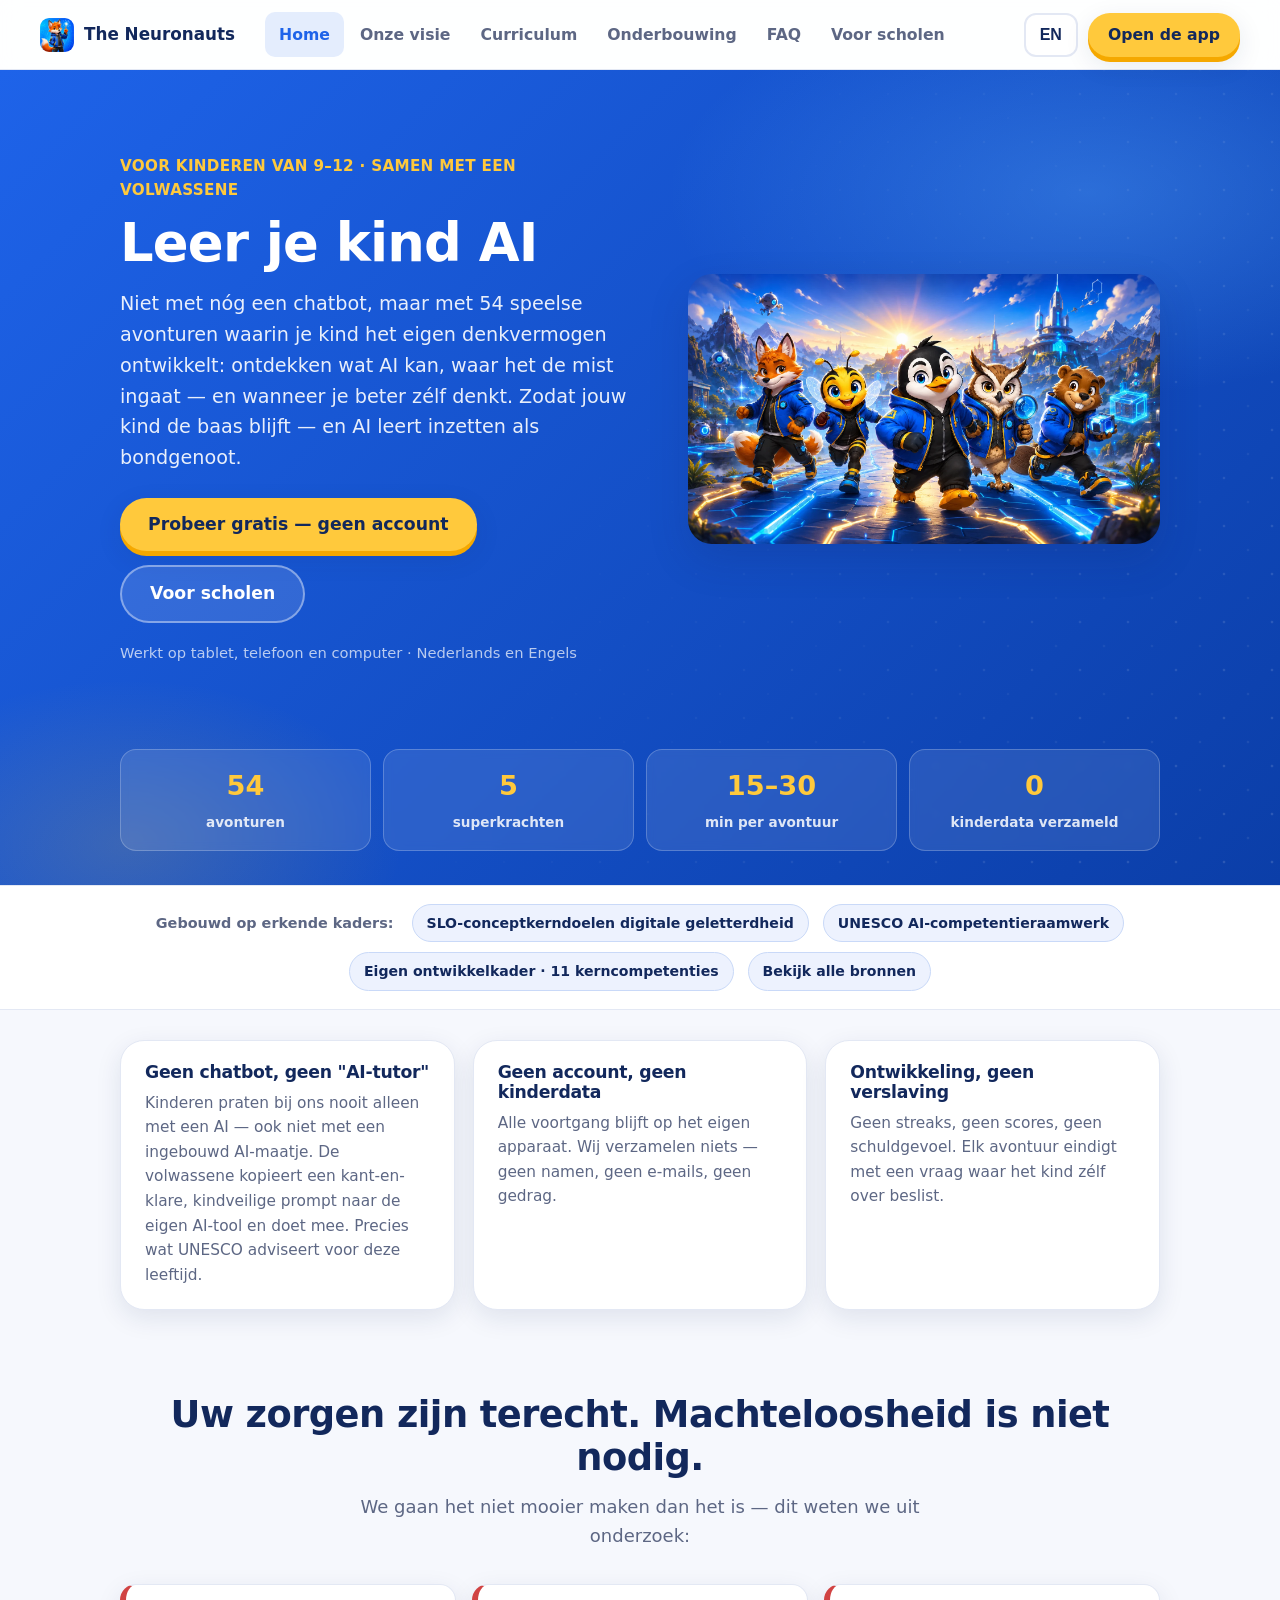
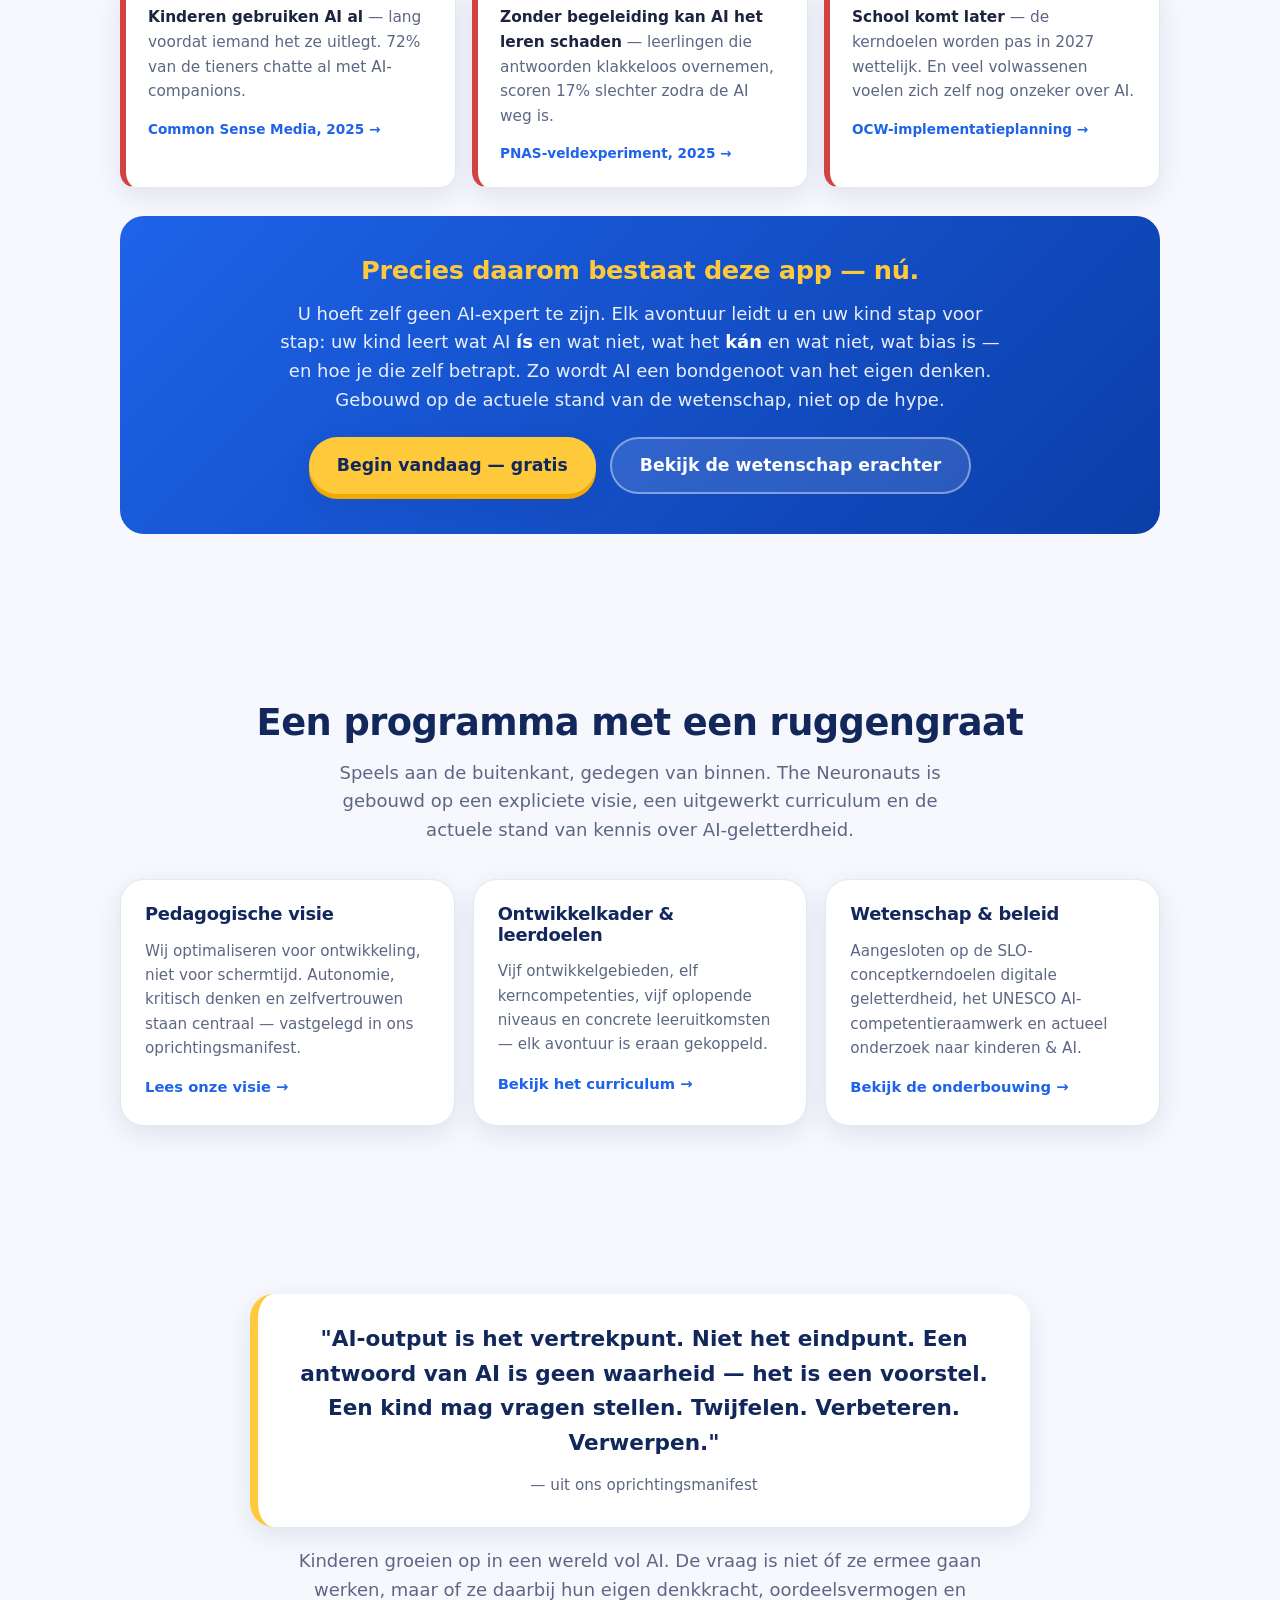
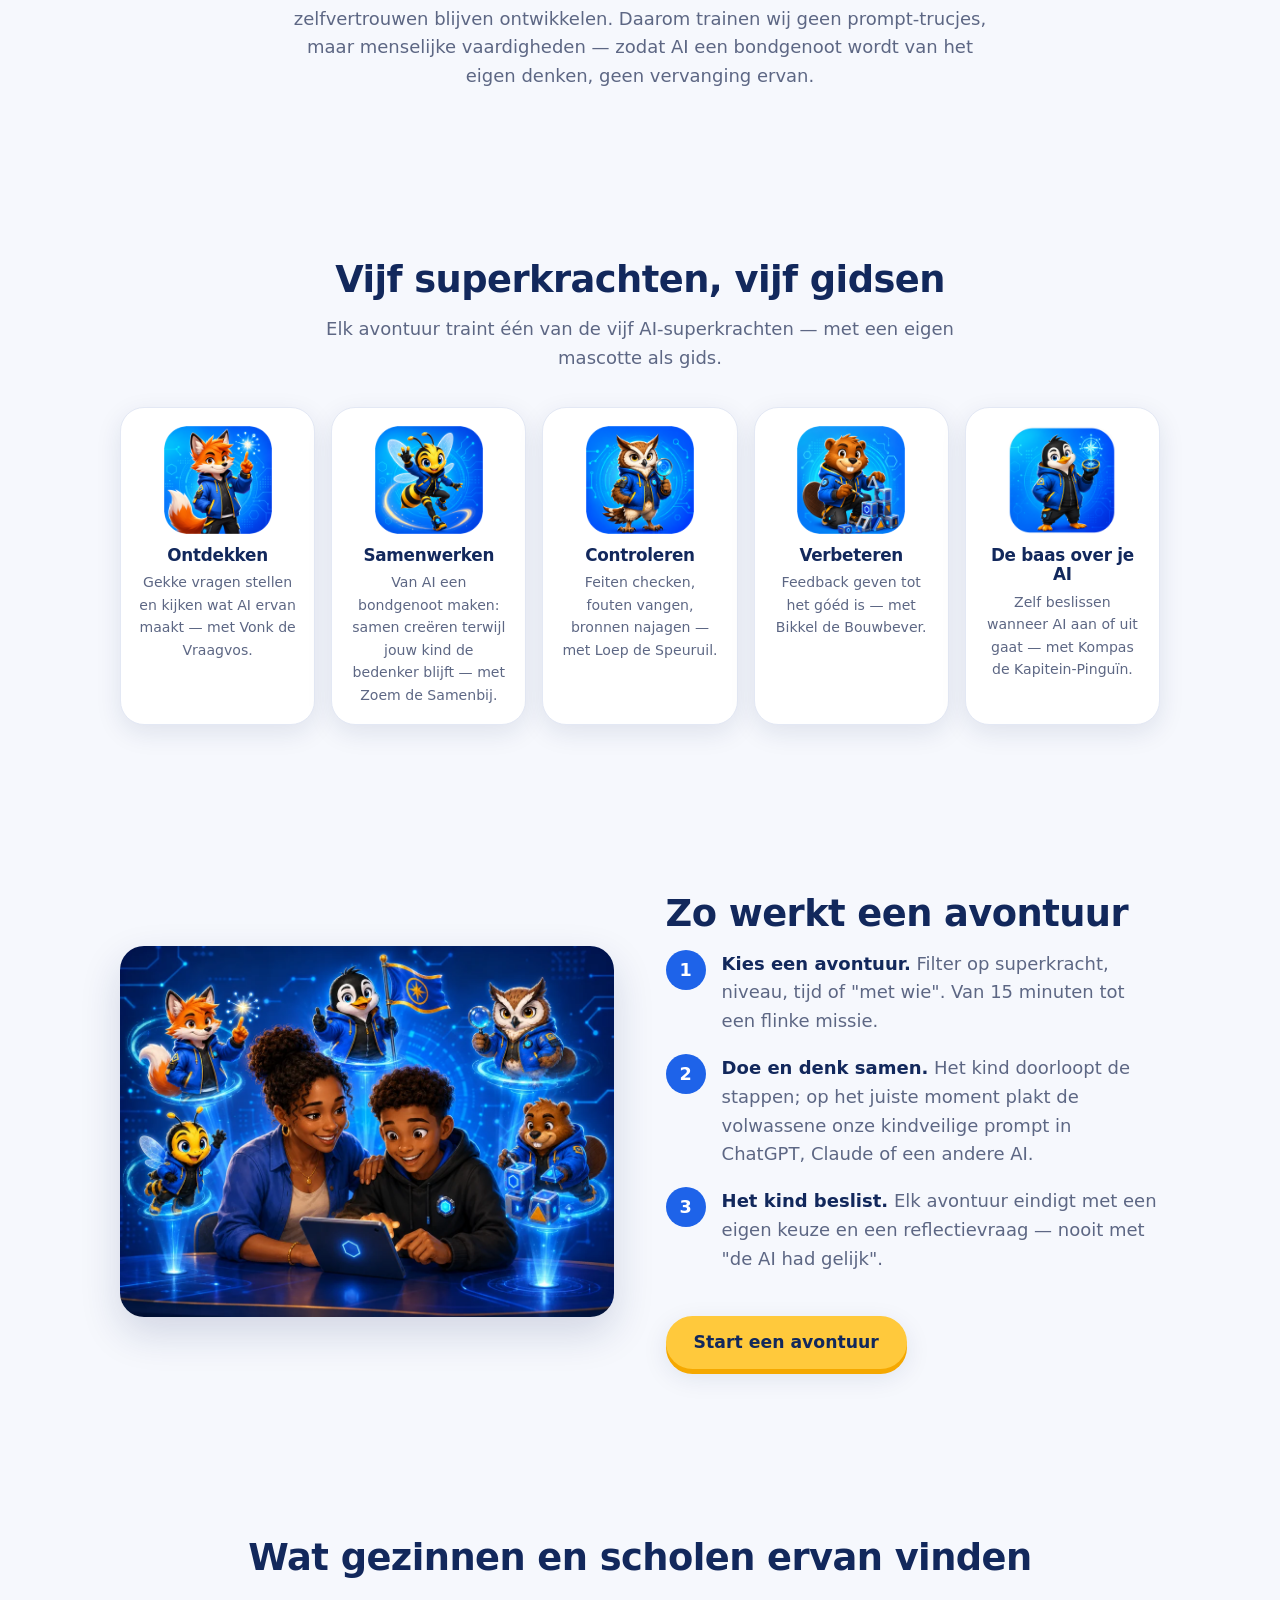
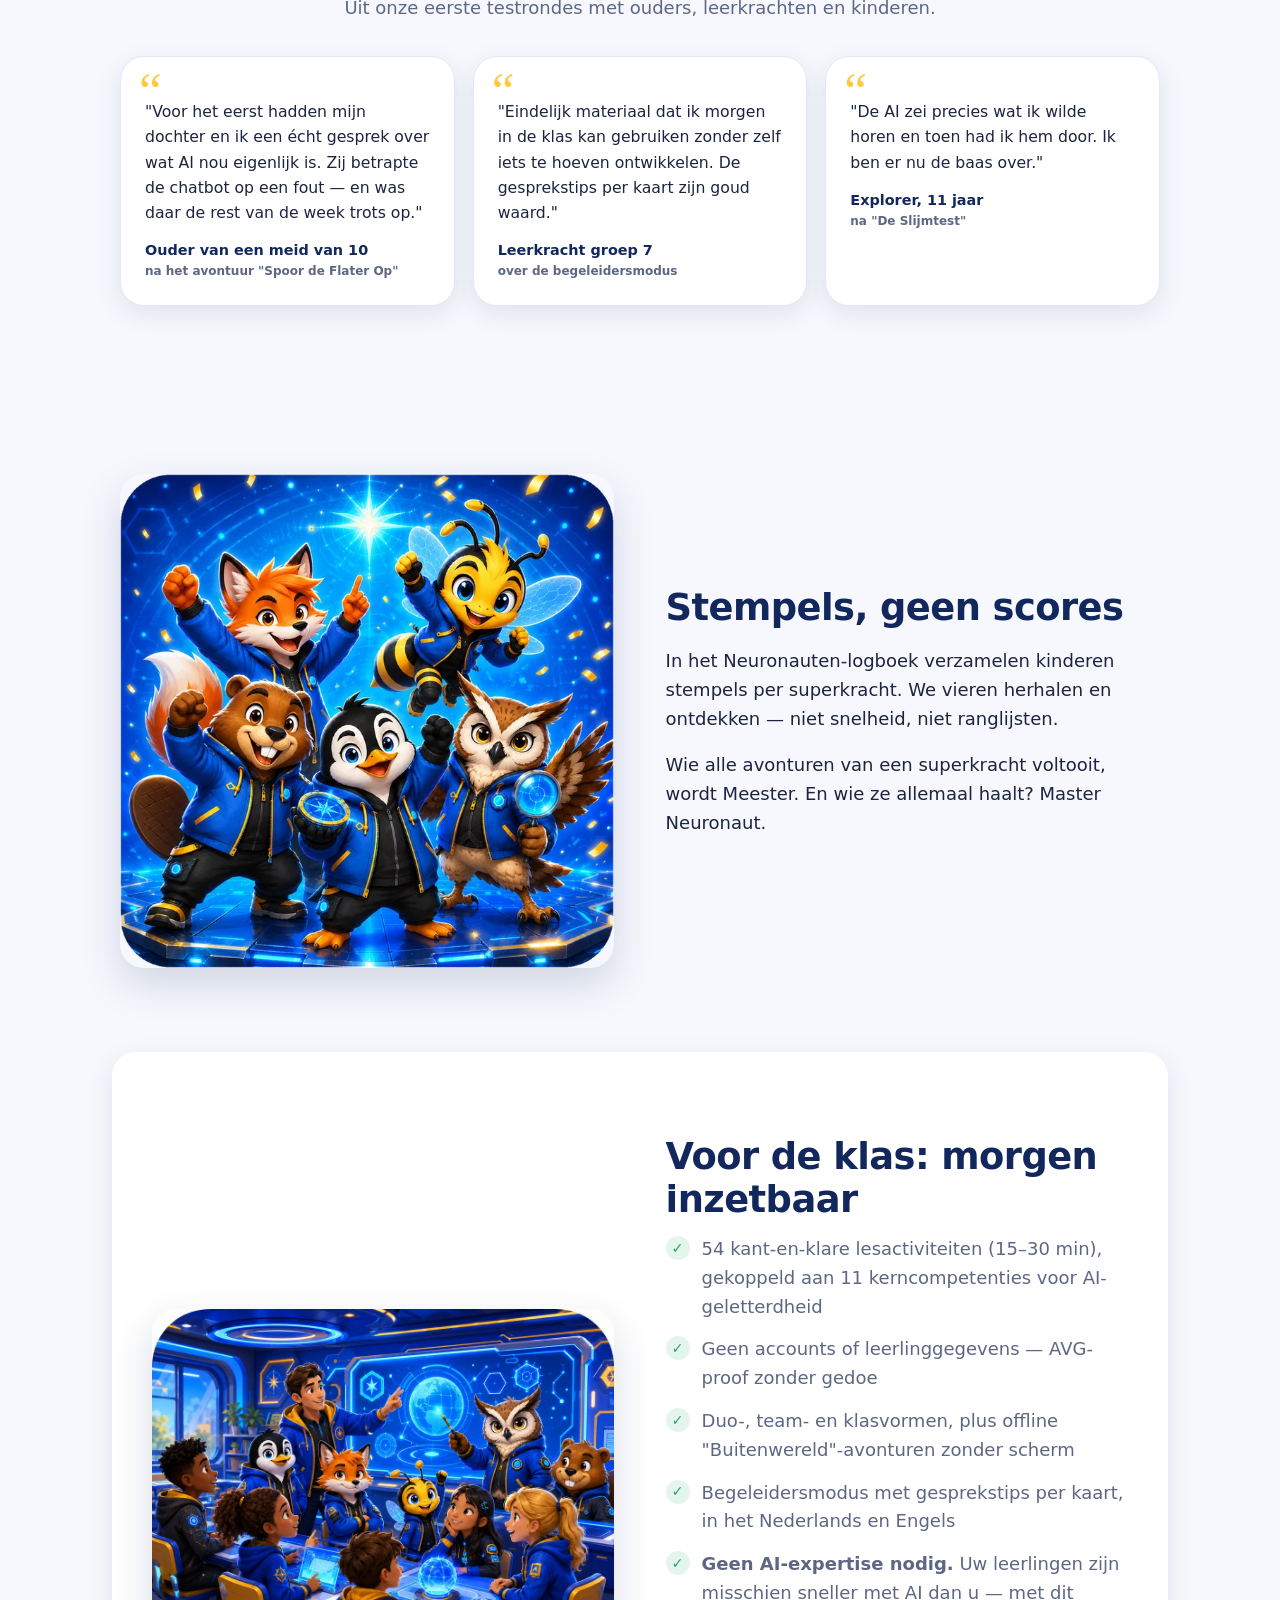
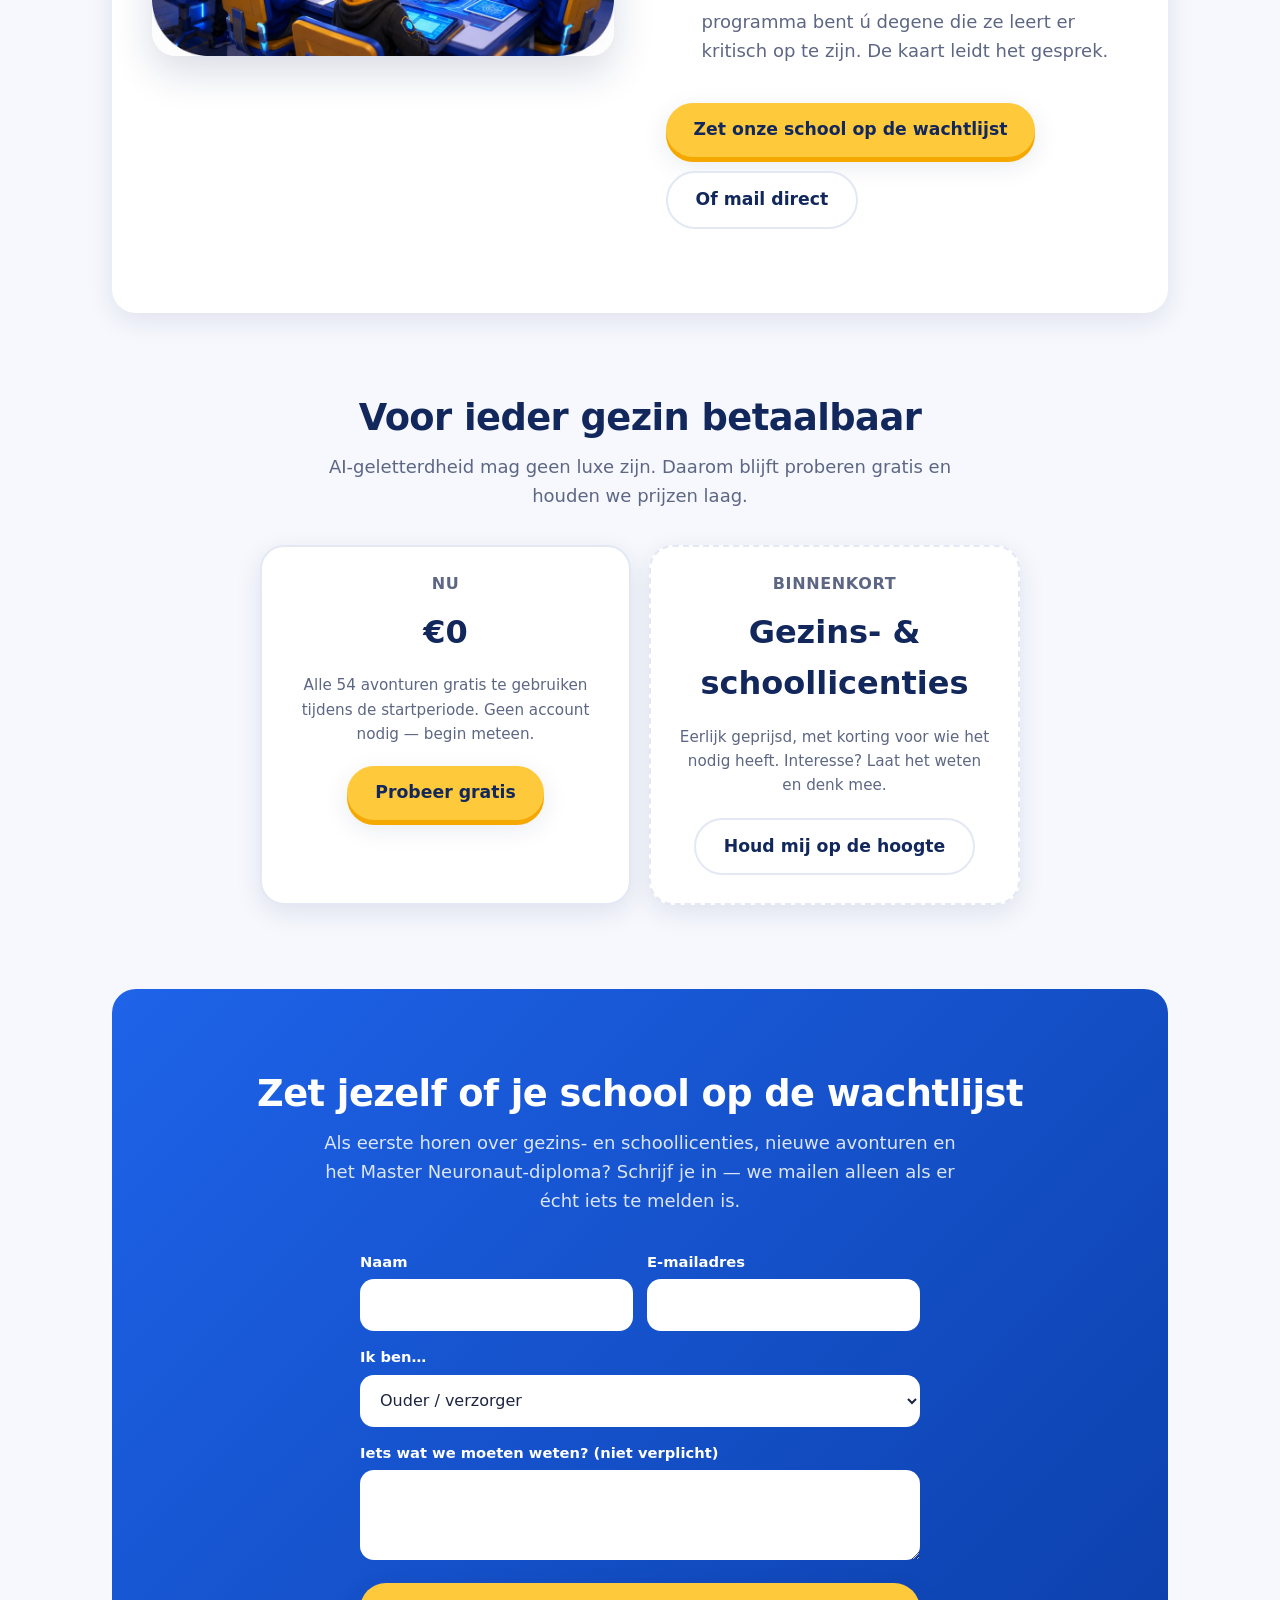
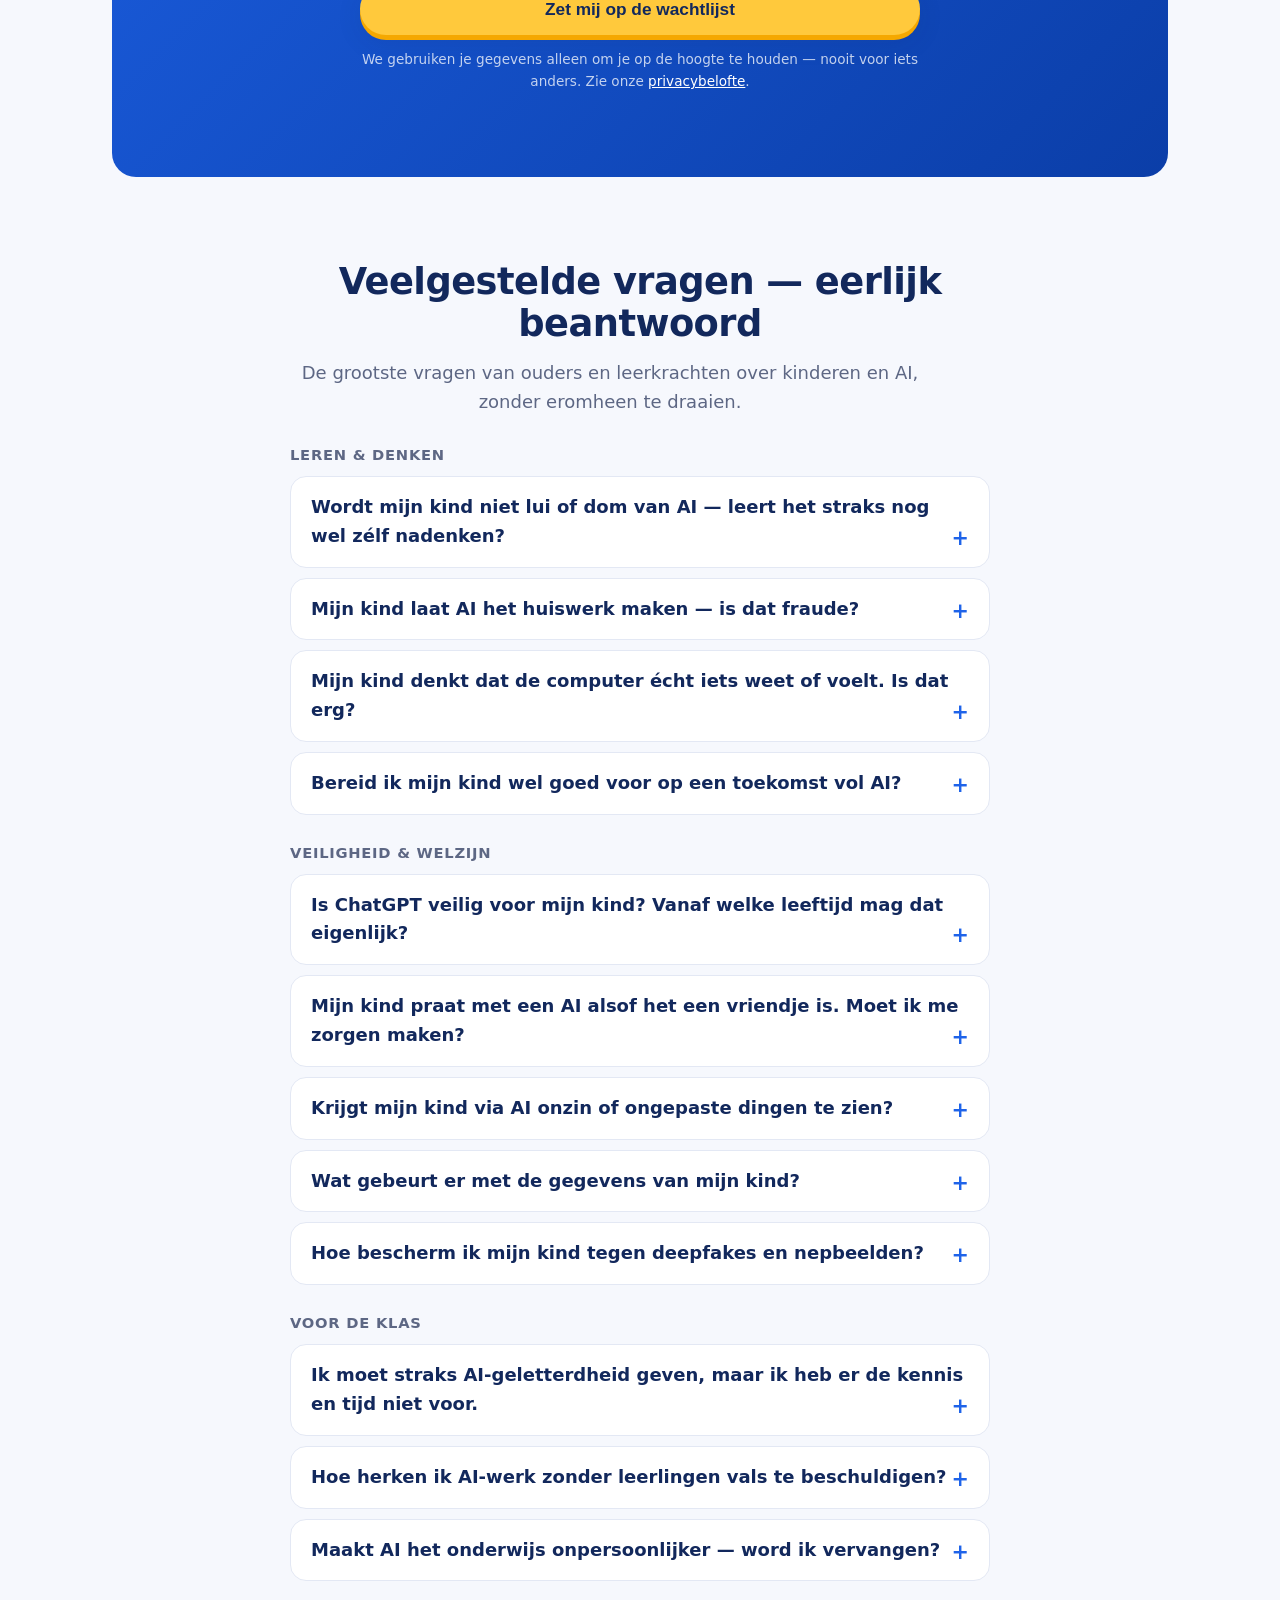
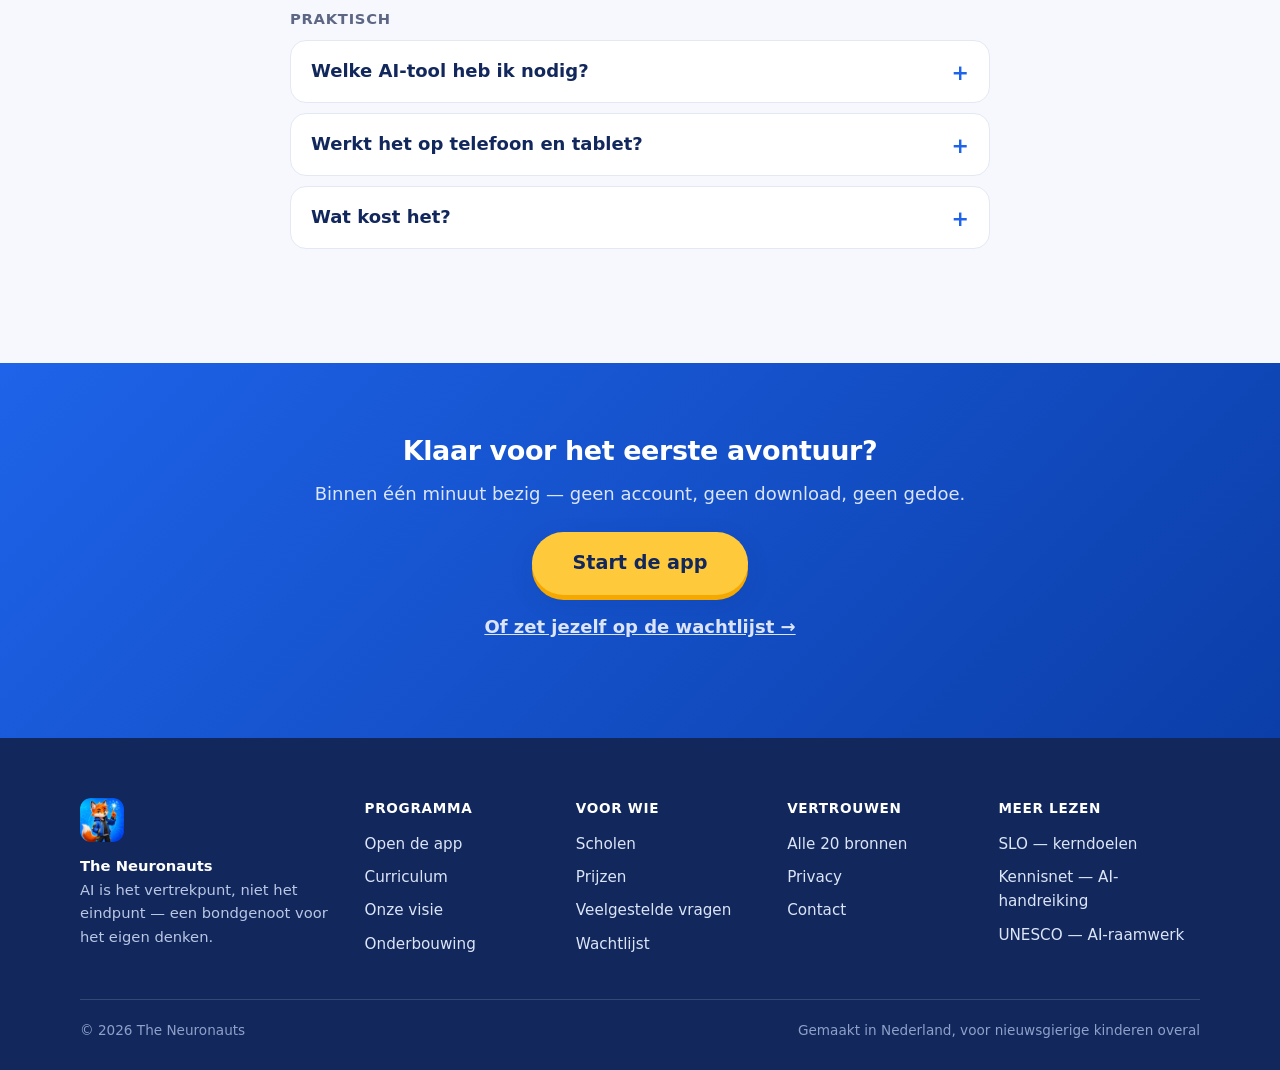
==== commit 43565153: "Add files via upload" ====
--- a/index.html
+++ b/index.html
@@ -4,13 +4,13 @@
   <meta charset="utf-8" />
   <meta name="viewport" content="width=device-width, initial-scale=1, viewport-fit=cover" />
   <meta name="theme-color" content="#0B3EA8" />
-  <title>AI Explorer Academy — AI-avonturen voor kinderen</title>
+  <title>The Neuronauts — Leer je kind AI</title>
   <meta name="description" content="54 speelse AI-avonturen voor kinderen van 9–12. Geen chatbot, geen account, geen verslaving — kinderen leren nieuwsgierig, kritisch en zelfstandig samenwerken met AI. De mens blijft de baas." />
-  <meta property="og:title" content="AI Explorer Academy" />
+  <meta property="og:title" content="The Neuronauts" />
   <meta property="og:description" content="AI-avonturen voor kinderen (9–12): het eigen denkvermogen ontwikkelen en van AI een bondgenoot maken." />
   <meta property="og:type" content="website" />
   <meta property="og:image" content="https://irisfickeryounge.github.io/ai-explorer-academy/site-hero.webp" />
-  <link rel="stylesheet" href="site.css?v=7" />
+  <link rel="stylesheet" href="site.css?v=8" />
   <link rel="icon" href="icon-192.png" />
   <link rel="apple-touch-icon" href="apple-touch-icon.png" />
 </head>
@@ -19,7 +19,7 @@
 <header class="s-topbar">
   <a class="s-brand" href="#top">
     <img src="icon-192.png" alt="" class="s-logo">
-    <span>AI Explorer Academy</span>
+    <span>The Neuronauts</span>
   </a>
   <nav class="s-menu" id="menu">
     <a href="index.html" class="active" data-i18n="navHome">Home</a>
@@ -51,7 +51,7 @@
         </div>
         <p class="s-trust" data-i18n="trust">Werkt op tablet, telefoon en computer · Nederlands en Engels</p>
       </div>
-      <img class="s-hero-img" src="site-hero.webp" alt="De vijf Explorer-mascottes op avontuur" />
+      <img class="s-hero-img" src="site-hero.webp" alt="De vijf Neuronauten op avontuur" />
     </div>
     <div class="s-stats">
       <div class="s-stat"><strong>54</strong><span data-i18n="stat1">avonturen</span></div>
@@ -119,7 +119,7 @@
   <!-- PEDAGOGISCHE PIJLERS -->
   <section class="s-block">
     <h2 data-i18n="pijlersTitle">Een programma met een ruggengraat</h2>
-    <p class="s-block-sub" data-i18n="pijlersSub">Speels aan de buitenkant, gedegen van binnen. AI Explorer Academy is gebouwd op een expliciete visie, een uitgewerkt curriculum en de actuele stand van kennis over AI-geletterdheid.</p>
+    <p class="s-block-sub" data-i18n="pijlersSub">Speels aan de buitenkant, gedegen van binnen. The Neuronauts is gebouwd op een expliciete visie, een uitgewerkt curriculum en de actuele stand van kennis over AI-geletterdheid.</p>
     <div class="s-pijlers">
       <div class="s-pijler">
         <h3 data-i18n="pijler1t">Pedagogische visie</h3>
@@ -202,8 +202,8 @@
     <div class="s-how-grid reverse">
       <div>
         <h2 data-i18n="ppTitle">Stempels, geen scores</h2>
-        <p data-i18n="pp1">In het Explorer Paspoort verzamelen kinderen stempels per superkracht. We vieren herhalen en ontdekken — niet snelheid, niet ranglijsten.</p>
-        <p data-i18n="pp2">Wie alle avonturen van een superkracht voltooit, wordt Meester. En wie ze allemaal haalt? Master Explorer.</p>
+        <p data-i18n="pp1">In het Neuronauten-logboek verzamelen kinderen stempels per superkracht. We vieren herhalen en ontdekken — niet snelheid, niet ranglijsten.</p>
+        <p data-i18n="pp2">Wie alle avonturen van een superkracht voltooit, wordt Meester. En wie ze allemaal haalt? Master Neuronaut.</p>
       </div>
       <img class="s-how-img" src="art-viering.webp" alt="De mascottes vieren feest" />
     </div>
@@ -212,7 +212,7 @@
   <!-- VOOR SCHOLEN -->
   <section class="s-block s-schools" id="scholen">
     <div class="s-how-grid">
-      <img class="s-how-img" src="site-klas.webp" alt="Klas werkt met AI Explorer Academy" />
+      <img class="s-how-img" src="site-klas.webp" alt="Klas werkt met The Neuronauts" />
       <div>
         <h2 data-i18n="schoolTitle">Voor de klas: morgen inzetbaar</h2>
         <ul class="s-checks">
@@ -253,9 +253,9 @@
   <!-- WACHTLIJST -->
   <section class="s-block s-wachtlijst" id="wachtlijst">
     <h2 data-i18n="wlTitle">Zet jezelf of je school op de wachtlijst</h2>
-    <p class="s-block-sub" data-i18n="wlSub">Als eerste horen over gezins- en schoollicenties, nieuwe avonturen en het Master Explorer-diploma? Schrijf je in — we mailen alleen als er écht iets te melden is.</p>
+    <p class="s-block-sub" data-i18n="wlSub">Als eerste horen over gezins- en schoollicenties, nieuwe avonturen en het Master Neuronaut-diploma? Schrijf je in — we mailen alleen als er écht iets te melden is.</p>
     <form class="s-form" action="https://formsubmit.co/irisfickeryounge@gmail.com" method="POST">
-      <input type="hidden" name="_subject" value="Wachtlijst AI Explorer Academy">
+      <input type="hidden" name="_subject" value="Wachtlijst The Neuronauts">
       <input type="hidden" name="_captcha" value="false">
       <input type="hidden" name="_template" value="table">
       <input type="hidden" name="_next" value="https://irisfickeryounge.github.io/ai-explorer-academy/bedankt.html">
@@ -331,7 +331,7 @@
   <div class="s-footgrid">
     <div class="s-footbrand">
       <img src="icon-192.png" alt="">
-      <p><strong style="color:#fff">AI Explorer Academy</strong><br>
+      <p><strong style="color:#fff">The Neuronauts</strong><br>
       <span data-i18n="footTag">AI is het vertrekpunt, niet het eindpunt — een bondgenoot voor het eigen denken.</span></p>
     </div>
     <div class="s-footcol">
@@ -370,11 +370,11 @@
     </div>
   </div>
   <div class="s-footbottom">
-    <span>© 2026 AI Explorer Academy</span>
+    <span>© 2026 The Neuronauts</span>
     <span data-i18n="footMade">Gemaakt in Nederland, voor nieuwsgierige kinderen overal</span>
   </div>
 </footer>
 
-<script src="site.js?v=7"></script>
+<script src="site.js?v=8"></script>
 </body>
 </html>
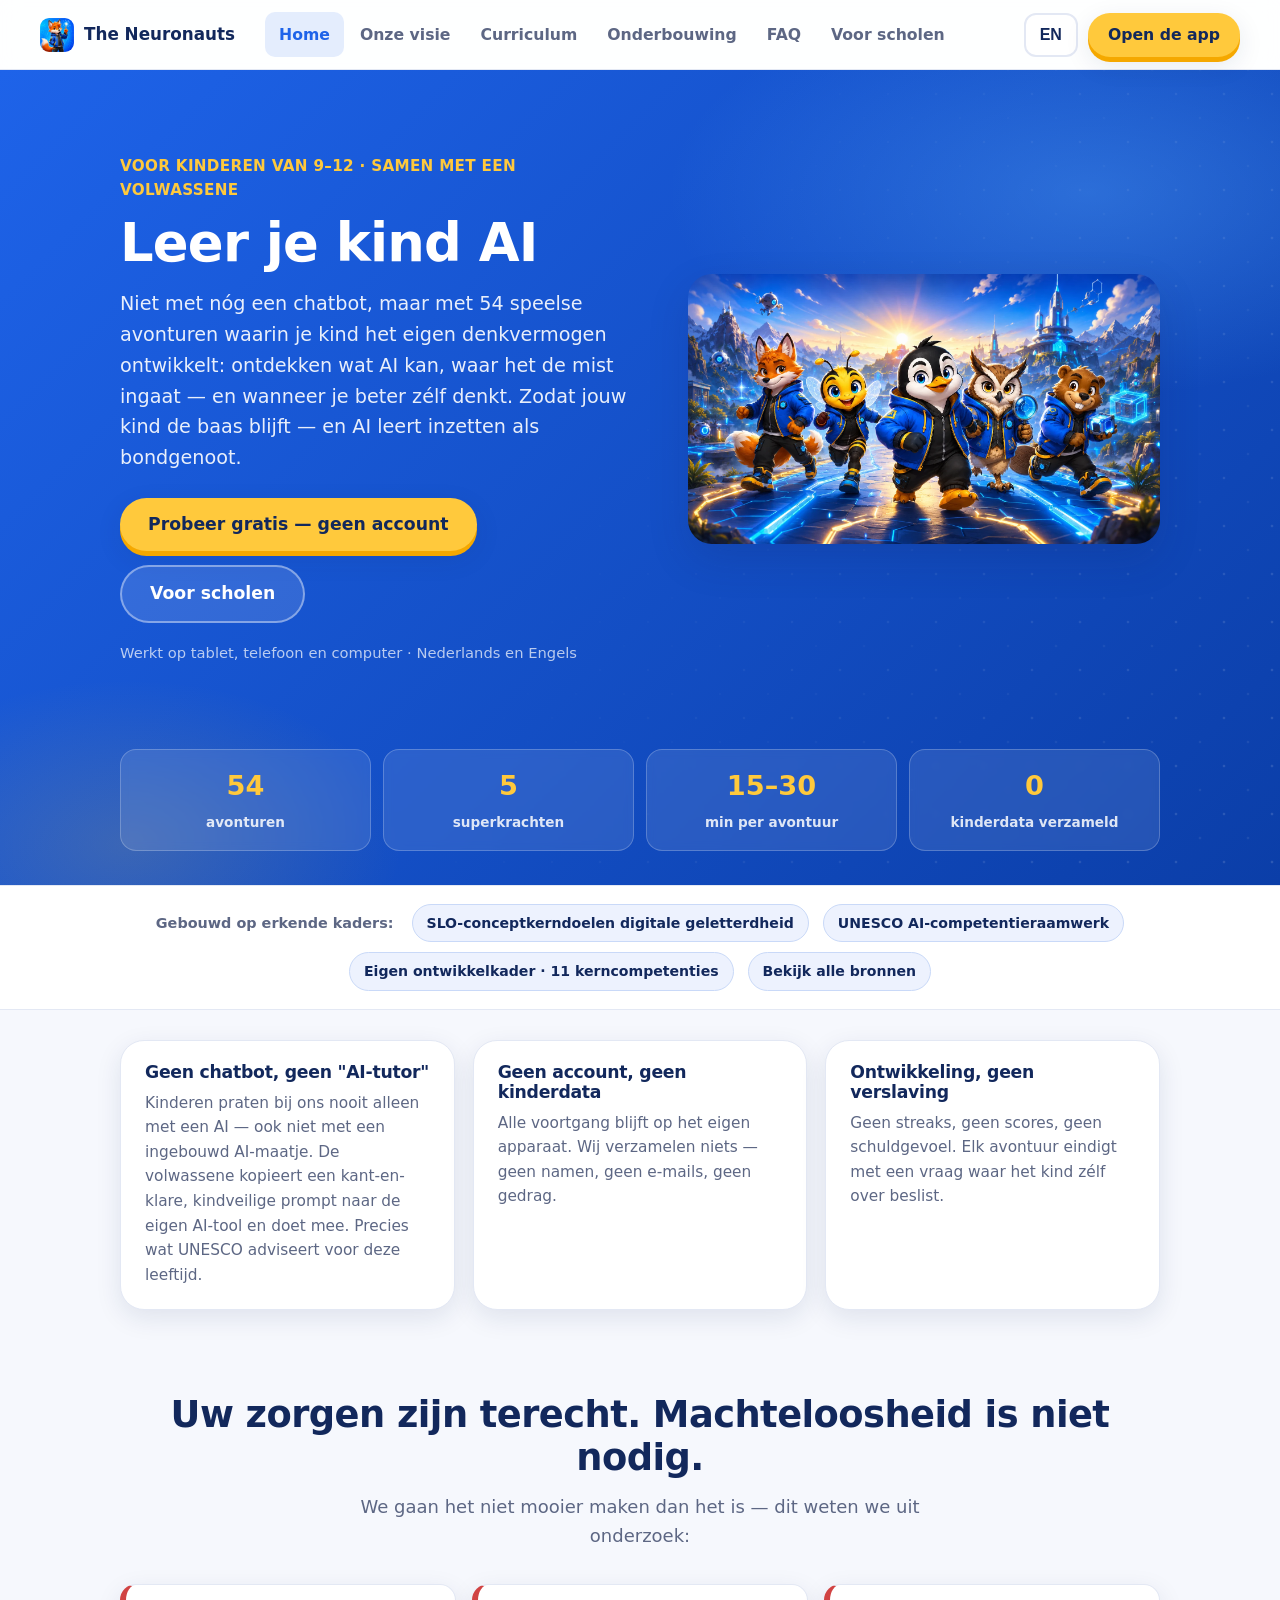
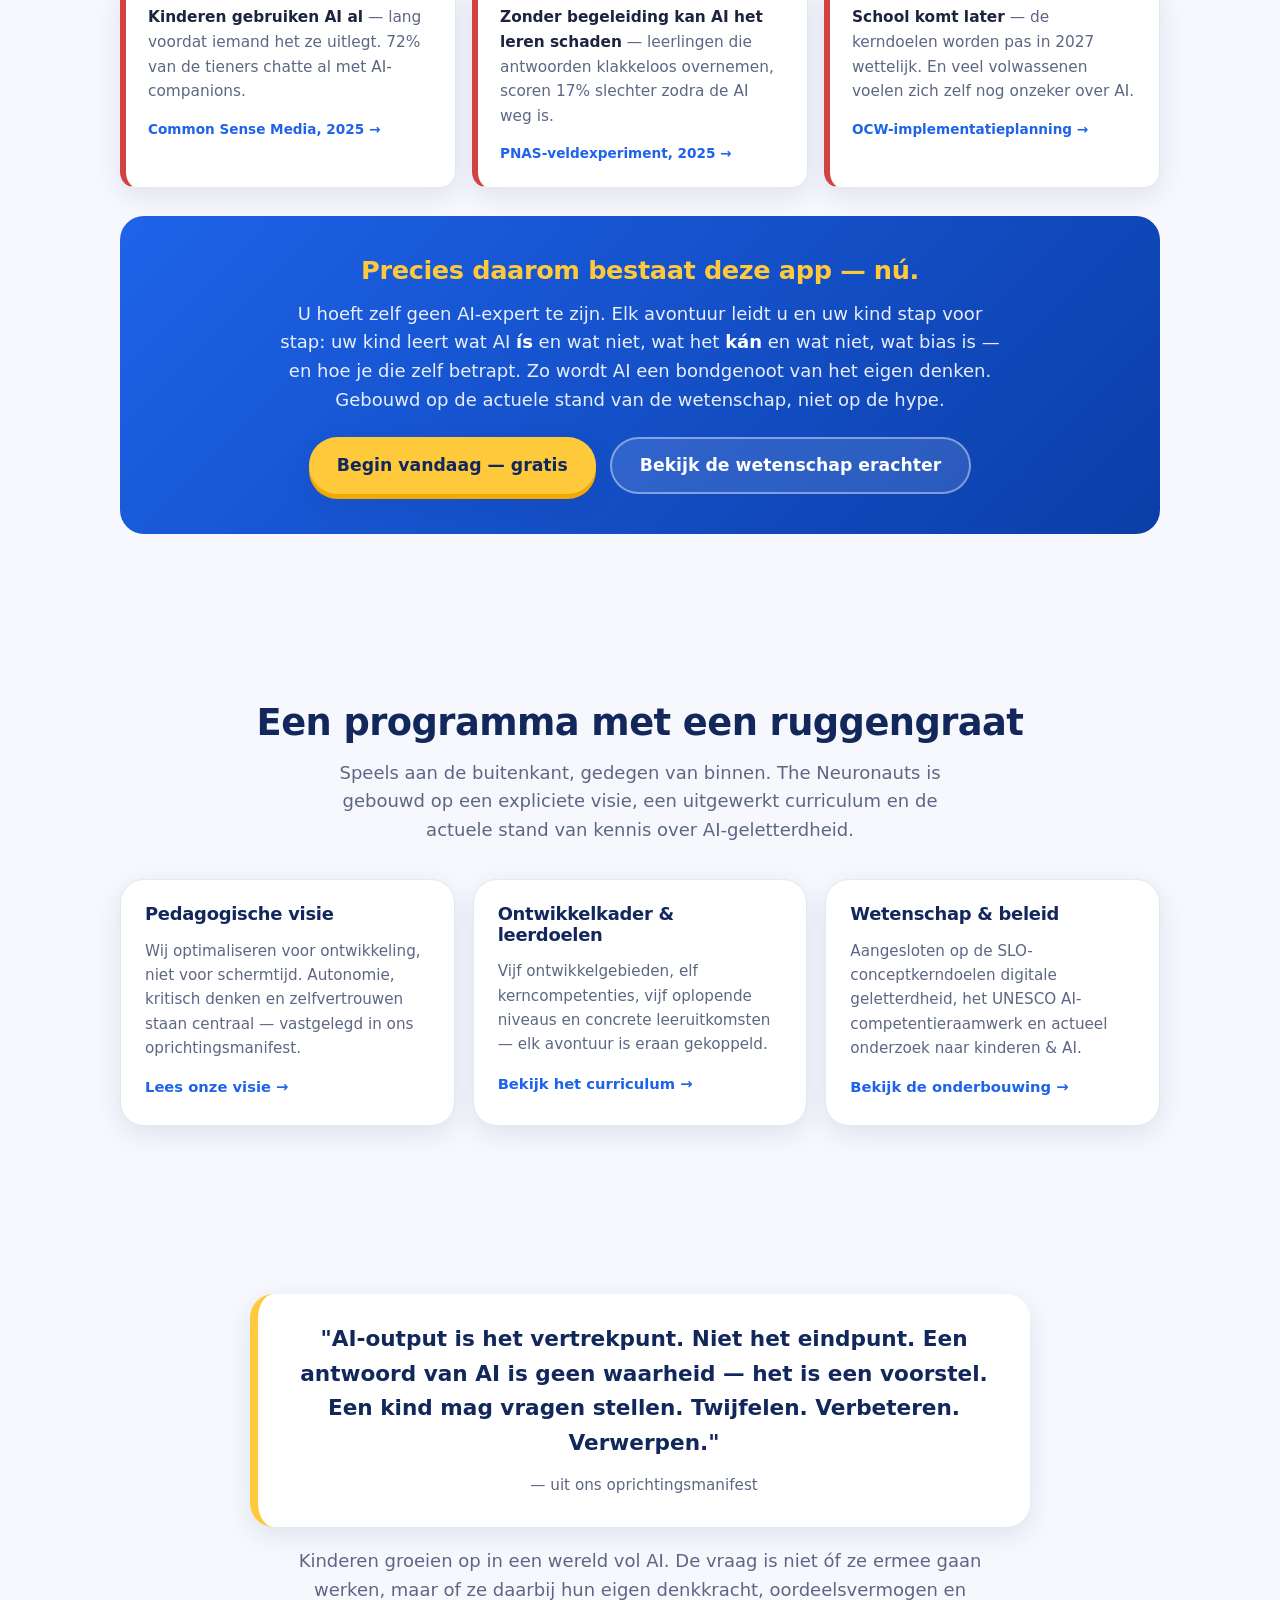
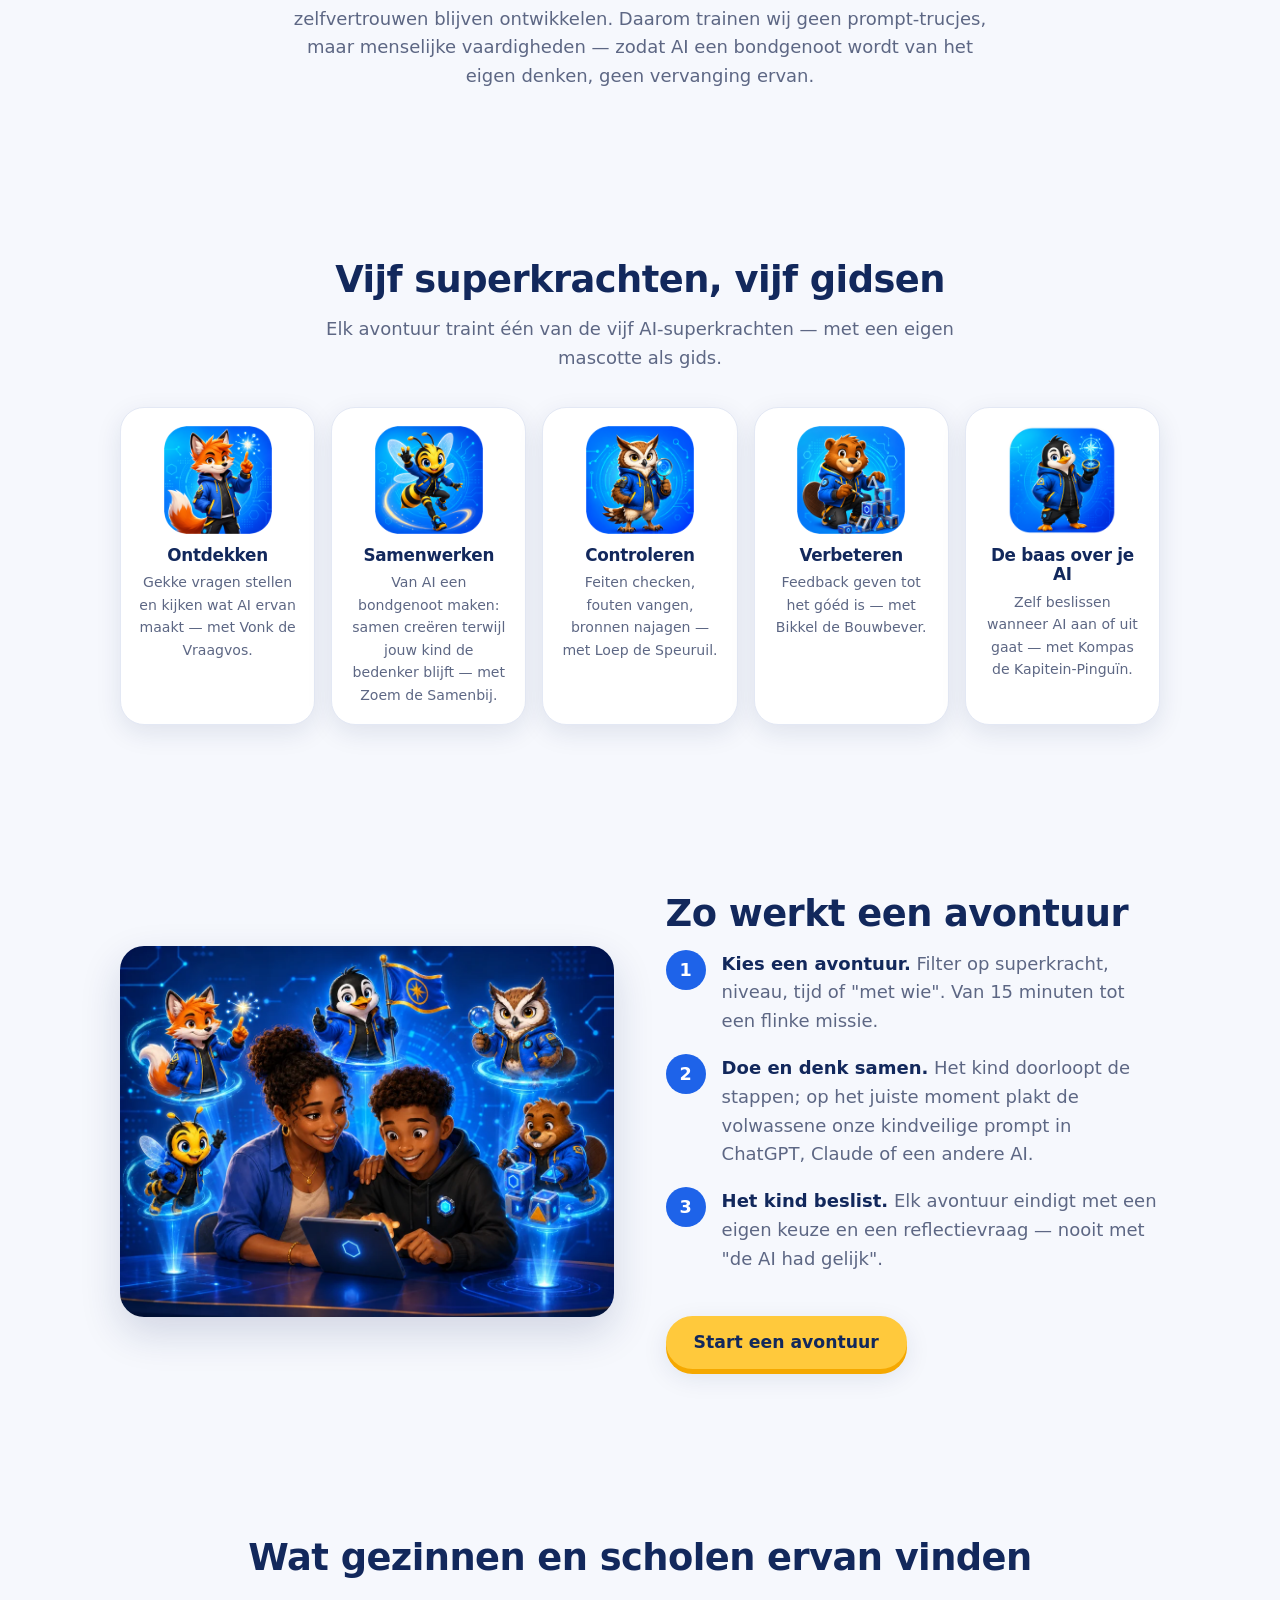
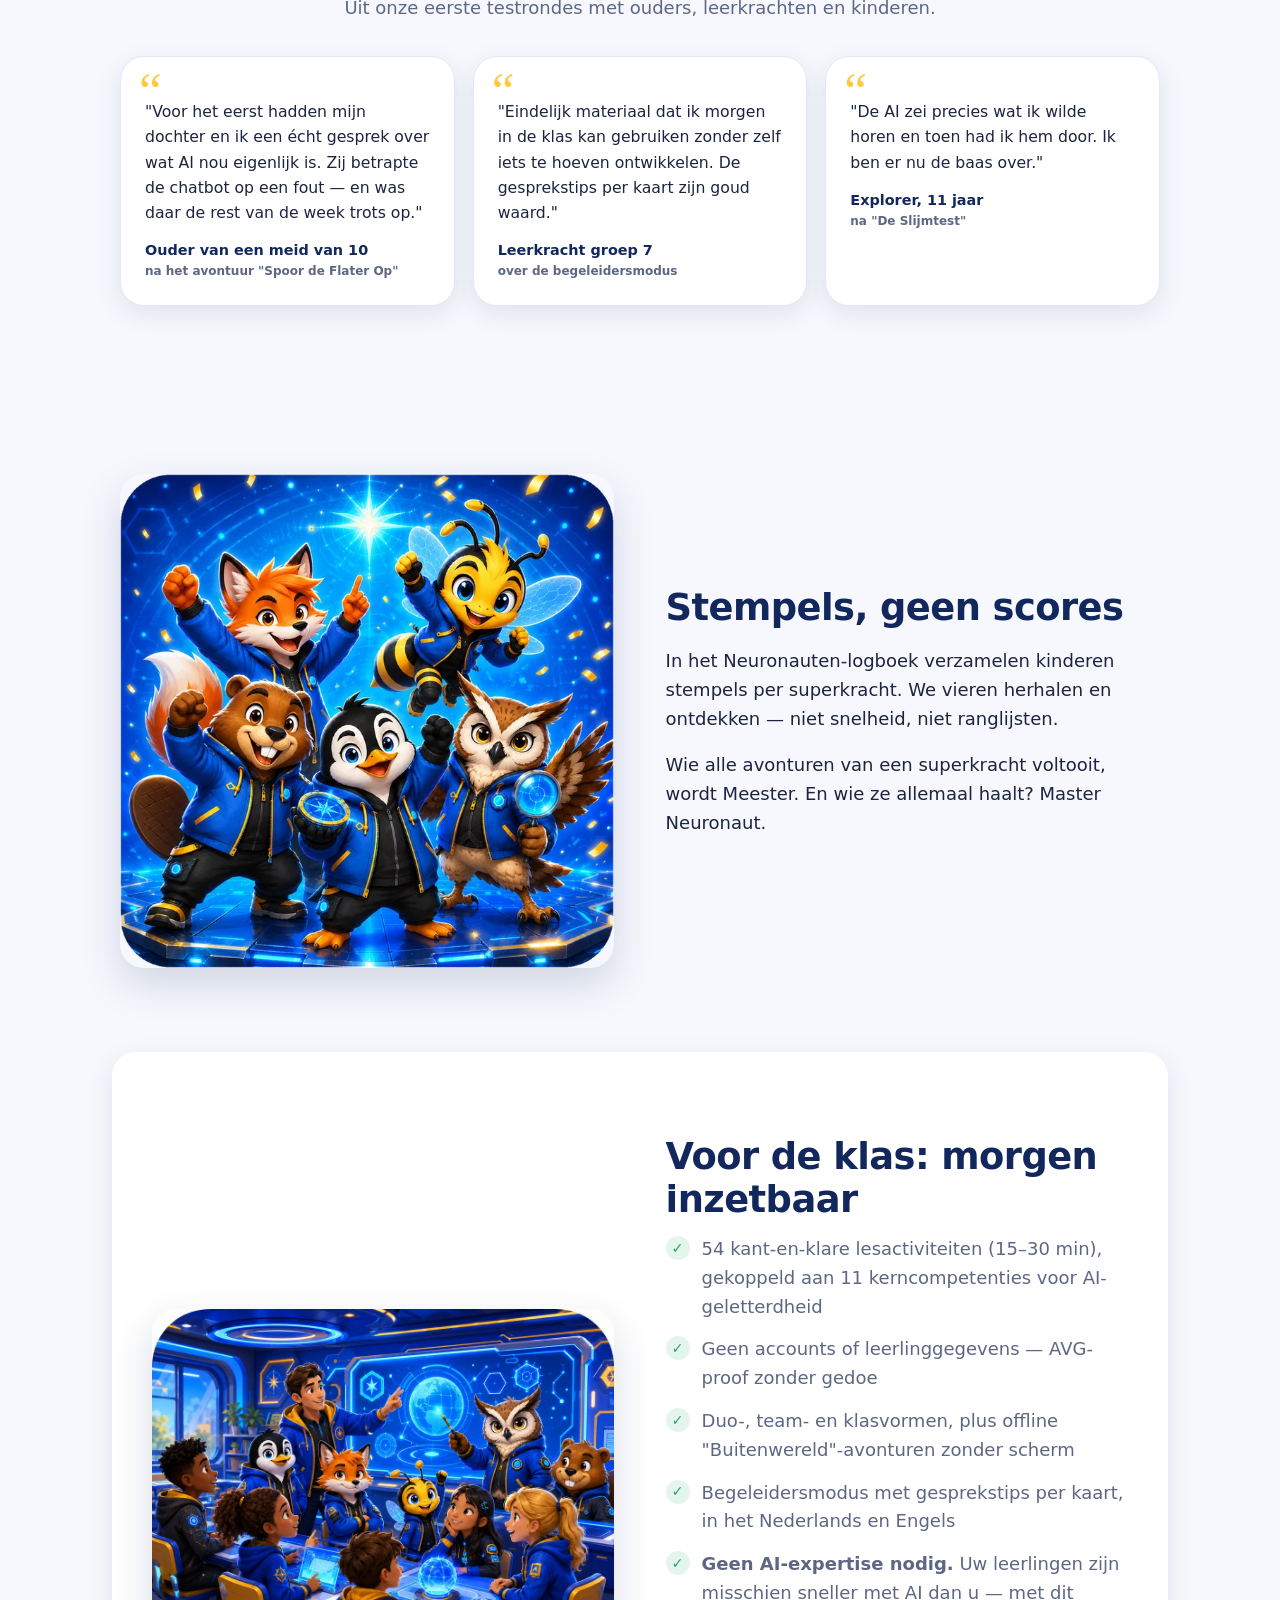
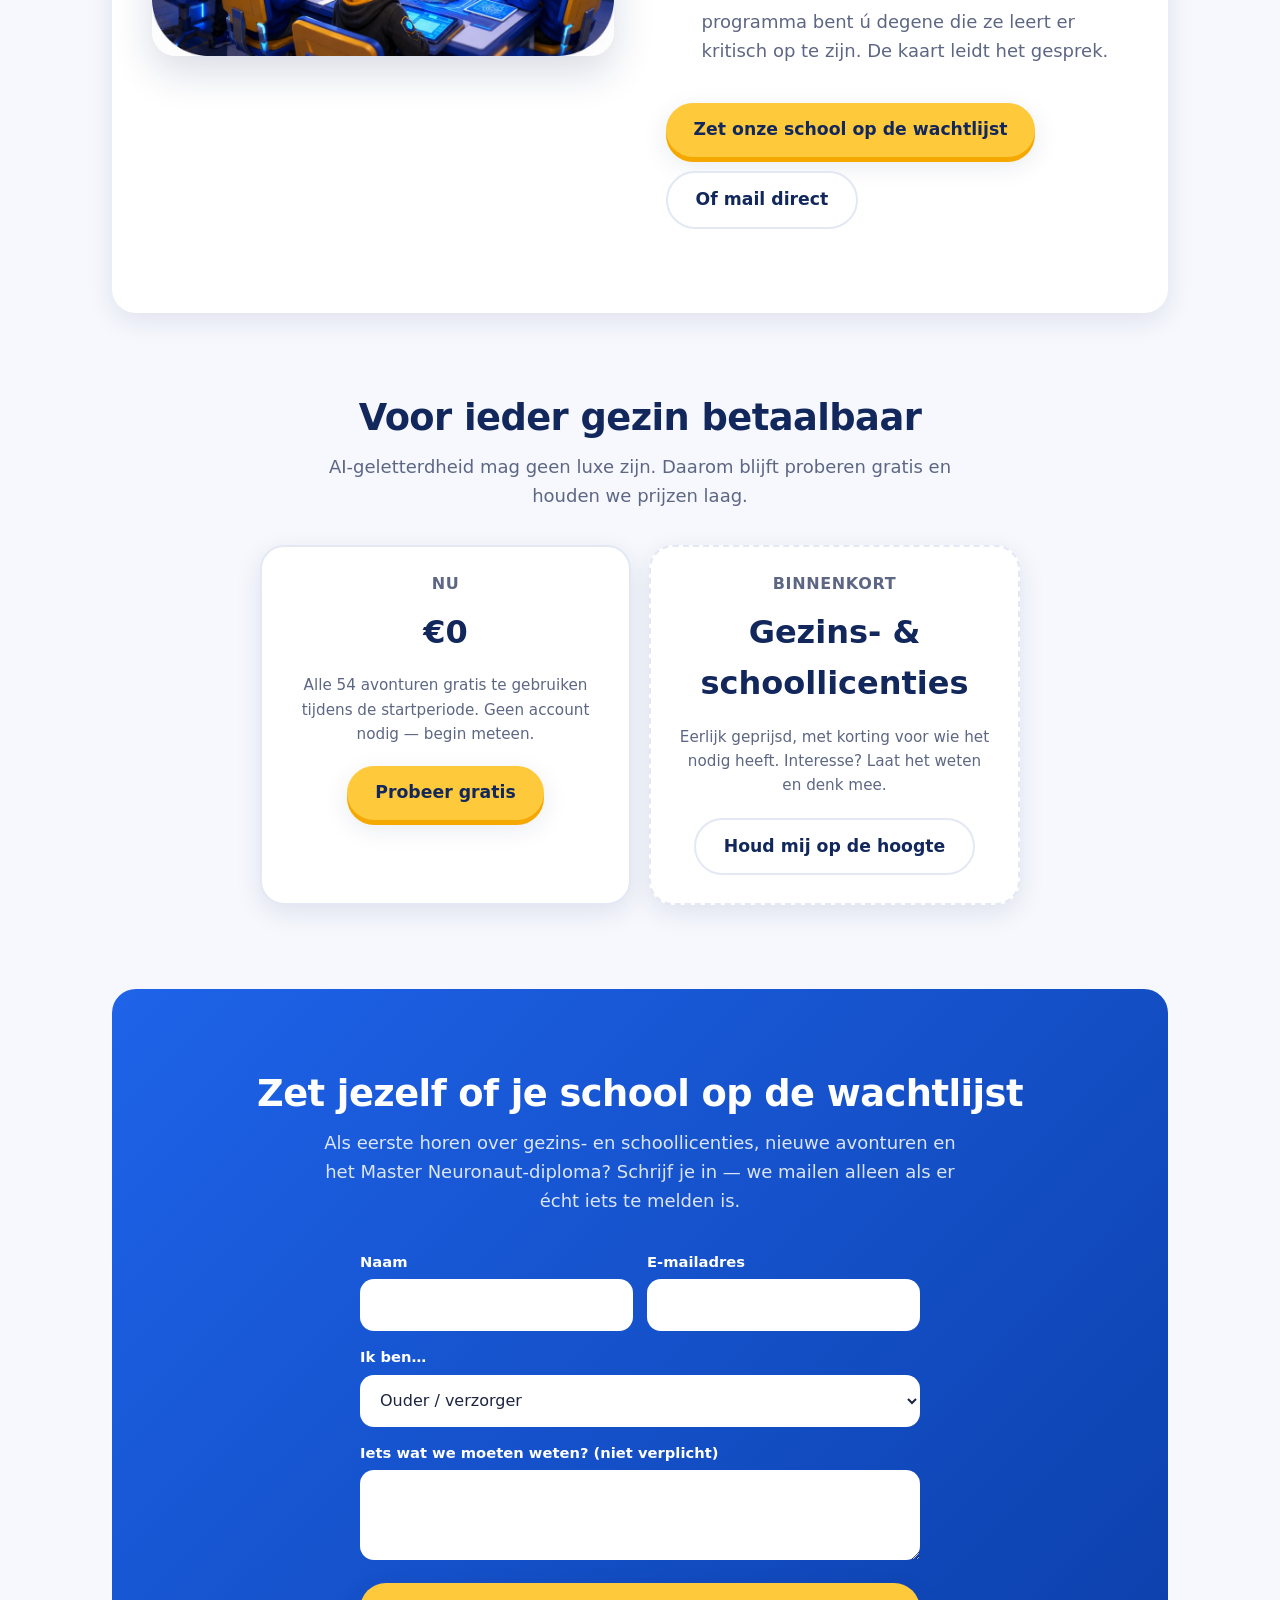
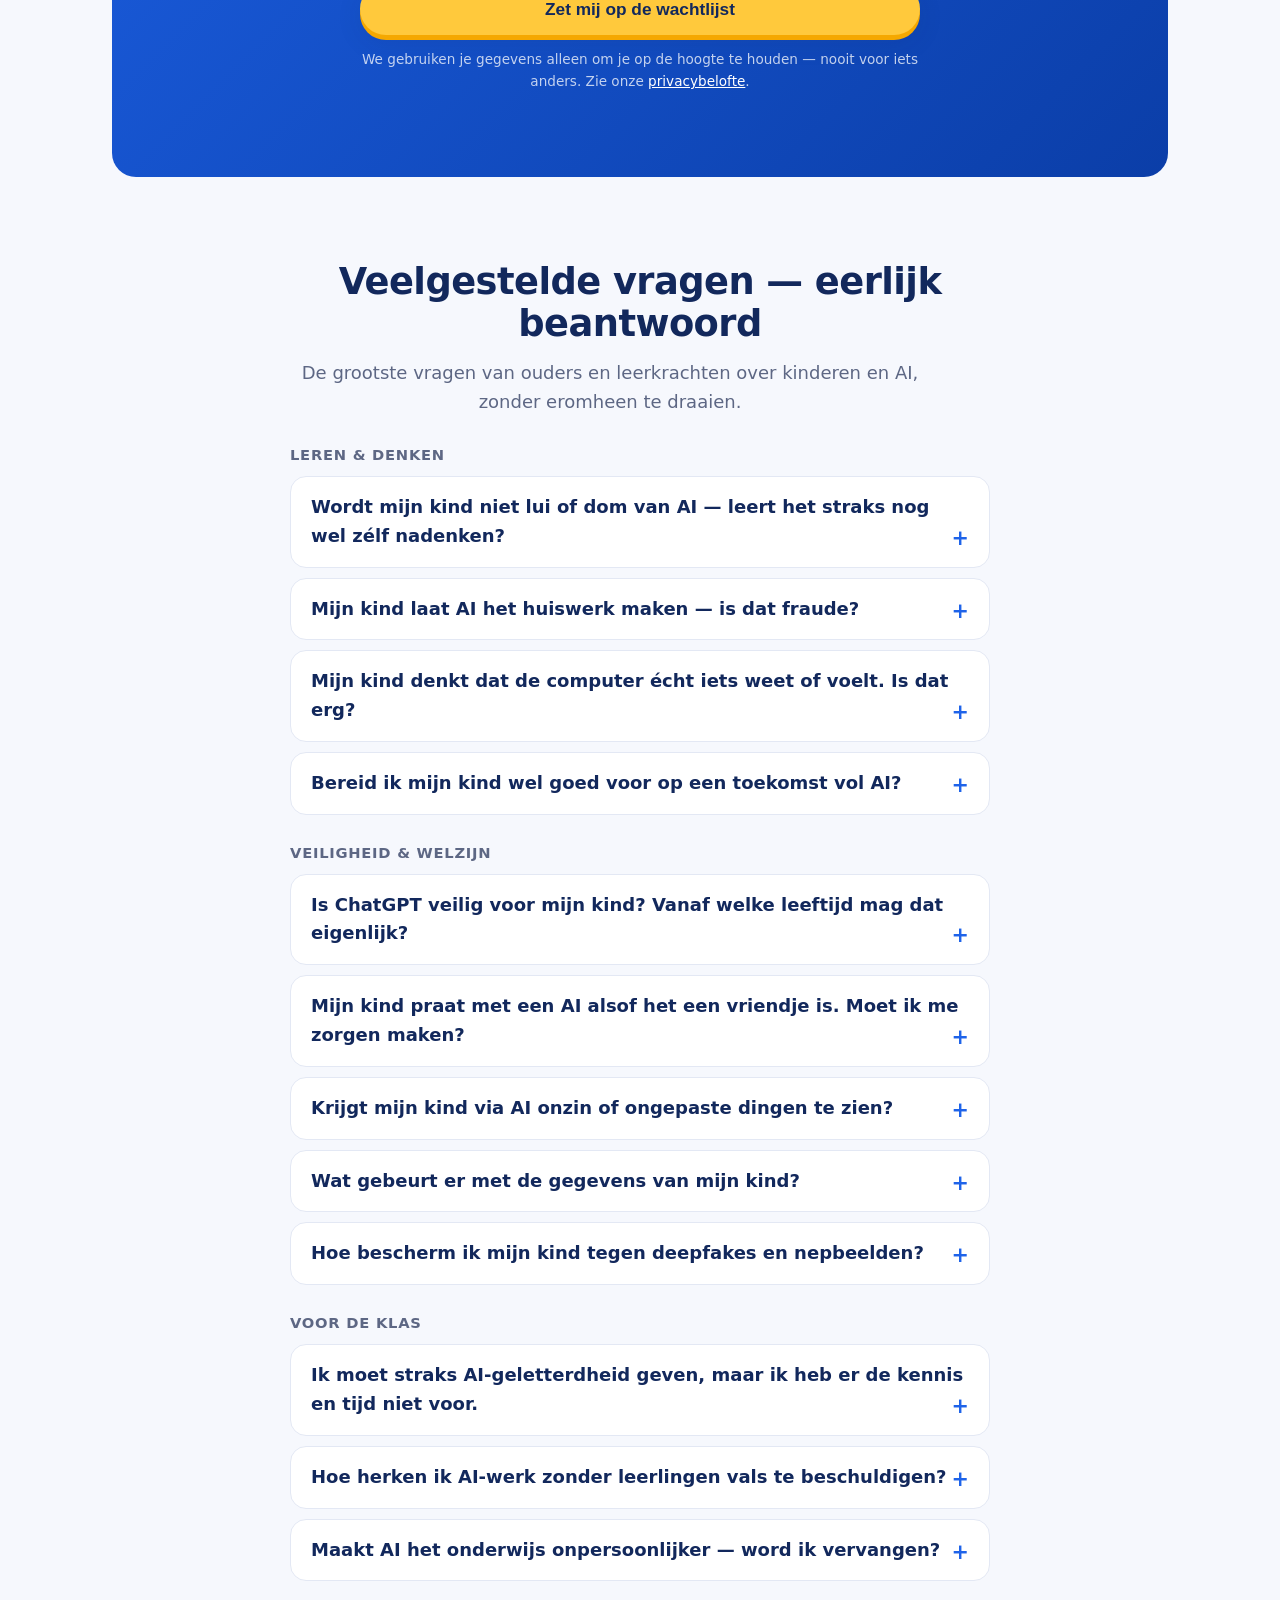
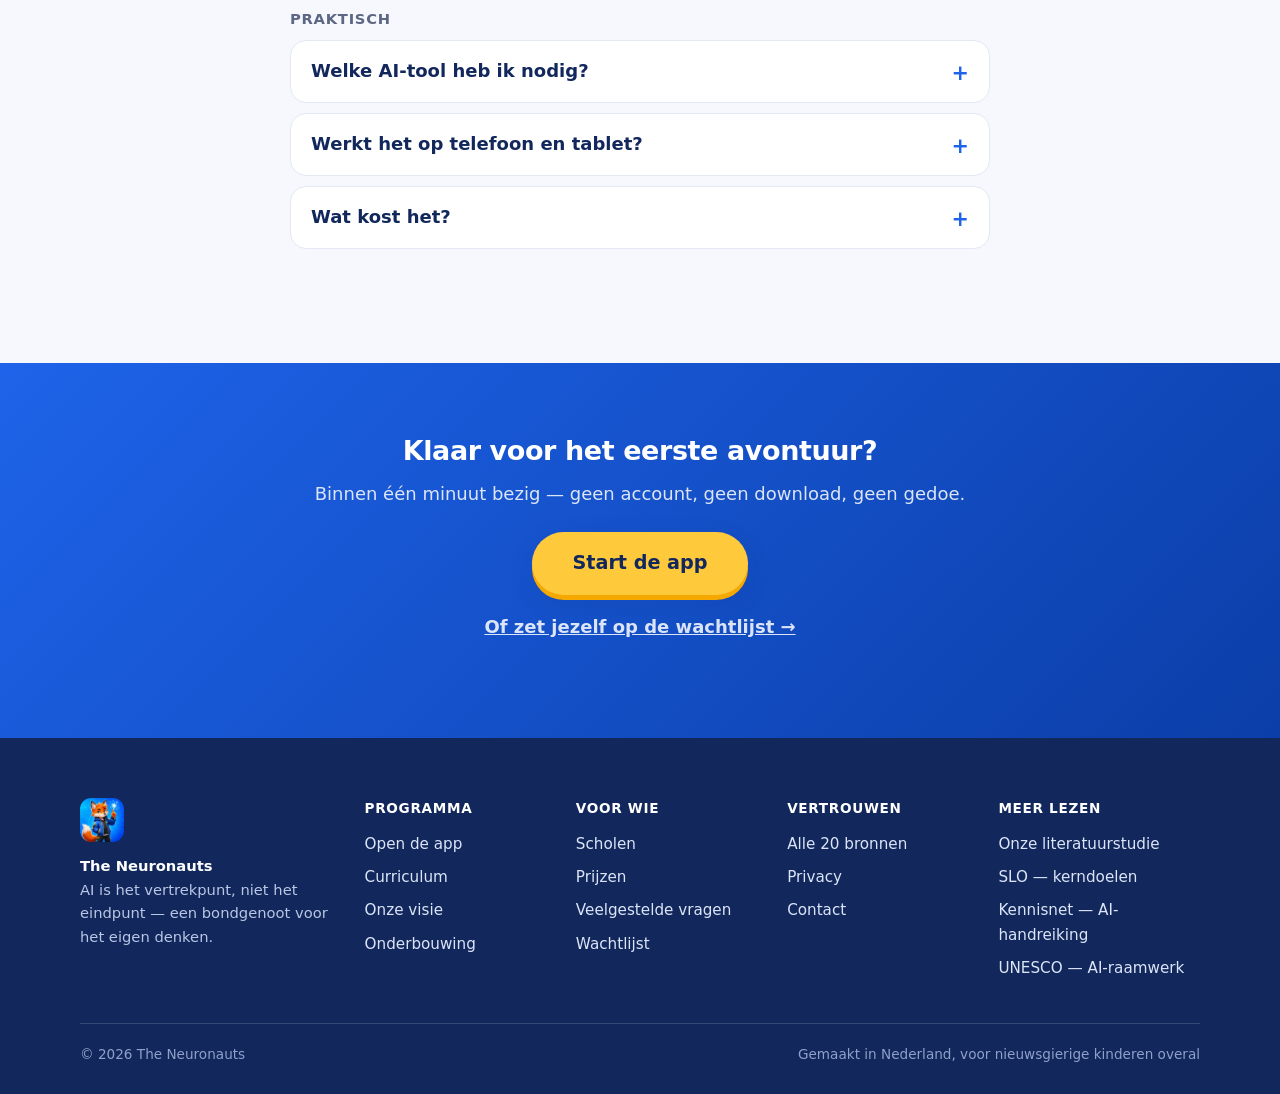
==== commit bde2f685: "Add files via upload" ====
--- a/index.html
+++ b/index.html
@@ -10,7 +10,7 @@
   <meta property="og:description" content="AI-avonturen voor kinderen (9–12): het eigen denkvermogen ontwikkelen en van AI een bondgenoot maken." />
   <meta property="og:type" content="website" />
   <meta property="og:image" content="https://irisfickeryounge.github.io/ai-explorer-academy/site-hero.webp" />
-  <link rel="stylesheet" href="site.css?v=8" />
+  <link rel="stylesheet" href="site.css?v=10" />
   <link rel="icon" href="icon-192.png" />
   <link rel="apple-touch-icon" href="apple-touch-icon.png" />
 </head>
@@ -363,6 +363,7 @@
     <div class="s-footcol">
       <h5 data-i18n="footLezen">Meer lezen</h5>
       <ul>
+        <li><a href="metareview.html" data-i18n="footStudie">Onze literatuurstudie</a></li>
         <li><a href="https://www.actualisatiekerndoelen.nl/digitalegeletterdheid" target="_blank" rel="noopener">SLO — kerndoelen</a></li>
         <li><a href="https://www.kennisnet.nl/artificial-intelligence/handreiking-ai-in-het-onderwijs/" target="_blank" rel="noopener">Kennisnet — AI-handreiking</a></li>
         <li><a href="https://www.unesco.org/en/articles/ai-competency-framework-students" target="_blank" rel="noopener">UNESCO — AI-raamwerk</a></li>
@@ -375,6 +376,6 @@
   </div>
 </footer>
 
-<script src="site.js?v=8"></script>
+<script src="site.js?v=10"></script>
 </body>
 </html>
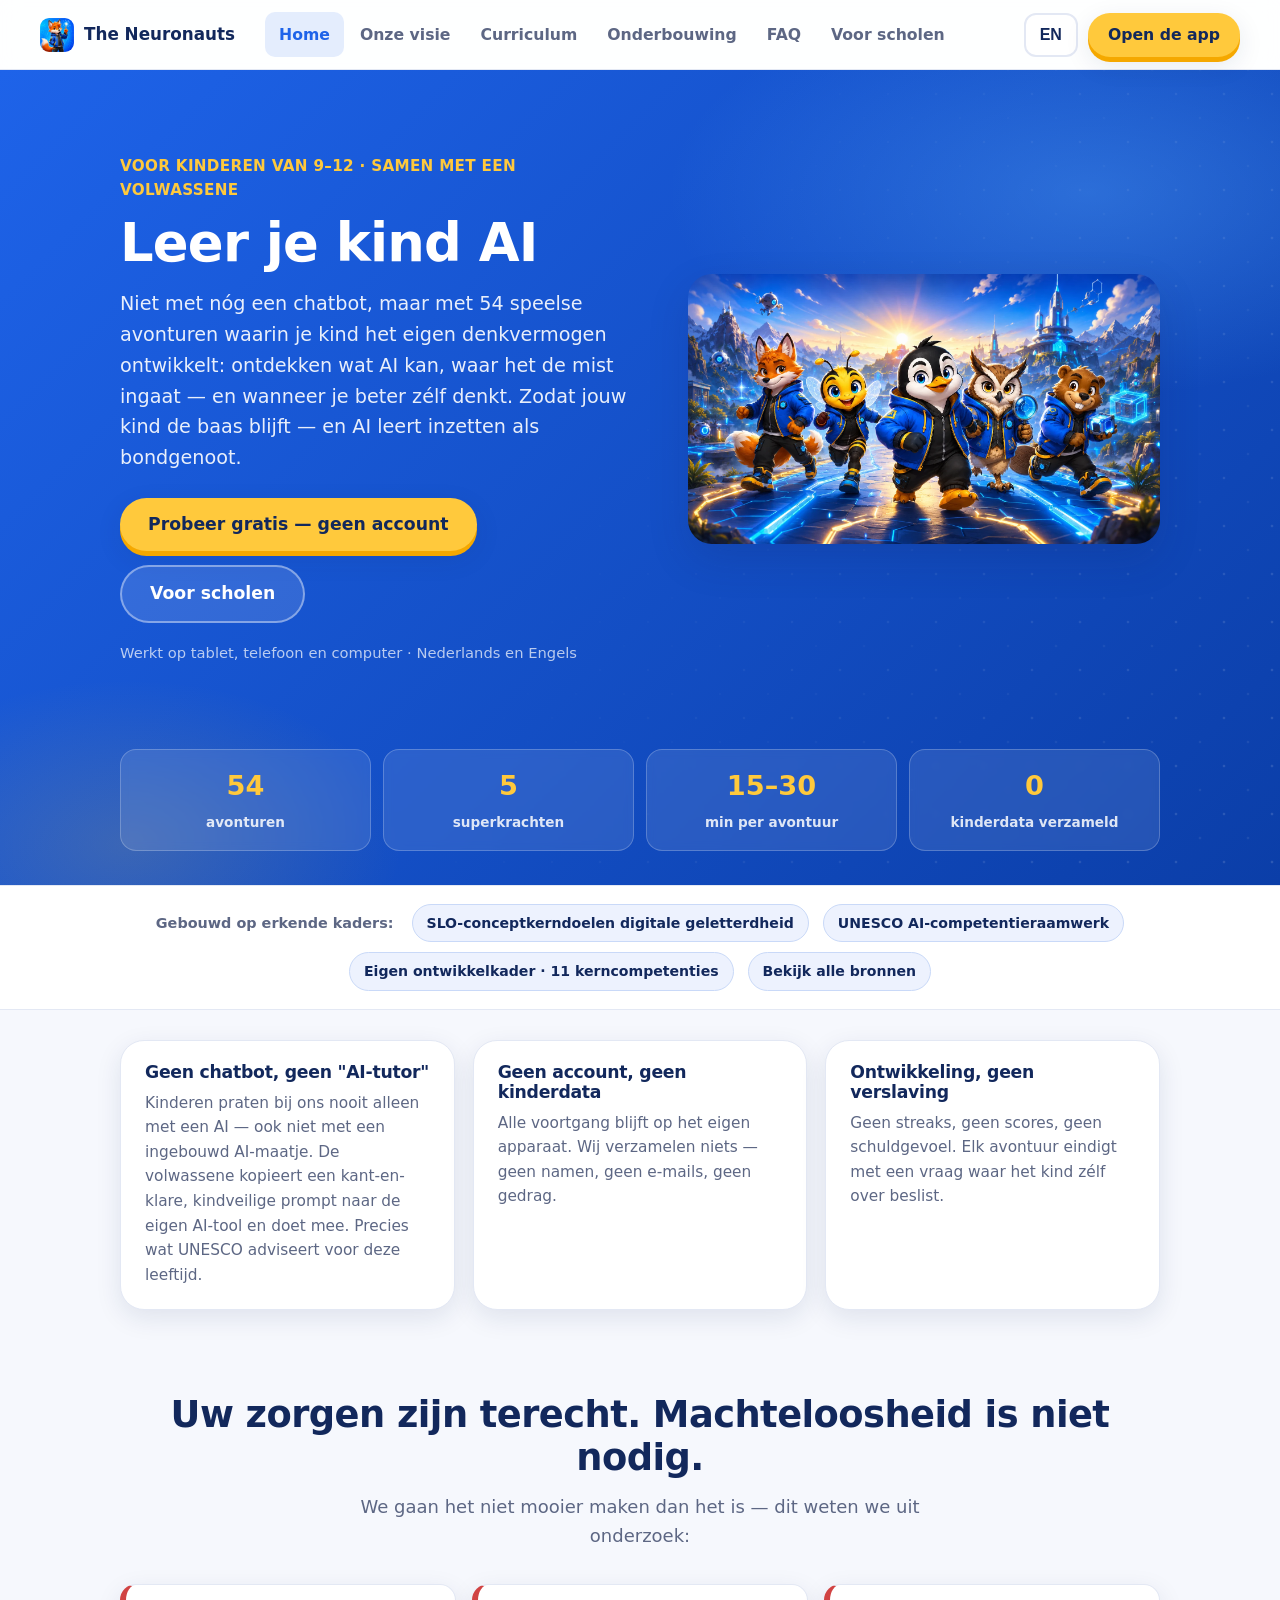
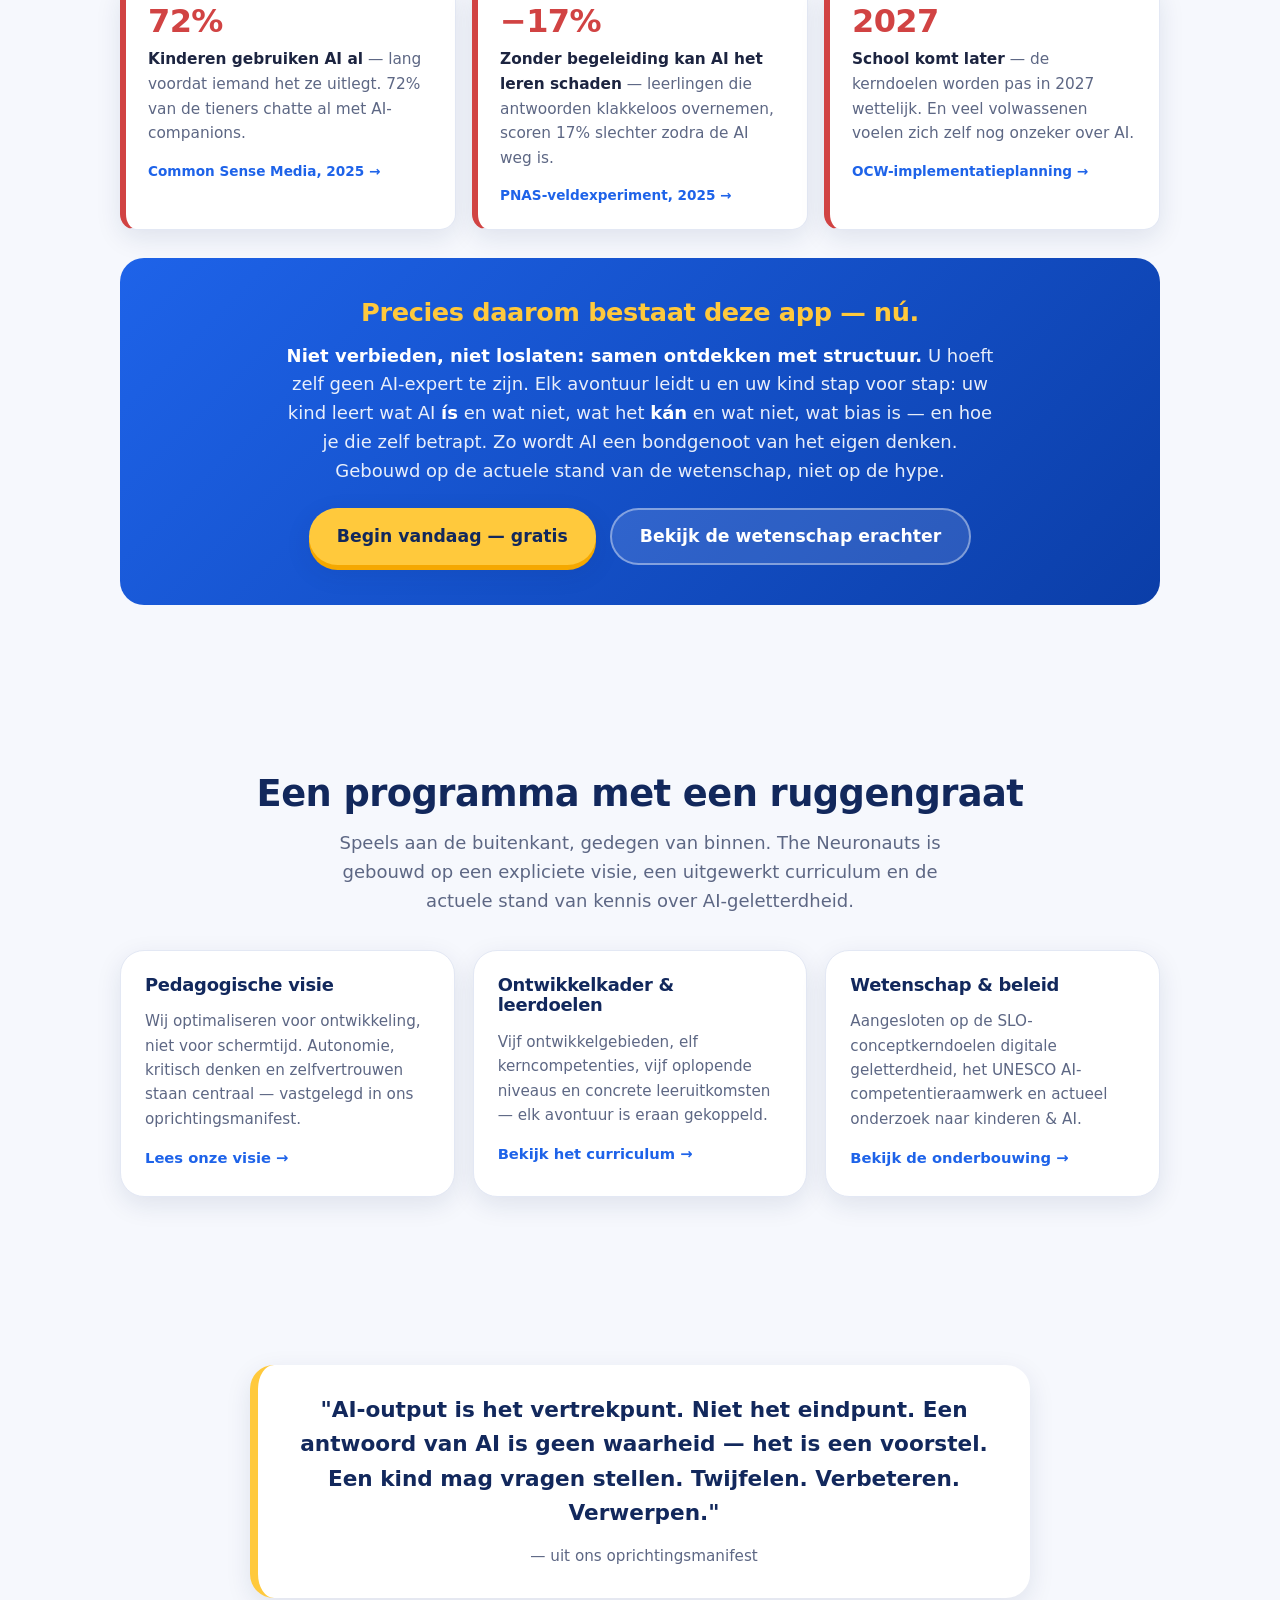
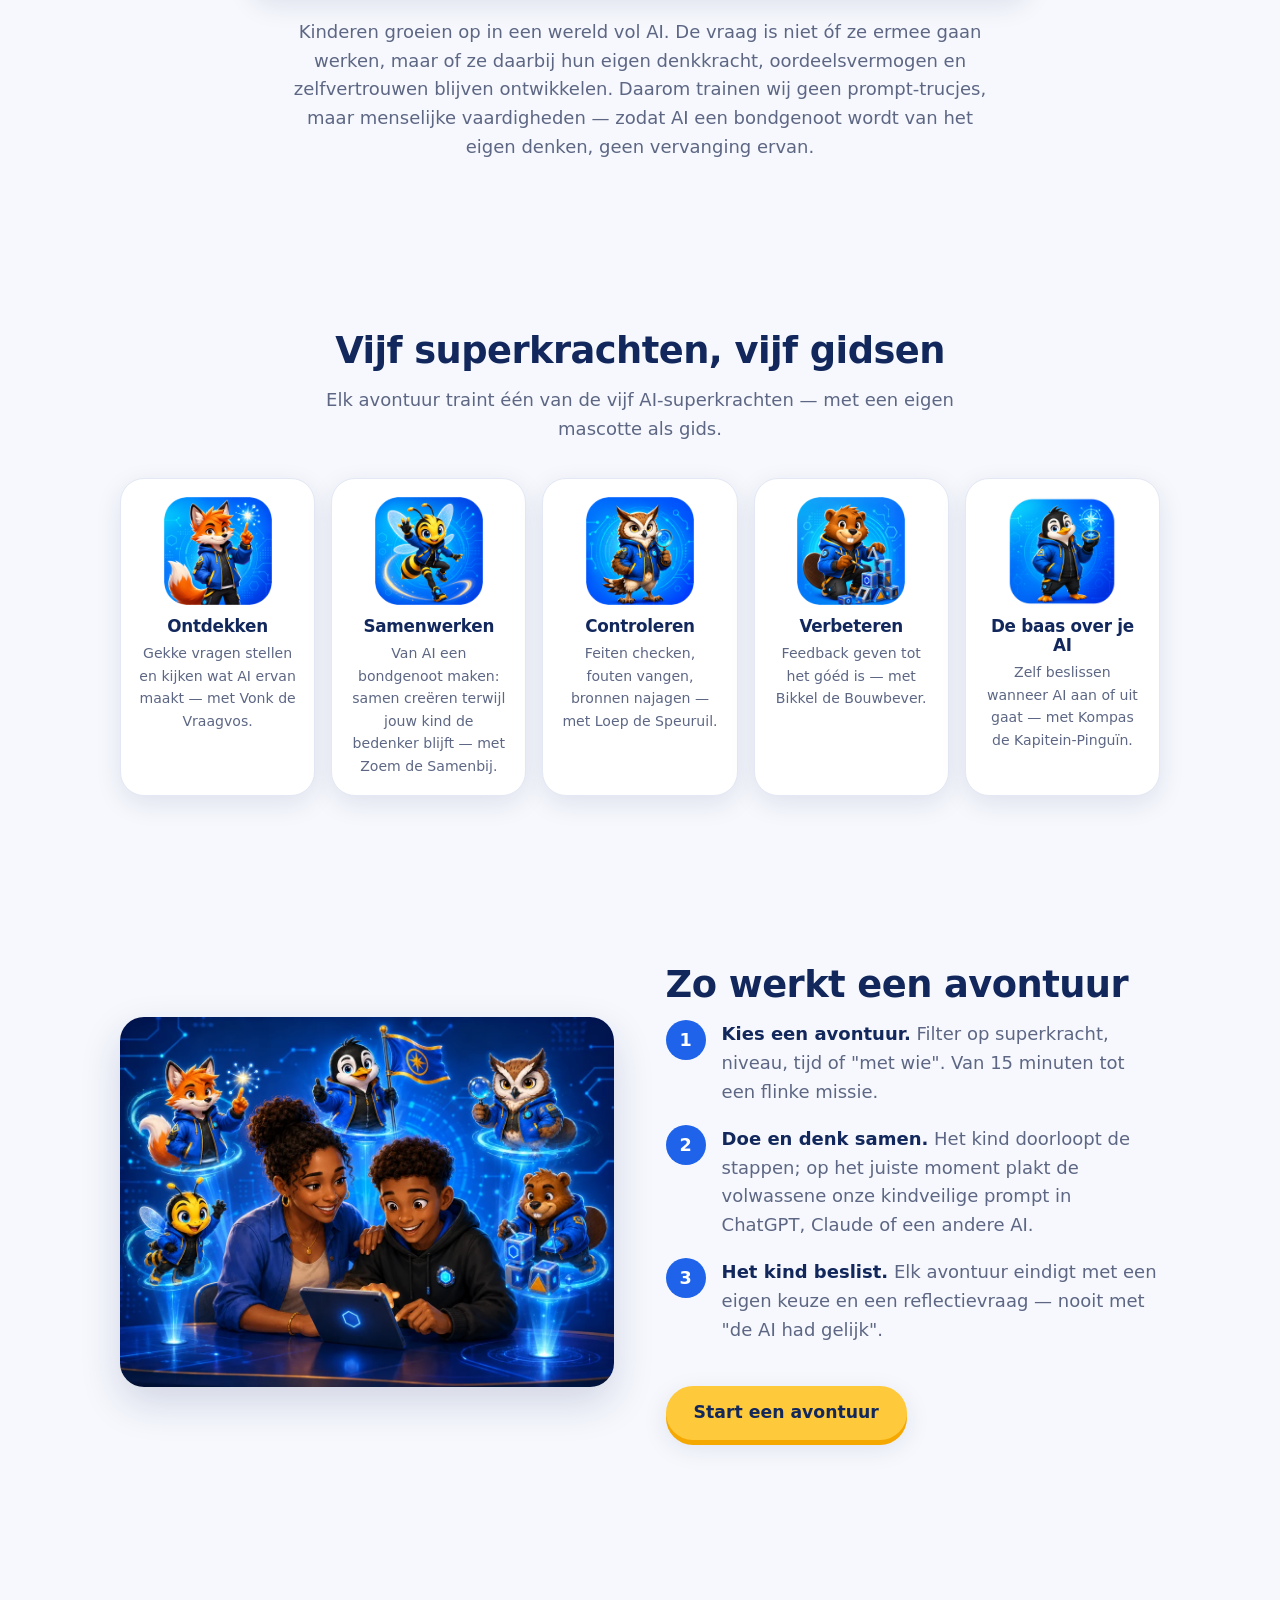
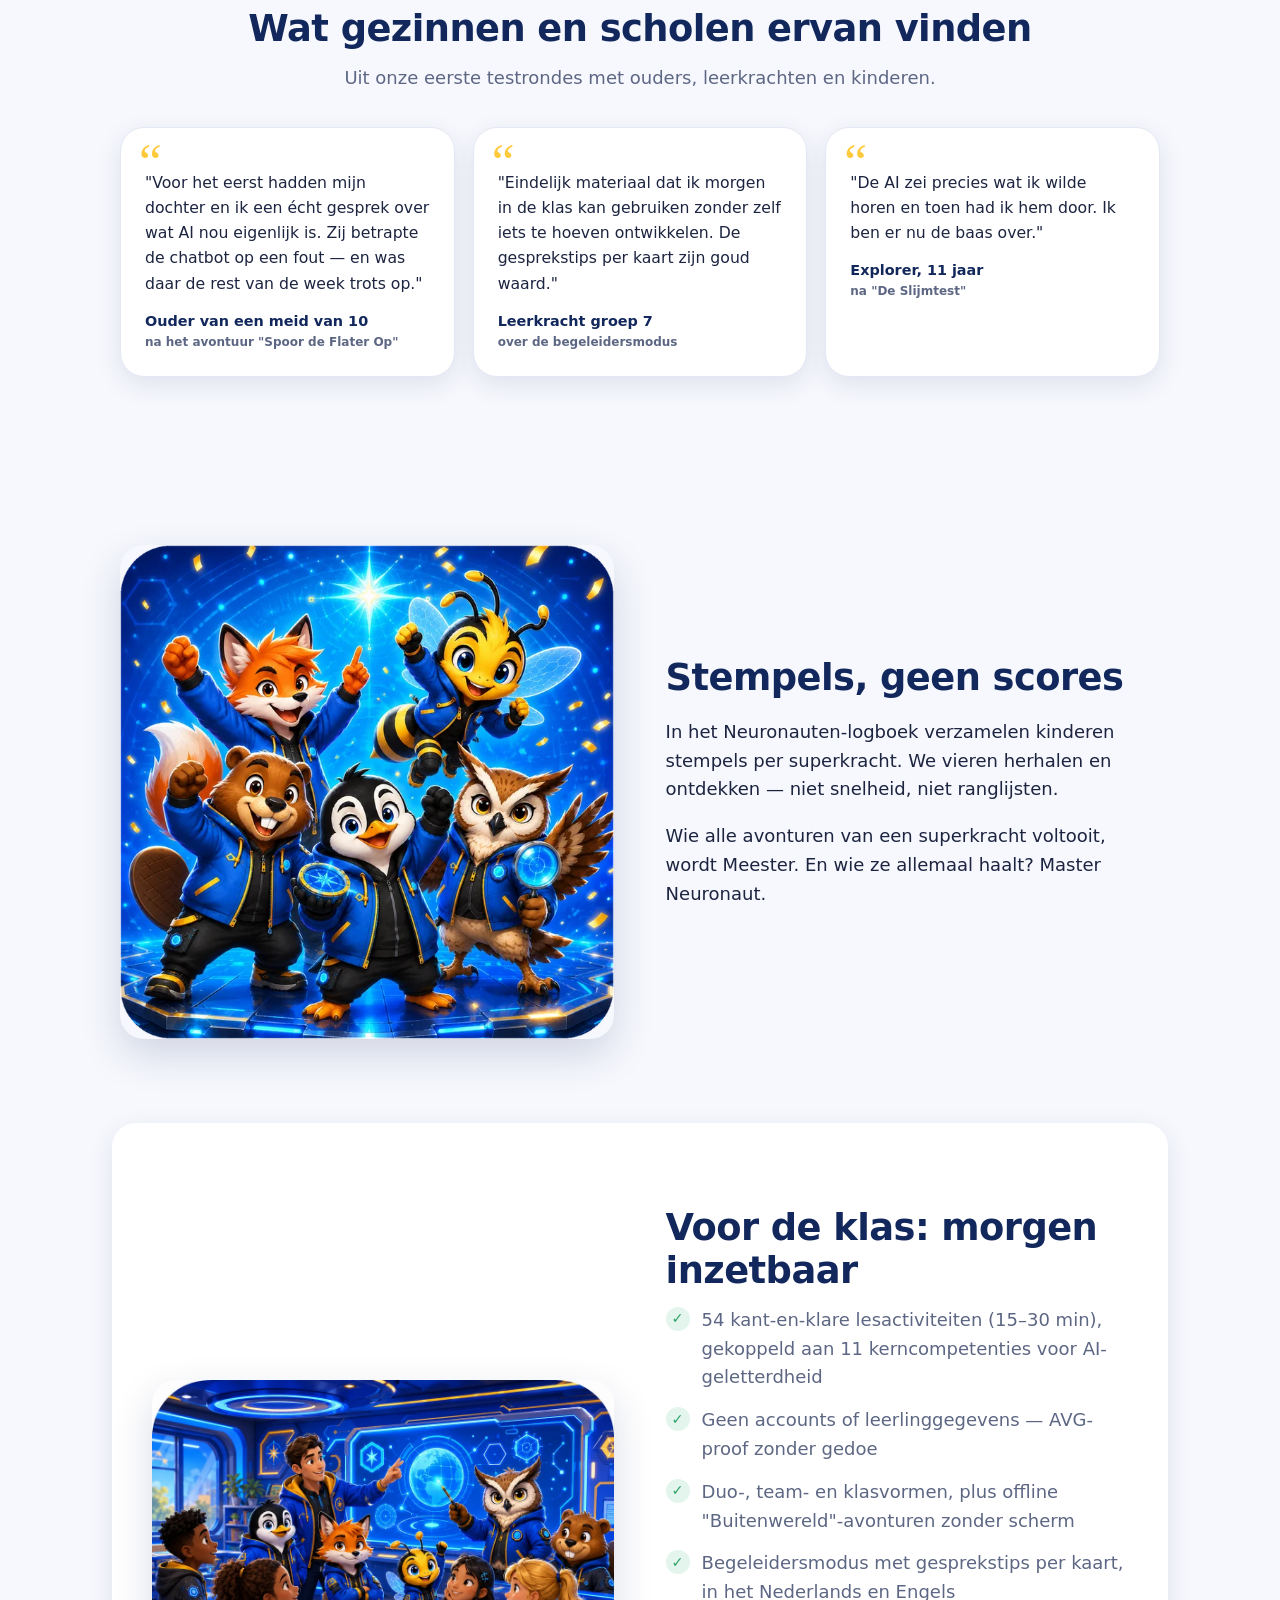
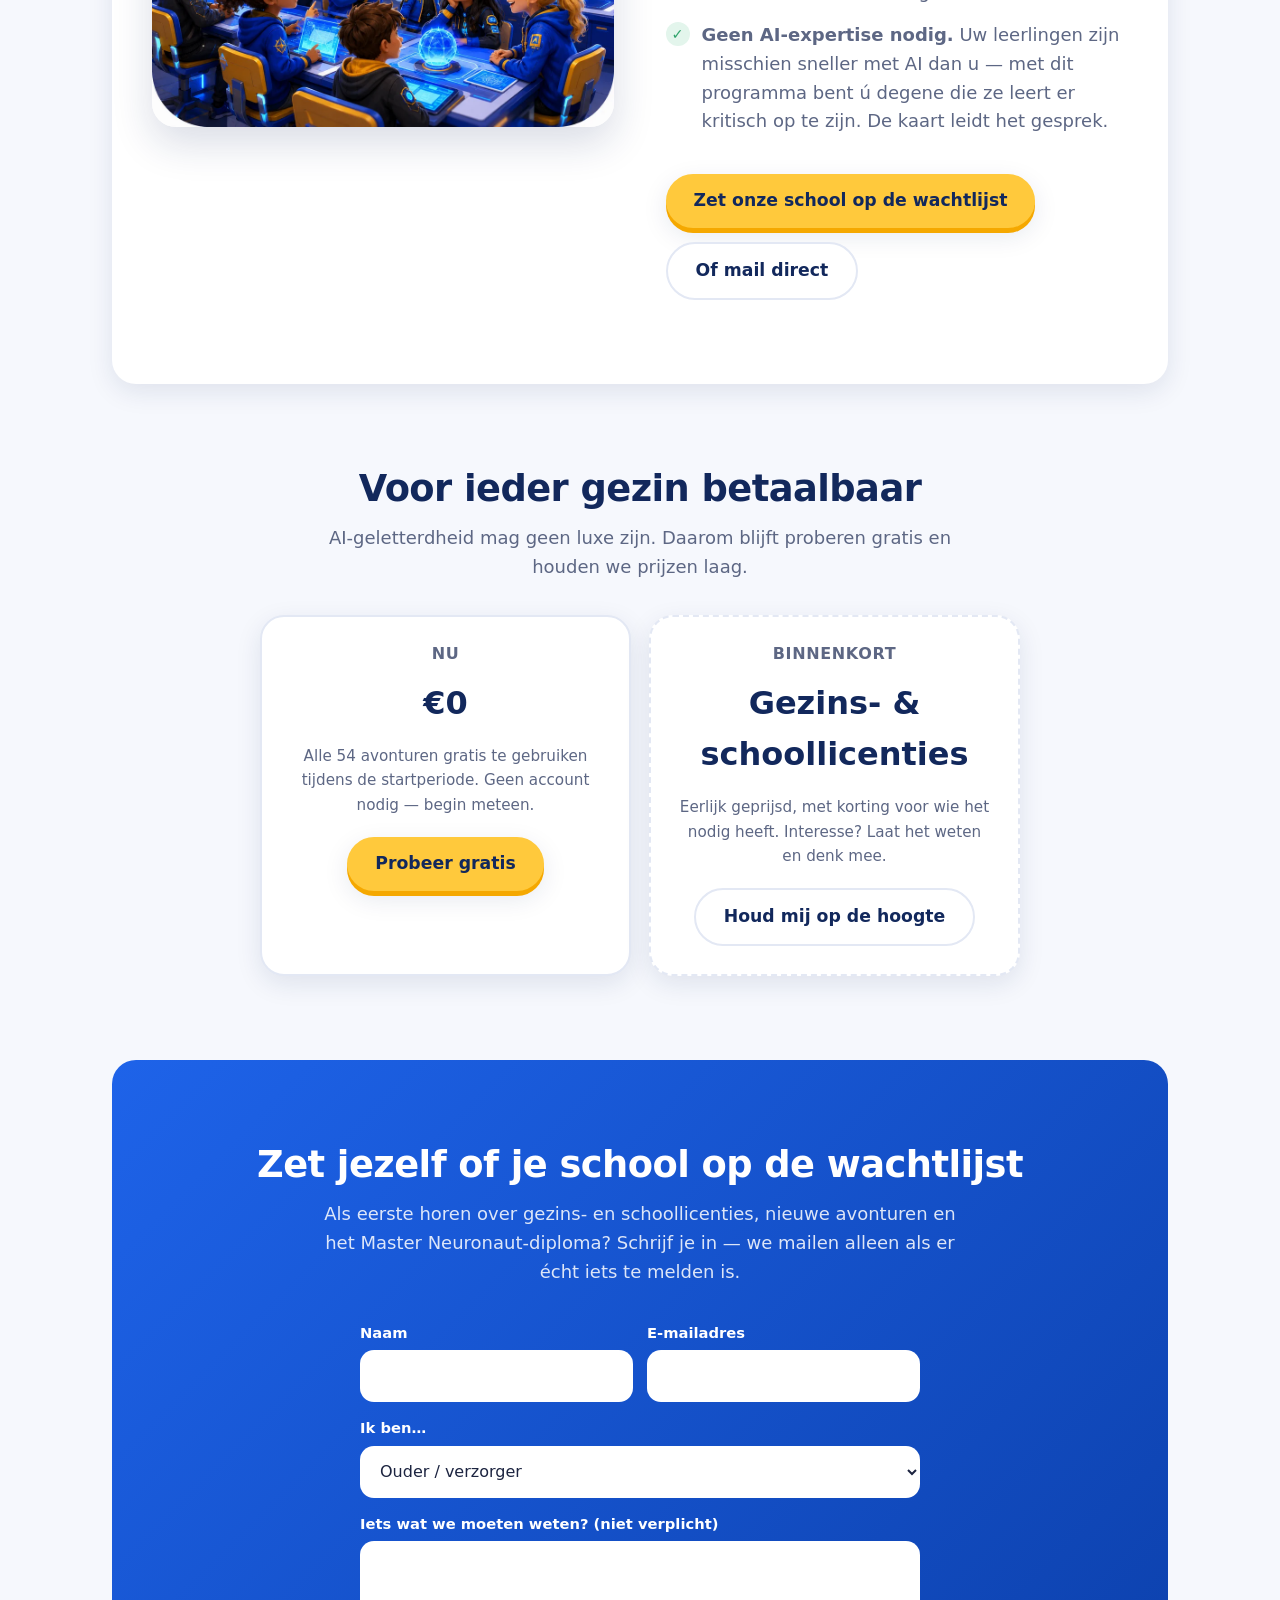
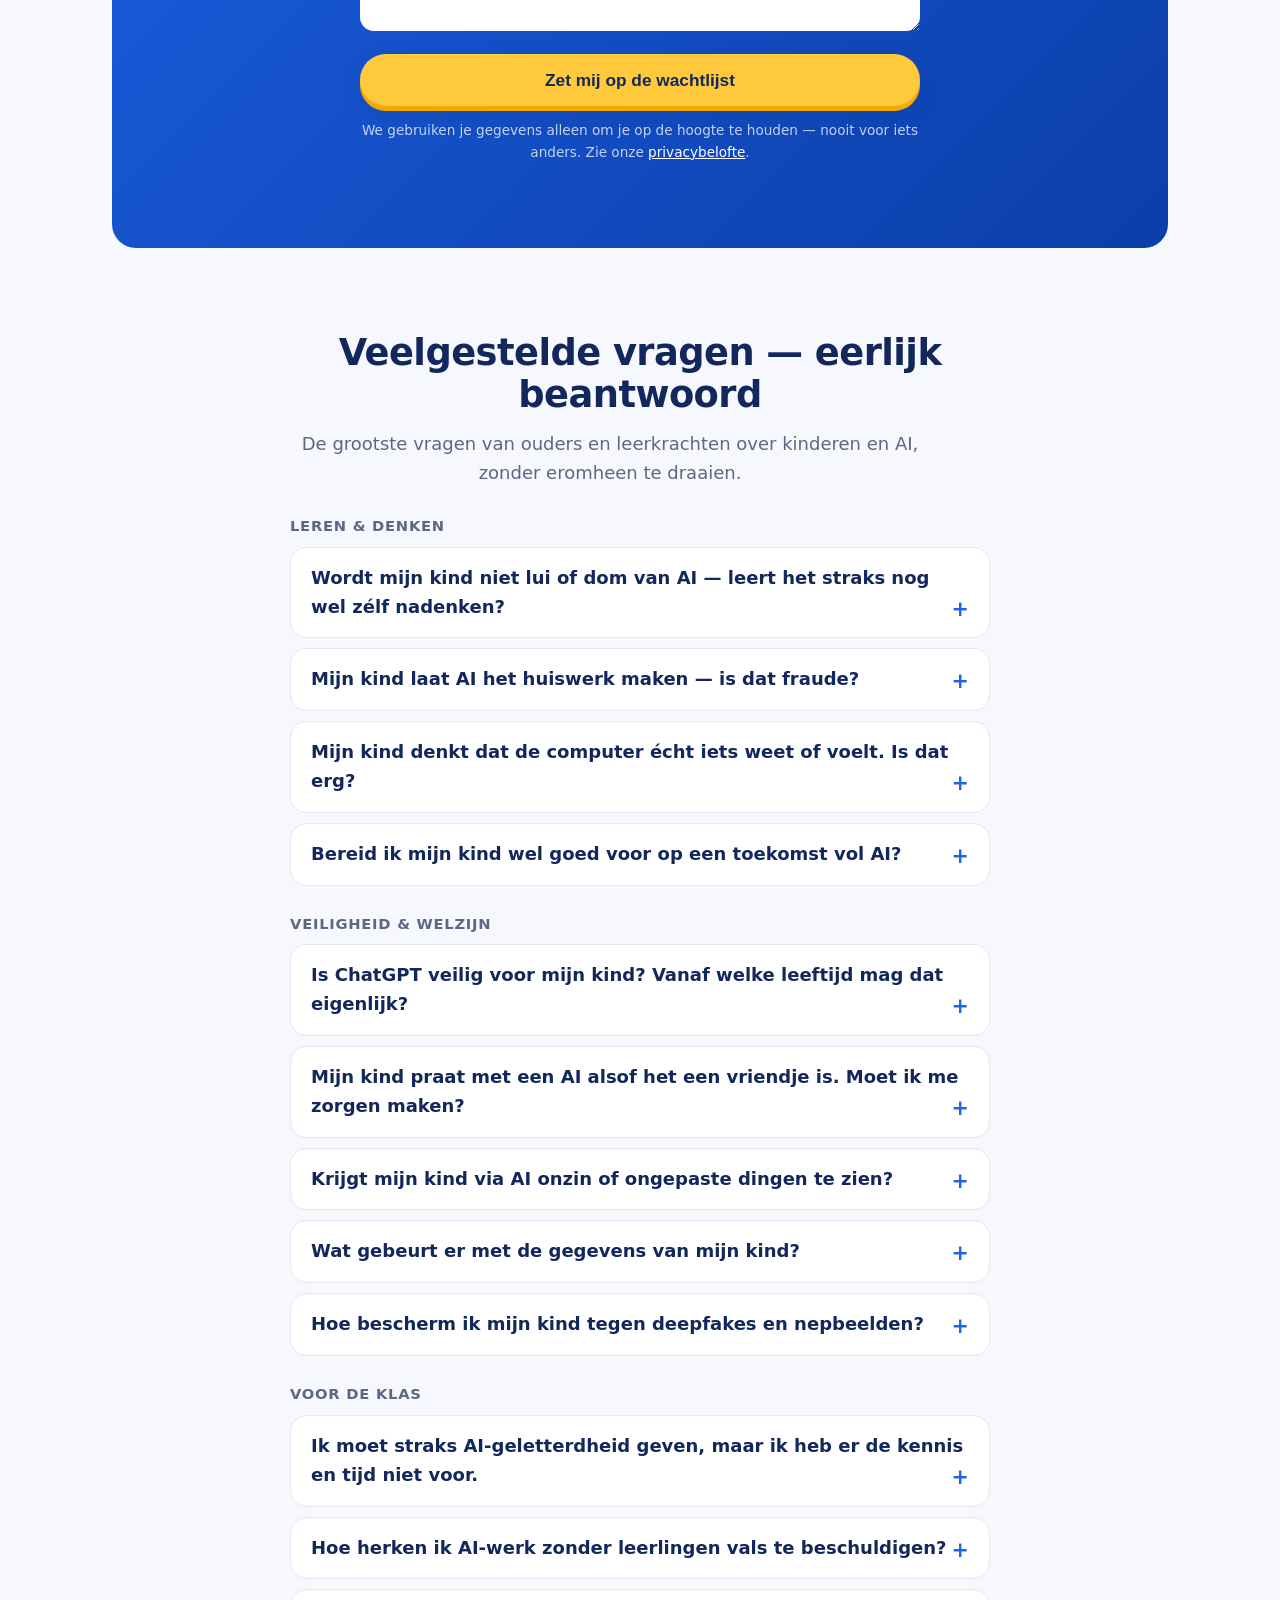
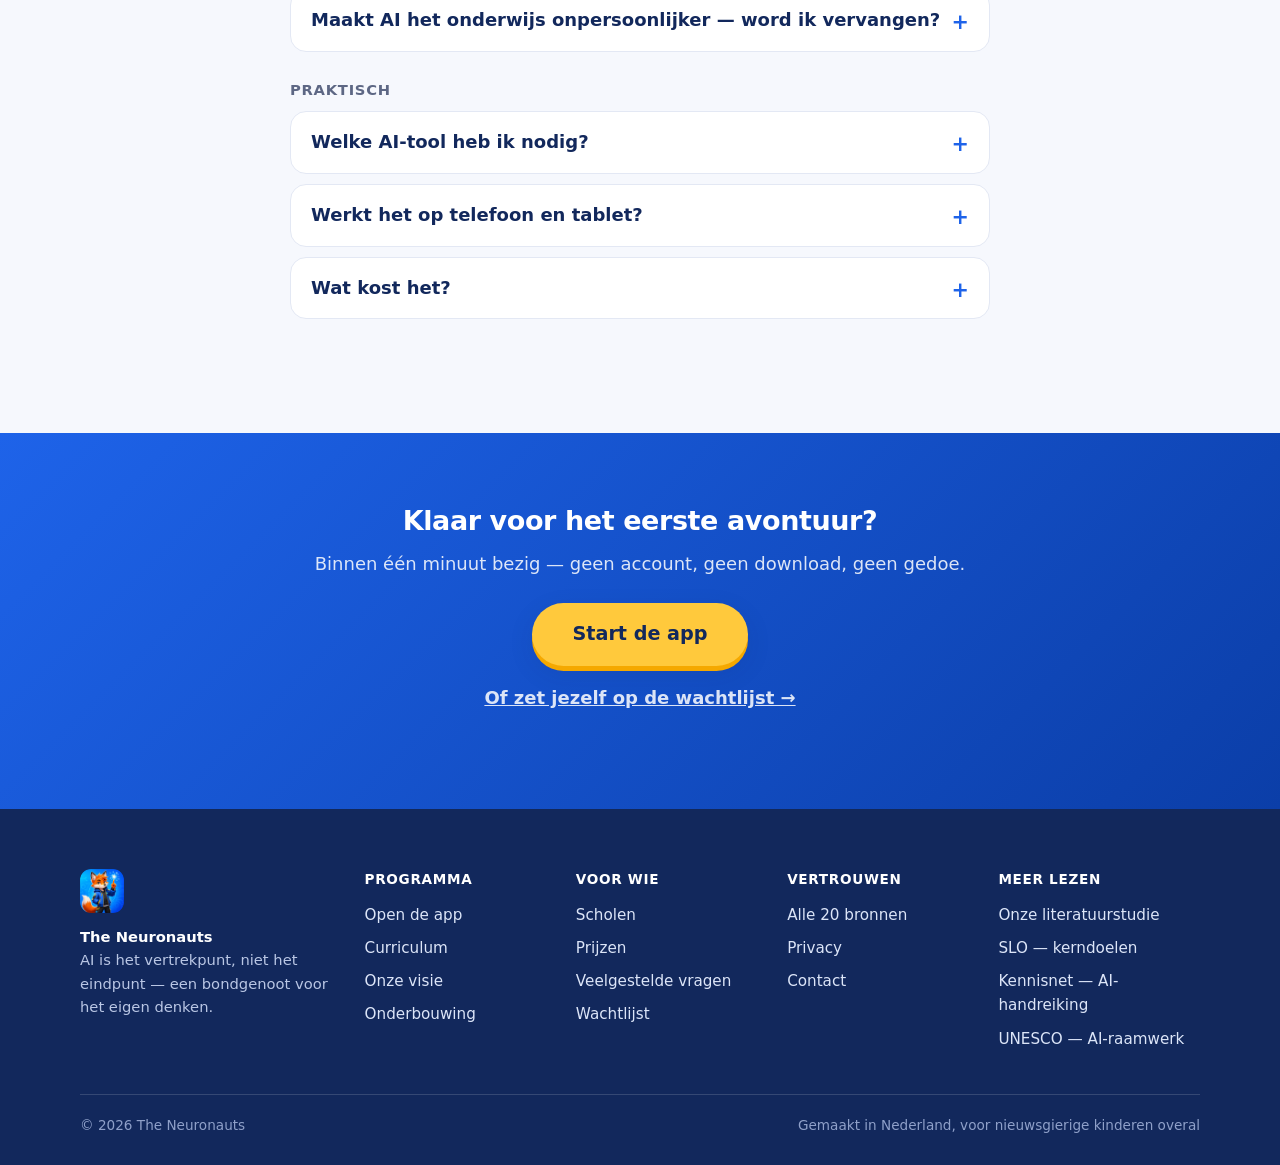
==== commit 0394f6ed: "v11: kernfeiten cijfer-geleid (onderbouwing, home, metareview)" ====
--- a/index.html
+++ b/index.html
@@ -10,7 +10,7 @@
   <meta property="og:description" content="AI-avonturen voor kinderen (9–12): het eigen denkvermogen ontwikkelen en van AI een bondgenoot maken." />
   <meta property="og:type" content="website" />
   <meta property="og:image" content="https://irisfickeryounge.github.io/ai-explorer-academy/site-hero.webp" />
-  <link rel="stylesheet" href="site.css?v=10" />
+  <link rel="stylesheet" href="site.css?v=11" />
   <link rel="icon" href="icon-192.png" />
   <link rel="apple-touch-icon" href="apple-touch-icon.png" />
 </head>
@@ -94,21 +94,24 @@
     <p class="s-block-sub" data-i18n="zSub">We gaan het niet mooier maken dan het is — dit weten we uit onderzoek:</p>
     <div class="s-zorgen-grid">
       <div class="s-zorg">
+        <p class="s-cijfer rood">72%</p>
         <p data-i18n="z1"><strong>Kinderen gebruiken AI al</strong> — lang voordat iemand het ze uitlegt. 72% van de tieners chatte al met AI-companions.</p>
         <a href="onderbouwing.html" data-i18n="zBron1">Common Sense Media, 2025 →</a>
       </div>
       <div class="s-zorg">
+        <p class="s-cijfer rood">−17%</p>
         <p data-i18n="z2"><strong>Zonder begeleiding kan AI het leren schaden</strong> — leerlingen die antwoorden klakkeloos overnemen, scoren 17% slechter zodra de AI weg is.</p>
         <a href="onderbouwing.html" data-i18n="zBron2">PNAS-veldexperiment, 2025 →</a>
       </div>
       <div class="s-zorg">
+        <p class="s-cijfer rood">2027</p>
         <p data-i18n="z3"><strong>School komt later</strong> — de kerndoelen worden pas in 2027 wettelijk. En veel volwassenen voelen zich zelf nog onzeker over AI.</p>
         <a href="onderbouwing.html" data-i18n="zBron3">OCW-implementatieplanning →</a>
       </div>
     </div>
     <div class="s-omslag">
       <h3 data-i18n="zOmslagT">Precies daarom bestaat deze app — nú.</h3>
-      <p data-i18n="zOmslag">U hoeft zelf geen AI-expert te zijn. Elk avontuur leidt u en uw kind stap voor stap: uw kind leert wat AI <strong>ís</strong> en wat niet, wat het <strong>kán</strong> en wat niet, wat bias is — en hoe je die zelf betrapt. Zo wordt AI een bondgenoot van het eigen denken. Gebouwd op de actuele stand van de wetenschap, niet op de hype.</p>
+      <p data-i18n="zOmslag"><strong>Niet verbieden, niet loslaten: samen ontdekken met structuur.</strong> U hoeft zelf geen AI-expert te zijn. Elk avontuur leidt u en uw kind stap voor stap: uw kind leert wat AI <strong>ís</strong> en wat niet, wat het <strong>kán</strong> en wat niet, wat bias is — en hoe je die zelf betrapt. Zo wordt AI een bondgenoot van het eigen denken. Gebouwd op de actuele stand van de wetenschap, niet op de hype.</p>
       <div class="s-hero-actions" style="justify-content:center;">
         <a class="s-cta" href="app.html" data-i18n="zCta1">Begin vandaag — gratis</a>
         <a class="s-cta ghost" href="onderbouwing.html" data-i18n="zCta2">Bekijk de wetenschap erachter</a>
@@ -376,6 +379,7 @@
   </div>
 </footer>
 
-<script src="site.js?v=10"></script>
+<script src="site.js?v=11"></script>
 </body>
 </html>
+
--- a/site.css
+++ b/site.css
@@ -468,3 +468,11 @@
   margin: 30px 0 12px; font-size: .92rem; color: var(--ink-soft);
   text-transform: uppercase; letter-spacing: .05em; font-weight: 800; text-align: left;
 }
+
+/* ---------- Grote kerncijfers ---------- */
+.s-cijfer {
+  font-size: 2.4rem; font-weight: 900; color: var(--blue);
+  margin: 0 0 6px; line-height: 1; letter-spacing: -0.02em;
+}
+.s-cijfer.rood { color: #D14343; font-size: 2rem; }
+
